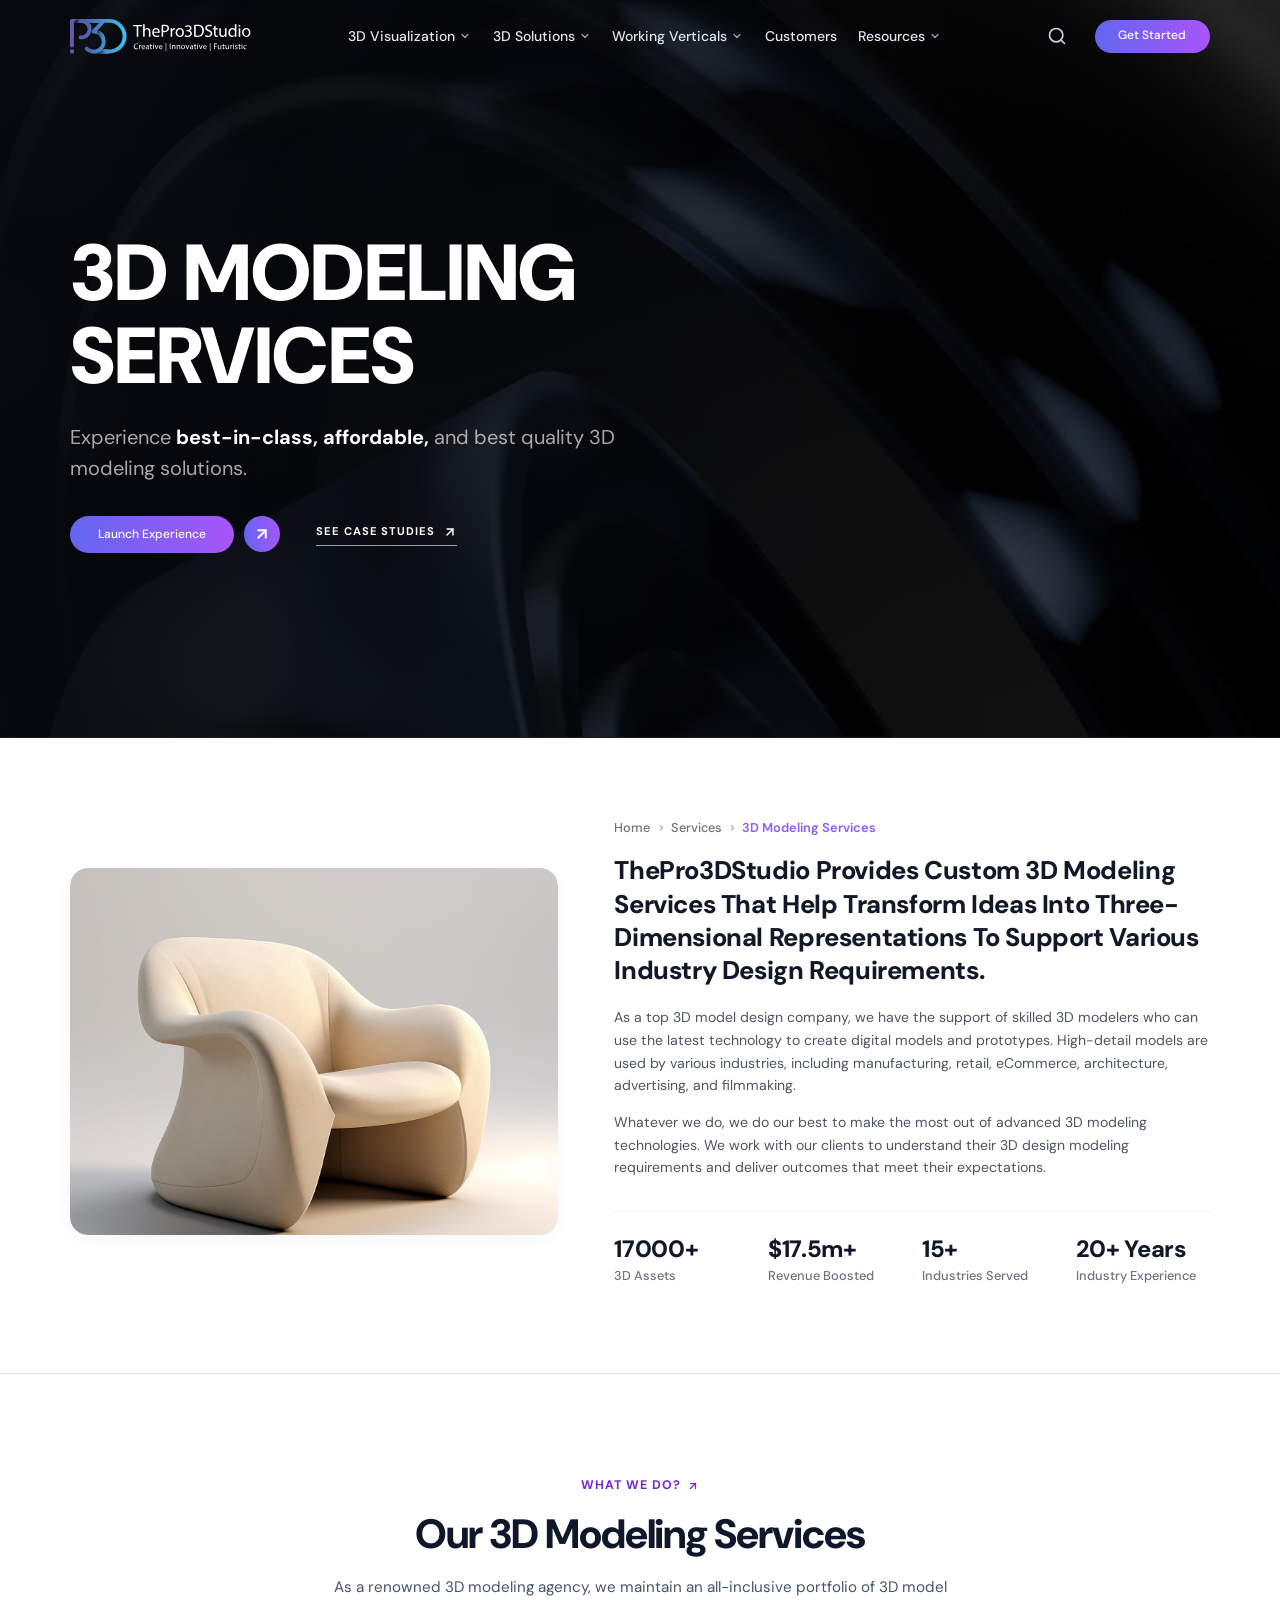
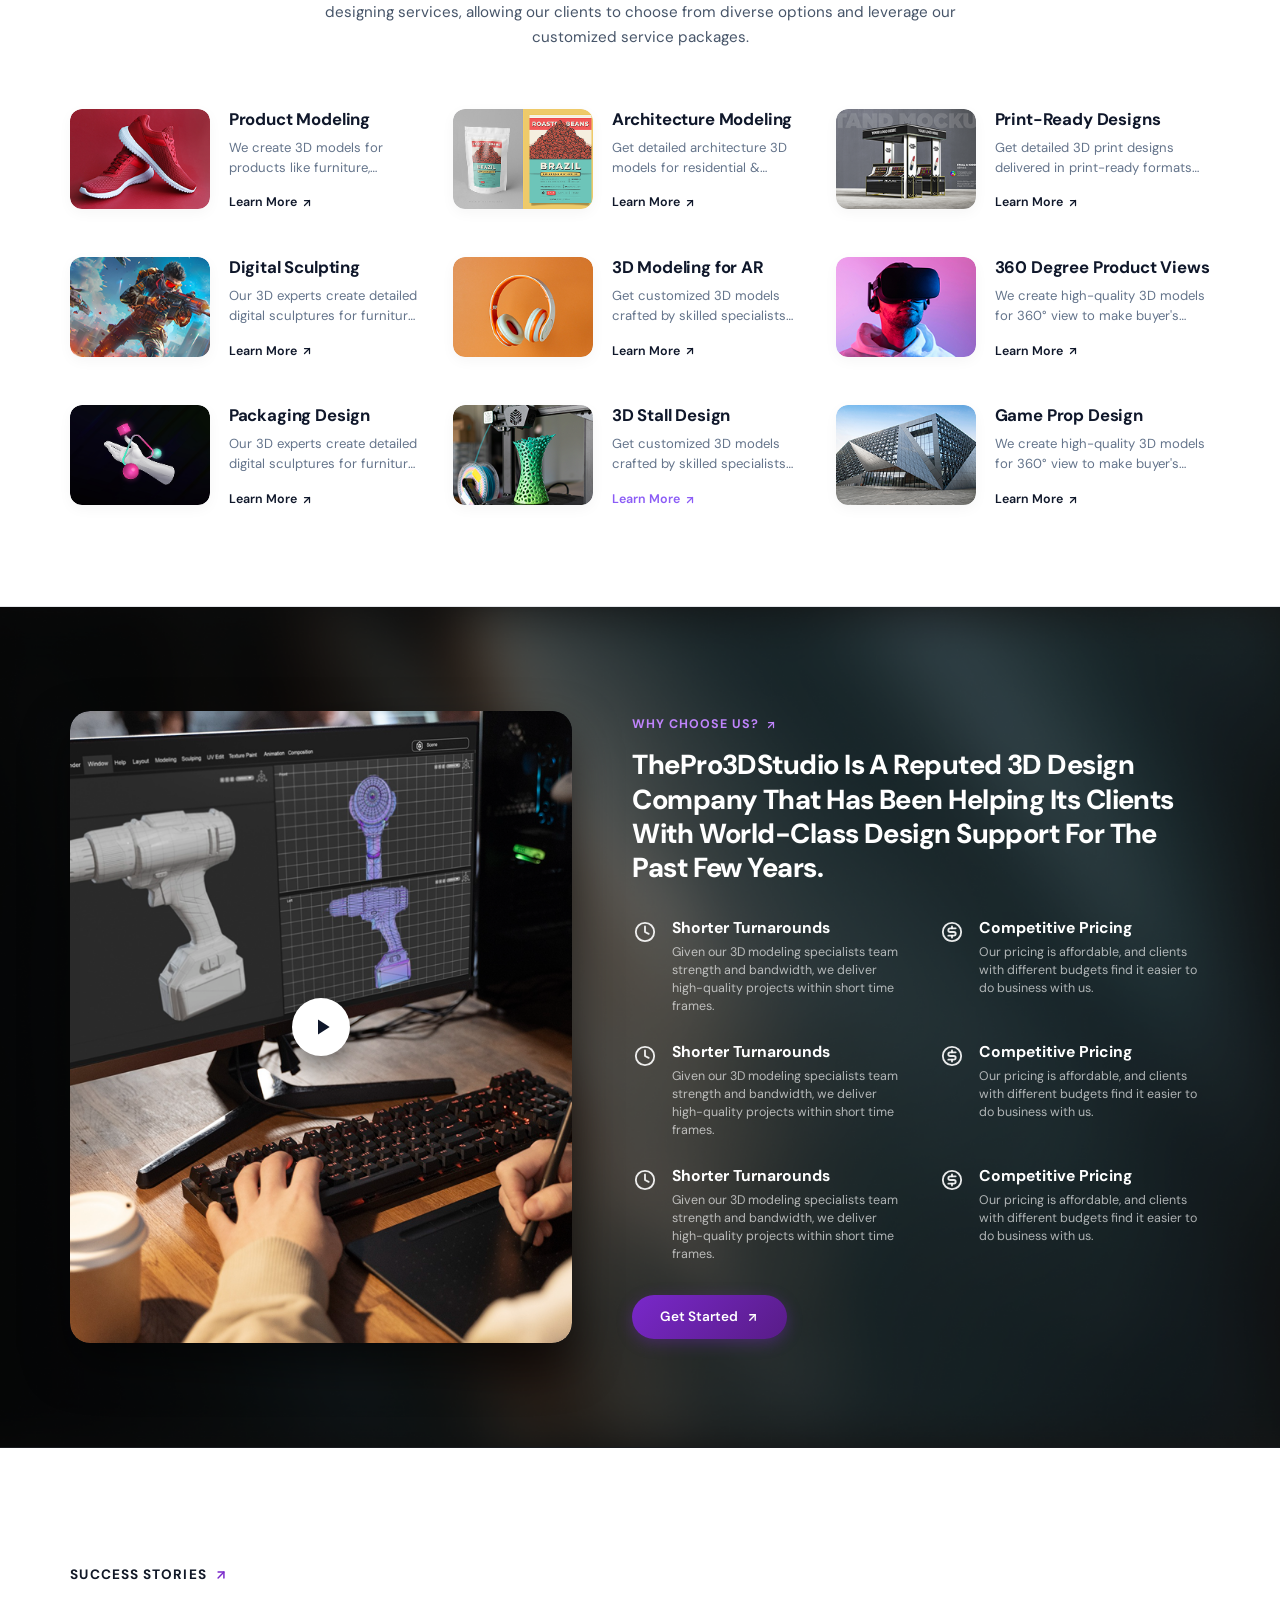
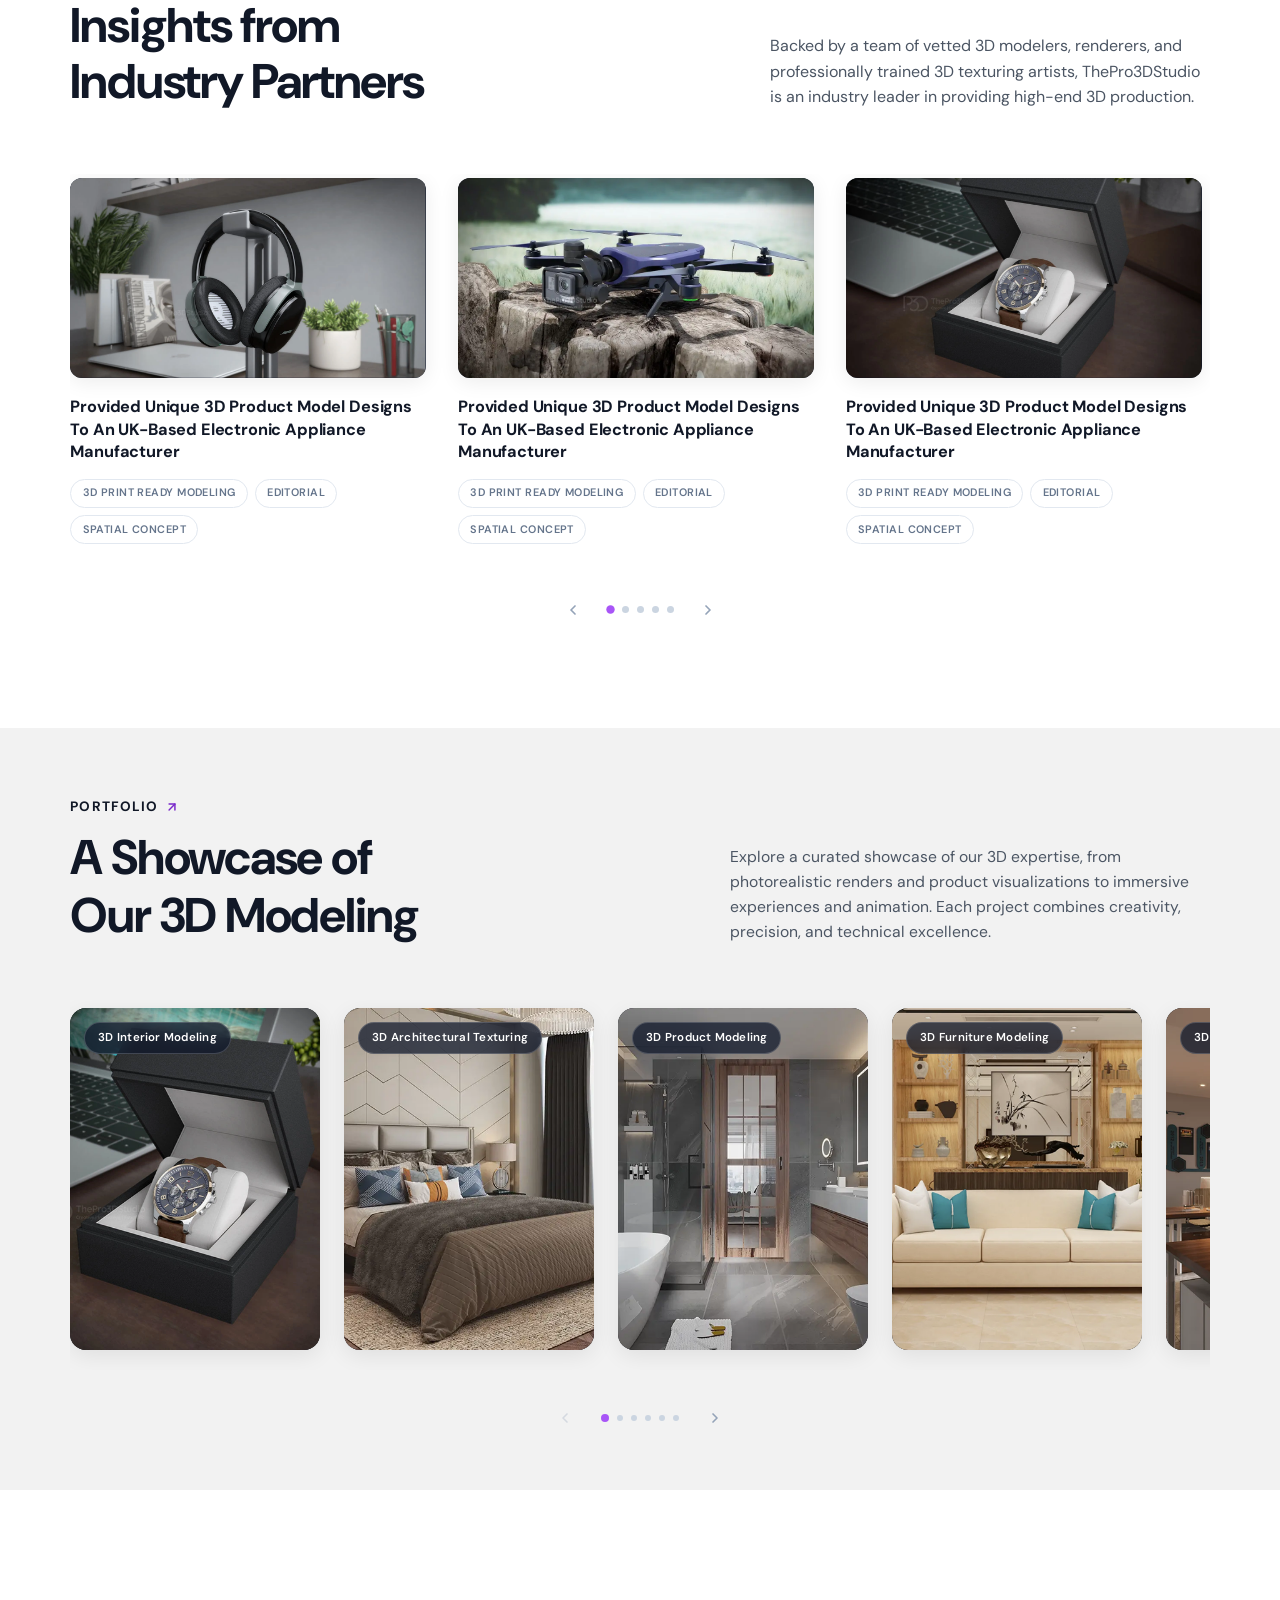
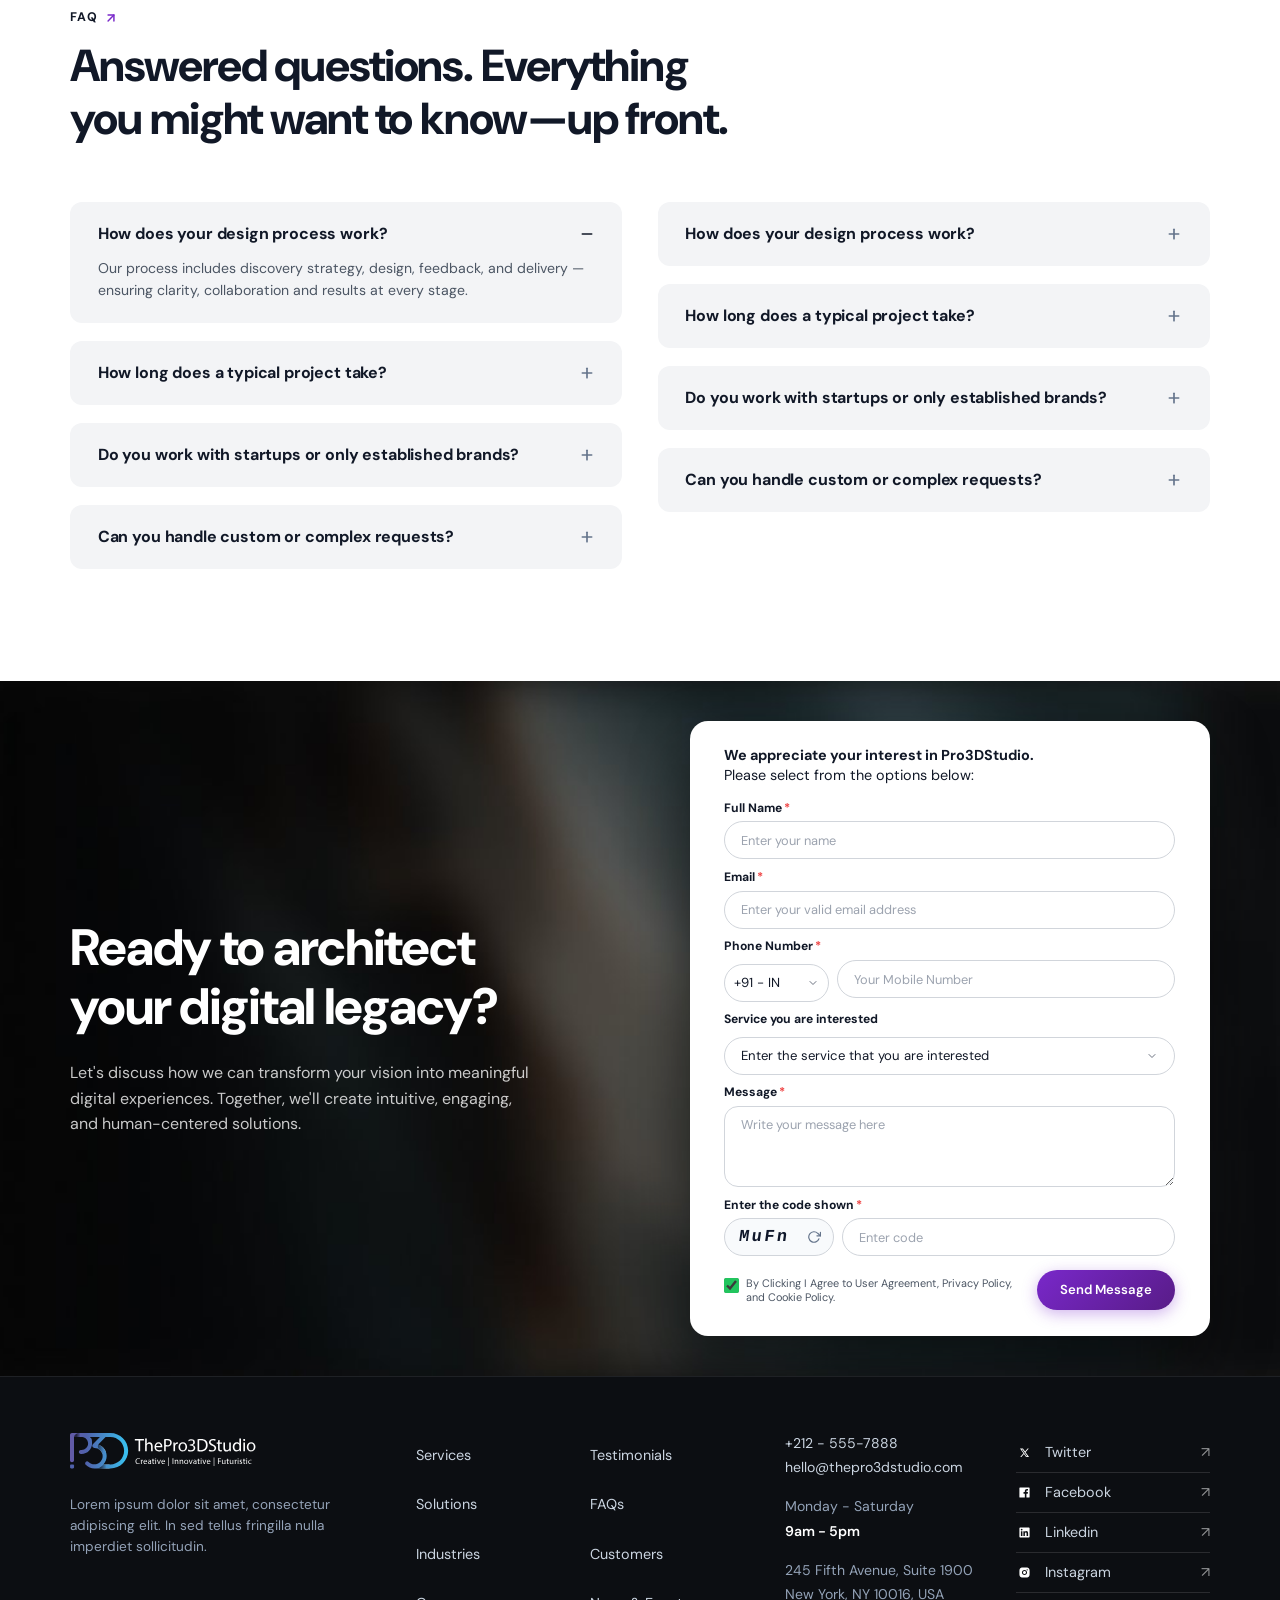
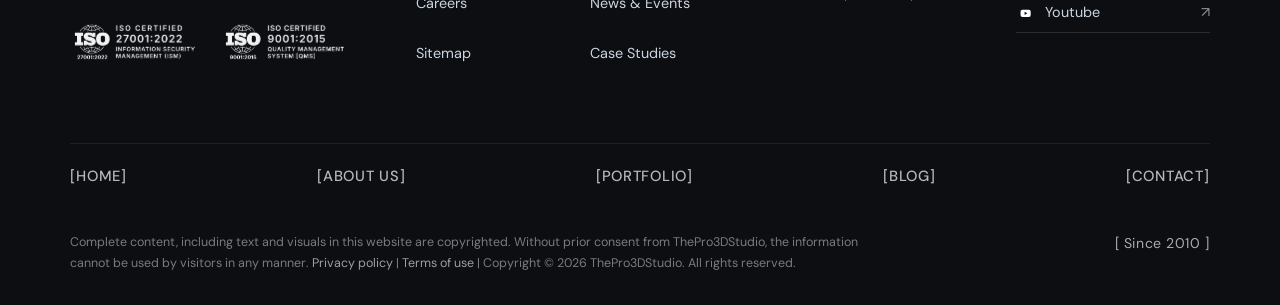
==== 360-degree-viewer.html @ 9d11b6bd "feat: In the all these page side modify the resp and also UI side optimization" ====
<!DOCTYPE html>
<html lang="en">
<head>
  <meta charset="UTF-8">
  <meta name="viewport" content="width=device-width, initial-scale=1.0">
  <title>360-Degree 3D Product Viewer Services | Interactive WebGL & AR | ThePro3DStudio</title>
  <meta name="description" content="Engage shoppers with photorealistic, ultra-fast 360-degree 3D product viewer solutions. Zero app install, WebGL/WebGPU powered, instant AR quick-look, and seamless eCommerce integration.">
  <meta name="keywords" content="360 product viewer, 3D product viewer, interactive 360 spin, WebGL 3D viewer, eCommerce 3D viewer, augmented reality viewer, Shopify 3D">
  <link rel="canonical" href="https://professional3dservices.com/3d-solutions/360-degree-viewer.html">

  <!-- Open Graph -->
  <meta property="og:type" content="website">
  <meta property="og:title" content="360-Degree 3D Product Viewer Services | ThePro3DStudio">
  <meta property="og:description" content="Turn casual online visitors into confident buyers with interactive 360-degree product spins, deep zoom, and native AR.">
  <meta property="og:image" content="assets/images/services/Service Land.png">
  <meta property="og:url" content="https://professional3dservices.com/3d-solutions/360-degree-viewer.html">

  <!-- Twitter Card -->
  <meta name="twitter:card" content="summary_large_image">
  <meta name="twitter:title" content="Interactive 360-Degree 3D Product Viewer Services | ThePro3DStudio">
  <meta name="twitter:description" content="Boost conversions up to 40% and cut return rates with photorealistic 360° product spins.">
  <meta name="twitter:image" content="assets/images/services/Service Land.png">

  <!-- Favicon -->
  <link rel="icon" type="image/svg+xml" href="assets/images/hero/logo.svg">

  <!-- Preconnect to Google Fonts -->
  <link rel="preconnect" href="https://fonts.googleapis.com">
  <link rel="preconnect" href="https://fonts.gstatic.com" crossorigin>

  <!-- Stylesheets -->
  <link rel="stylesheet" href="assets/css/reset.css">
  <link rel="stylesheet" href="assets/css/variables.css">
  <link rel="stylesheet" href="assets/css/components.css">
  <link rel="stylesheet" href="assets/css/layout.css">
  <link rel="stylesheet" href="assets/css/sections.css">
  <link rel="stylesheet" href="assets/css/responsive.css">

  <!-- JSON-LD Structured Data: Service & Breadcrumbs -->
  <script type="application/ld+json">
  {
    "@context": "https://schema.org",
    "@type": "Service",
    "name": "Interactive 360-Degree 3D Product Viewer Services",
    "serviceType": "3D Interactive eCommerce Solutions",
    "provider": {
      "@type": "Organization",
      "name": "ThePro3DStudio",
      "url": "https://professional3dservices.com",
      "logo": "https://professional3dservices.com/assets/images/hero/logo.svg"
    },
    "description": "High-performance browser-based 360-degree 3D product viewers with interactive zoom, multi-axis rotation, material customization, and AR support.",
    "areaServed": "Global"
  }
  </script>
  <script type="application/ld+json">
  {
    "@context": "https://schema.org",
    "@type": "BreadcrumbList",
    "itemListElement": [
      {
        "@type": "ListItem",
        "position": 1,
        "name": "Home",
        "item": "https://professional3dservices.com/product-services.html"
      },
      {
        "@type": "ListItem",
        "position": 2,
        "name": "3D Solutions",
        "item": "https://professional3dservices.com/product-services.html#services"
      },
      {
        "@type": "ListItem",
        "position": 3,
        "name": "360-Degree Viewer",
        "item": "https://professional3dservices.com/360-degree-viewer.html"
      }
    ]
  }
  </script>
</head>
<body>

  <!-- ==========================================================================
       Site Header & Responsive Navigation
       ========================================================================== -->
  <header class="site-header" id="siteHeader">
    <div class="container header-inner">
      <!-- Brand Logo -->
      <a href="product-services.html" class="brand-logo" aria-label="ThePro3DStudio Home">
        <img src="assets/images/hero/logo.svg" alt="ThePro3DStudio - Creative | Innovative | Futuristic" class="brand-logo-img logo-light" width="220" height="42">
        <img src="assets/images/hero/logo-dark.svg" alt="ThePro3DStudio - Creative | Innovative | Futuristic" class="brand-logo-img logo-dark" width="220" height="42">
      </a>

      <!-- Desktop Navigation Menu -->
      <nav class="nav-menu" aria-label="Main Navigation">
        <div class="nav-item has-dropdown" data-dropdown="vis">
          <a href="product-services.html#services" class="nav-link" aria-expanded="false" aria-haspopup="true">
            <span>3D Visualization</span>
            <svg class="chevron" viewBox="0 0 24 24" fill="none" stroke-width="2.5" stroke-linecap="round"><polyline points="6 9 12 15 18 9"></polyline></svg>
          </a>
        </div>
        <div class="nav-item has-dropdown" data-dropdown="sol">
          <a href="product-services.html#services" class="nav-link" aria-expanded="false" aria-haspopup="true">
            <span>3D Solutions</span>
            <svg class="chevron" viewBox="0 0 24 24" fill="none" stroke-width="2.5" stroke-linecap="round"><polyline points="6 9 12 15 18 9"></polyline></svg>
          </a>
        </div>
        <div class="nav-item has-dropdown" data-dropdown="vert">
          <a href="product-services.html#industries" class="nav-link" aria-expanded="false" aria-haspopup="true">
            <span>Working Verticals</span>
            <svg class="chevron" viewBox="0 0 24 24" fill="none" stroke-width="2.5" stroke-linecap="round"><polyline points="6 9 12 15 18 9"></polyline></svg>
          </a>
        </div>
        <div class="nav-item">
          <a href="product-services.html#why-us" class="nav-link">
            <span>Customers</span>
          </a>
        </div>
        <div class="nav-item has-dropdown" data-dropdown="res">
          <a href="product-services.html#blog" class="nav-link" aria-expanded="false" aria-haspopup="true">
            <span>Resources</span>
            <svg class="chevron" viewBox="0 0 24 24" fill="none" stroke-width="2.5" stroke-linecap="round"><polyline points="6 9 12 15 18 9"></polyline></svg>
          </a>
        </div>
      </nav>

      <!-- Header Actions -->
      <div class="header-actions">
        <!-- Search Button -->
        <button class="btn-search" aria-label="Search site">
          <svg width="20" height="20" viewBox="0 0 24 24" fill="none" stroke="currentColor" stroke-width="2" stroke-linecap="round" stroke-linejoin="round">
            <circle cx="11" cy="11" r="8"></circle>
            <line x1="21" y1="21" x2="16.65" y2="16.65"></line>
          </svg>
        </button>

        <!-- Get Started Button -->
        <a href="#contact" class="btn-get-started">Get Started</a>

        <!-- Mobile Hamburger Button -->
        <button class="hamburger" id="hamburgerBtn" aria-label="Toggle navigation menu" aria-expanded="false" aria-controls="mobileNav">
          <svg class="hamburger-icon open-icon" width="28" height="28" viewBox="0 0 24 24" fill="none" stroke="currentColor" stroke-width="2.5" stroke-linecap="round">
            <line x1="3" y1="6" x2="21" y2="6"></line>
            <line x1="3" y1="12" x2="21" y2="12"></line>
            <line x1="3" y1="18" x2="21" y2="18"></line>
          </svg>
          <svg class="hamburger-icon close-icon" width="28" height="28" viewBox="0 0 24 24" fill="none" stroke="currentColor" stroke-width="2.5" stroke-linecap="round" style="display:none;">
            <line x1="18" y1="6" x2="6" y2="18"></line>
            <line x1="6" y1="6" x2="18" y2="18"></line>
          </svg>
        </button>
      </div>
    </div>

    <!-- Mega Menu Dropdown Container -->
    <div class="mega-dropdown-wrapper" id="megaDropdownWrapper">
      <!-- Panel 1: 3D Visualization -->
      <div class="mega-panel" id="panel-vis" role="region" aria-label="3D Visualization Menu">
        <div class="container mega-panel-inner">
          <div class="mega-vis-grid">
            <!-- Col 1: 3D Modeling -->
            <div class="mega-menu-col">
              <h4 class="mega-col-heading">3D MODELING</h4>
              <p class="mega-col-desc">Custom 3D modeling services that help transform ideas into three-dimensional representations.</p>
              <ul class="mega-link-list">
                <li><a href="product-services.html#services" class="mega-link-item"><svg class="mega-icon" viewBox="0 0 24 24" fill="none" stroke="currentColor" stroke-width="2"><path d="M21 16V8a2 2 0 0 0-1-1.73l-7-4a2 2 0 0 0-2 0l-7 4A2 2 0 0 0 3 8v8a2 2 0 0 0 1 1.73l7 4a2 2 0 0 0 2 0l7-4A2 2 0 0 0 21 16z"></path><polyline points="3.27 6.96 12 12.01 20.73 6.96"></polyline><line x1="12" y1="22.08" x2="12" y2="12"></line></svg><span>Product Modeling</span></a></li>
                <li><a href="product-services.html#services" class="mega-link-item"><svg class="mega-icon" viewBox="0 0 24 24" fill="none" stroke="currentColor" stroke-width="2"><rect x="4" y="2" width="16" height="20" rx="2" ry="2"></rect><line x1="9" y1="22" x2="9" y2="2"></line><line x1="8" y1="6" x2="10" y2="6"></line><line x1="14" y1="6" x2="16" y2="6"></line><line x1="8" y1="10" x2="10" y2="10"></line><line x1="14" y1="10" x2="16" y2="10"></line><line x1="8" y1="14" x2="10" y2="14"></line><line x1="14" y1="14" x2="16" y2="14"></line></svg><span>Architectural Modeling</span></a></li>
                <li><a href="product-services.html#services" class="mega-link-item"><svg class="mega-icon" viewBox="0 0 24 24" fill="none" stroke="currentColor" stroke-width="2"><path d="M19 9V6a2 2 0 0 0-2-2H7a2 2 0 0 0-2 2v3"></path><path d="M3 11v5a2 2 0 0 0 2 2h14a2 2 0 0 0 2-2v-5a2 2 0 0 0-2-2H5a2 2 0 0 0-2 2z"></path><line x1="6" y1="18" x2="6" y2="21"></line><line x1="18" y1="18" x2="18" y2="21"></line></svg><span>Furniture Modeling</span></a></li>
                <li><a href="product-services.html#services" class="mega-link-item"><svg class="mega-icon" viewBox="0 0 24 24" fill="none" stroke="currentColor" stroke-width="2"><circle cx="12" cy="12" r="3"></circle><path d="M19.4 15a1.65 1.65 0 0 0 .33 1.82l.06.06a2 2 0 0 1 0 2.83 2 2 0 0 1-2.83 0l-.06-.06a1.65 1.65 0 0 0-1.82-.33 1.65 1.65 0 0 0-1 1.51V21a2 2 0 0 1-2 2 2 2 0 0 1-2-2v-.09A1.65 1.65 0 0 0 9 19.4a1.65 1.65 0 0 0-1.82.33l-.06.06a2 2 0 0 1-2.83 0 2 2 0 0 1 0-2.83l.06-.06a1.65 1.65 0 0 0 .33-1.82 1.65 1.65 0 0 0-1.51-1H3a2 2 0 0 1-2-2 2 2 0 0 1 2-2h.09A1.65 1.65 0 0 0 4.6 9a1.65 1.65 0 0 0-.33-1.82l-.06-.06a2 2 0 0 1 0-2.83 2 2 0 0 1 2.83 0l.06.06a1.65 1.65 0 0 0 1.82.33H9a1.65 1.65 0 0 0 1-1.51V3a2 2 0 0 1 2-2 2 2 0 0 1 2 2v.09a1.65 1.65 0 0 0 1 1.51 1.65 1.65 0 0 0 1.82-.33l.06-.06a2 2 0 0 1 2.83 0 2 2 0 0 1 0 2.83l-.06.06a1.65 1.65 0 0 0 1.82.33H9a1.65 1.65 0 0 0 1-1.51V3a2 2 0 0 1 2-2 2 2 0 0 1 2 2v.09a1.65 1.65 0 0 0 1 1.51 1.65 1.65 0 0 0 1.82-.33l.06-.06a2 2 0 0 1 2.83 0 2 2 0 0 1 0 2.83l-.06.06a1.65 1.65 0 0 0-.33 1.82V9a1.65 1.65 0 0 0 1.51 1H21a2 2 0 0 1 2 2 2 2 0 0 1-2 2h-.09a1.65 1.65 0 0 0-1.51 1z"></path></svg><span>Industrial &amp; Engineering Modeling</span></a></li>
                <li><a href="product-services.html#services" class="mega-link-item"><svg class="mega-icon" viewBox="0 0 24 24" fill="none" stroke="currentColor" stroke-width="2"><rect x="3" y="11" width="18" height="6" rx="2"></rect><path d="M5 11l2-5h10l2 5"></path><circle cx="7.5" cy="17.5" r="2.5"></circle><circle cx="16.5" cy="17.5" r="2.5"></circle></svg><span>Automotive 3D Modeling</span></a></li>
                <li><a href="product-services.html#services" class="mega-link-item"><svg class="mega-icon" viewBox="0 0 24 24" fill="none" stroke="currentColor" stroke-width="2"><path d="M12 2a3 3 0 0 0-3 3c0 1.3.8 2.4 2 2.8V9L3.5 15.5A2 2 0 0 0 5 19h14a2 2 0 0 0 1.5-3.5L13 9V7.8c1.2-.4 2-1.5 2-2.8a3 3 0 0 0-3-3z"></path></svg><span>Fashion 3D Modeling</span></a></li>
                <li><a href="product-services.html#services" class="mega-link-item"><svg class="mega-icon" viewBox="0 0 24 24" fill="none" stroke="currentColor" stroke-width="2"><polygon points="12 2 4 11 9 11 5 18 19 18 15 11 20 11 12 2"></polygon><line x1="12" y1="18" x2="12" y2="22"></line></svg><span>Environment &amp; Asset Modeling</span></a></li>
                <li><a href="product-services.html#services" class="mega-link-item"><svg class="mega-icon" viewBox="0 0 24 24" fill="none" stroke="currentColor" stroke-width="2"><rect x="2" y="7" width="20" height="11" rx="3"></rect><circle cx="8" cy="12.5" r="2"></circle><circle cx="16" cy="12.5" r="2"></circle><path d="M10.5 14a2 2 0 0 0 3 0"></path></svg><span>AR/VR &amp; Real-Time 3D Modeling</span></a></li>
                <li><a href="product-services.html#services" class="mega-link-item"><svg class="mega-icon" viewBox="0 0 24 24" fill="none" stroke="currentColor" stroke-width="2"><polyline points="6 9 6 2 18 2 18 9"></polyline><path d="M6 18H4a2 2 0 0 1-2-2v-5a2 2 0 0 1 2-2h16a2 2 0 0 1 2 2v5a2 2 0 0 1-2 2h-2"></path><rect x="6" y="14" width="12" height="8"></rect></svg><span>3D Sculpting &amp; Print-Ready Modeling</span></a></li>
                <li><a href="product-services.html#services" class="mega-link-item"><svg class="mega-icon" viewBox="0 0 24 24" fill="none" stroke="currentColor" stroke-width="2"><line x1="6" y1="12" x2="10" y2="12"></line><line x1="8" y1="10" x2="8" y2="14"></line><line x1="15" y1="13" x2="15.01" y2="13"></line><line x1="18" y1="11" x2="18.01" y2="11"></line><rect x="2" y="6" width="20" height="12" rx="6"></rect></svg><span>3D Game Assets Modeling</span></a></li>
              </ul>
            </div>

            <!-- Col 2: 3D Rendering & Texturing -->
            <div class="mega-menu-col">
              <h4 class="mega-col-heading">3D RENDERING &amp; TEXTURING</h4>
              <p class="mega-col-desc">Creating photorealistic 3D visuals and immersive renders that bring concepts and products to life.</p>
              <ul class="mega-link-list">
                <li><a href="product-services.html#services" class="mega-link-item"><svg class="mega-icon" viewBox="0 0 24 24" fill="none" stroke="currentColor" stroke-width="2"><path d="M21 16V8a2 2 0 0 0-1-1.73l-7-4a2 2 0 0 0-2 0l-7 4A2 2 0 0 0 3 8v8a2 2 0 0 0 1 1.73l7 4a2 2 0 0 0 2 0l7-4A2 2 0 0 0 21 16z"></path><polyline points="3.27 6.96 12 12.01 20.73 6.96"></polyline><line x1="12" y1="22.08" x2="12" y2="12"></line></svg><span>Product Rendering</span></a></li>
                <li><a href="product-services.html#services" class="mega-link-item"><svg class="mega-icon" viewBox="0 0 24 24" fill="none" stroke="currentColor" stroke-width="2"><rect x="4" y="2" width="16" height="20" rx="2" ry="2"></rect><line x1="9" y1="22" x2="9" y2="2"></line><line x1="8" y1="6" x2="10" y2="6"></line><line x1="14" y1="6" x2="16" y2="6"></line><line x1="8" y1="10" x2="10" y2="10"></line><line x1="14" y1="10" x2="16" y2="10"></line><line x1="8" y1="14" x2="10" y2="14"></line><line x1="14" y1="14" x2="16" y2="14"></line></svg><span>Architectural Rendering</span></a></li>
                <li><a href="product-services.html#services" class="mega-link-item"><svg class="mega-icon" viewBox="0 0 24 24" fill="none" stroke="currentColor" stroke-width="2"><path d="M19 9V6a2 2 0 0 0-2-2H7a2 2 0 0 0-2 2v3"></path><path d="M3 11v5a2 2 0 0 0 2 2h14a2 2 0 0 0 2-2v-5a2 2 0 0 0-2-2H5a2 2 0 0 0-2 2z"></path><line x1="6" y1="18" x2="6" y2="21"></line><line x1="18" y1="18" x2="18" y2="21"></line></svg><span>Furniture Rendering</span></a></li>
                <li><a href="product-services.html#services" class="mega-link-item"><svg class="mega-icon" viewBox="0 0 24 24" fill="none" stroke="currentColor" stroke-width="2"><rect x="3" y="3" width="18" height="18" rx="2" ry="2"></rect><line x1="3" y1="9" x2="21" y2="9"></line><line x1="9" y1="21" x2="9" y2="9"></line></svg><span>Interior Rendering</span></a></li>
                <li><a href="product-services.html#services" class="mega-link-item"><svg class="mega-icon" viewBox="0 0 24 24" fill="none" stroke="currentColor" stroke-width="2"><rect x="4" y="2" width="16" height="20" rx="2" ry="2"></rect><line x1="9" y1="22" x2="9" y2="2"></line><line x1="8" y1="6" x2="10" y2="6"></line><line x1="14" y1="6" x2="16" y2="6"></line><line x1="8" y1="10" x2="10" y2="10"></line><line x1="14" y1="10" x2="16" y2="10"></line><line x1="8" y1="14" x2="10" y2="14"></line><line x1="14" y1="14" x2="16" y2="14"></line></svg><span>Exterior Rendering</span></a></li>
                <li><a href="product-services.html#services" class="mega-link-item"><svg class="mega-icon" viewBox="0 0 24 24" fill="none" stroke="currentColor" stroke-width="2"><rect x="3" y="11" width="18" height="6" rx="2"></rect><path d="M5 11l2-5h10l2 5"></path><circle cx="7.5" cy="17.5" r="2.5"></circle><circle cx="16.5" cy="17.5" r="2.5"></circle></svg><span>Automotive Rendering</span></a></li>
                <li><a href="product-services.html#services" class="mega-link-item"><svg class="mega-icon" viewBox="0 0 24 24" fill="none" stroke="currentColor" stroke-width="2"><path d="M1 12s4-8 11-8 11 8 11 8-4 8-11 8-11-8-11-8z"></path><circle cx="12" cy="12" r="3"></circle></svg><span>Lifestyle Rendering</span></a></li>
                <li><a href="product-services.html#services" class="mega-link-item"><svg class="mega-icon" viewBox="0 0 24 24" fill="none" stroke="currentColor" stroke-width="2"><path d="M12 2a3 3 0 0 0-3 3c0 1.3.8 2.4 2 2.8V9L3.5 15.5A2 2 0 0 0 5 19h14a2 2 0 0 0 1.5-3.5L13 9V7.8c1.2-.4 2-1.5 2-2.8a3 3 0 0 0-3-3z"></path></svg><span>Fashion Rendering</span></a></li>
                <li><a href="product-services.html#services" class="mega-link-item"><svg class="mega-icon" viewBox="0 0 24 24" fill="none" stroke="currentColor" stroke-width="2"><path d="M21.5 2v6h-6M21.34 15.57a10 10 0 1 1-.57-8.38l5.67-5.67"/></svg><span>360° Floorplan Rendering</span></a></li>
                <li><a href="product-services.html#services" class="mega-link-item"><svg class="mega-icon" viewBox="0 0 24 24" fill="none" stroke="currentColor" stroke-width="2"><rect x="2" y="7" width="20" height="11" rx="3"></rect><circle cx="8" cy="12.5" r="2"></circle><circle cx="16" cy="12.5" r="2"></circle><path d="M10.5 14a2 2 0 0 0 3 0"></path></svg><span>3D Walkthrough Rendering</span></a></li>
              </ul>
            </div>

            <!-- Col 3: 3D Animation & CGI -->
            <div class="mega-menu-col">
              <h4 class="mega-col-heading">3D ANIMATION &amp; CGI</h4>
              <p class="mega-col-desc">Bringing ideas to life through 3D animations that engage, explain, and captivate audiences.</p>
              <ul class="mega-link-list">
                <li><a href="product-services.html#services" class="mega-link-item"><svg class="mega-icon" viewBox="0 0 24 24" fill="none" stroke="currentColor" stroke-width="2"><polygon points="12 2 15.09 8.26 22 9.27 17 14.14 18.18 21.02 12 17.77 5.82 21.02 7 14.14 2 9.27 8.91 8.26 12 2"></polygon></svg><span>Logo &amp; Brand Animation</span></a></li>
                <li><a href="product-services.html#services" class="mega-link-item"><svg class="mega-icon" viewBox="0 0 24 24" fill="none" stroke="currentColor" stroke-width="2"><circle cx="12" cy="12" r="3"></circle><ellipse cx="12" cy="12" rx="10" ry="4" transform="rotate(30 12 12)"></ellipse></svg><span>3D Simulation Animation</span></a></li>
                <li><a href="product-services.html#services" class="mega-link-item"><svg class="mega-icon" viewBox="0 0 24 24" fill="none" stroke="currentColor" stroke-width="2"><polygon points="23 7 16 12 23 17 23 7"></polygon><rect x="1" y="5" width="15" height="14" rx="2" ry="2"></rect></svg><span>Product Animation</span></a></li>
                <li><a href="product-services.html#services" class="mega-link-item"><svg class="mega-icon" viewBox="0 0 24 24" fill="none" stroke="currentColor" stroke-width="2"><path d="M20 21v-2a4 4 0 0 0-4-4H8a4 4 0 0 0-4 4v2"></path><circle cx="12" cy="7" r="4"></circle></svg><span>Character Animation</span></a></li>
                <li><a href="product-services.html#services" class="mega-link-item"><svg class="mega-icon" viewBox="0 0 24 24" fill="none" stroke="currentColor" stroke-width="2"><polygon points="12 2 2 7 12 12 22 7 12 2"></polygon><polyline points="2 17 12 22 22 17"></polyline><polyline points="2 12 12 17 22 12"></polyline></svg><span>Motion Graphics</span></a></li>
                <li><a href="product-services.html#services" class="mega-link-item"><svg class="mega-icon" viewBox="0 0 24 24" fill="none" stroke="currentColor" stroke-width="2"><circle cx="12" cy="12" r="3"></circle><path d="M19.4 15a1.65 1.65 0 0 0 .33 1.82l.06.06a2 2 0 0 1 0 2.83 2 2 0 0 1-2.83 0l-.06-.06a1.65 1.65 0 0 0-1.82-.33 1.65 1.65 0 0 0-1 1.51V21a2 2 0 0 1-2 2 2 2 0 0 1-2-2v-.09A1.65 1.65 0 0 0 9 19.4a1.65 1.65 0 0 0-1.82.33l-.06.06a2 2 0 0 1-2.83 0 2 2 0 0 1 0-2.83l.06-.06a1.65 1.65 0 0 0 .33-1.82 1.65 1.65 0 0 0-1.51-1H3a2 2 0 0 1-2-2 2 2 0 0 1 2-2h.09A1.65 1.65 0 0 0 4.6 9a1.65 1.65 0 0 0-.33-1.82l-.06-.06a2 2 0 0 1 0-2.83 2 2 0 0 1 2.83 0l.06.06a1.65 1.65 0 0 0 1.82.33H9a1.65 1.65 0 0 0 1-1.51V3a2 2 0 0 1 2-2 2 2 0 0 1 2 2v.09a1.65 1.65 0 0 0 1 1.51 1.65 1.65 0 0 0 1.82-.33l.06-.06a2 2 0 0 1 2.83 0 2 2 0 0 1 0 2.83l-.06.06a1.65 1.65 0 0 0-.33 1.82V9a1.65 1.65 0 0 0 1.51 1H21a2 2 0 0 1 2 2 2 2 0 0 1-2 2h-.09a1.65 1.65 0 0 0-1.51 1z"></path></svg><span>Industrial Animation</span></a></li>
                <li><a href="product-services.html#services" class="mega-link-item"><svg class="mega-icon" viewBox="0 0 24 24" fill="none" stroke="currentColor" stroke-width="2"><polyline points="22 12 18 12 15 21 9 3 6 12 2 12"></polyline></svg><span>Medical &amp; Scientific Animation</span></a></li>
                <li><a href="product-services.html#services" class="mega-link-item"><svg class="mega-icon" viewBox="0 0 24 24" fill="none" stroke="currentColor" stroke-width="2"><rect x="2" y="2" width="20" height="20" rx="2.18" ry="2.18"></rect><line x1="7" y1="2" x2="7" y2="22"></line><line x1="17" y1="2" x2="17" y2="22"></line><line x1="2" y1="12" x2="22" y2="12"></line><line x1="2" y1="7" x2="7" y2="7"></line><line x1="2" y1="17" x2="7" y2="17"></line><line x1="17" y1="17" x2="22" y2="17"></line><line x1="17" y1="7" x2="22" y2="7"></line></svg><span>VFX &amp; Cinematic Animation</span></a></li>
                <li><a href="product-services.html#services" class="mega-link-item"><svg class="mega-icon" viewBox="0 0 24 24" fill="none" stroke="currentColor" stroke-width="2"><line x1="6" y1="12" x2="10" y2="12"></line><line x1="8" y1="10" x2="8" y2="14"></line><line x1="15" y1="13" x2="15.01" y2="13"></line><line x1="18" y1="11" x2="18.01" y2="11"></line><rect x="2" y="6" width="20" height="12" rx="6"></rect></svg><span>Game &amp; Interactive Animation</span></a></li>
                <li><a href="product-services.html#services" class="mega-link-item"><svg class="mega-icon" viewBox="0 0 24 24" fill="none" stroke="currentColor" stroke-width="2"><rect x="4" y="2" width="16" height="20" rx="2" ry="2"></rect><line x1="9" y1="22" x2="9" y2="2"></line><line x1="8" y1="6" x2="10" y2="6"></line><line x1="14" y1="6" x2="16" y2="6"></line><line x1="8" y1="10" x2="10" y2="10"></line><line x1="14" y1="10" x2="16" y2="10"></line><line x1="8" y1="14" x2="10" y2="14"></line><line x1="14" y1="14" x2="16" y2="14"></line></svg><span>Architectural Animation</span></a></li>
              </ul>
            </div>

            <!-- Col 4: Right Promo Card -->
            <div class="mega-promo-col">
              <div class="mega-card-lavender">
                <div class="mega-card-media">
                  <img src="assets/images/hero/Navbar/Sec1.png" alt="Ready to level-up your 3D Visual Experience?" class="mega-card-img" width="363" height="271" loading="lazy">
                </div>
                <h3 class="mega-card-title">Ready to level-up your<br><span class="text-accent-purple">3D Visual Experience?</span></h3>
                <p class="mega-card-desc">Create sophisticated visuals that make your ideas impossible to overlook, while elevating your brand, engaging audiences, and leaving a lasting impression.</p>
                <a href="#contact" class="btn-mega-pill btn-mega-pill-black">
                  <span>Get a free quote</span>
                  <svg width="13" height="13" viewBox="0 0 24 24" fill="none" stroke="currentColor" stroke-width="2.5" stroke-linecap="round" stroke-linejoin="round"><line x1="7" y1="17" x2="17" y2="7"></line><polyline points="7 7 17 7 17 17"></polyline></svg>
                </a>
              </div>
            </div>
          </div>
        </div>
      </div>

      <!-- Panel 2: 3D Solutions -->
      <div class="mega-panel" id="panel-sol" role="region" aria-label="3D Solutions Menu">
        <div class="container mega-panel-inner">
          <div class="mega-sol-grid">
            <!-- Left Side: Solution Items Grid -->
            <div class="mega-sol-items-grid">
              <a href="360-degree-viewer.html" class="mega-card-item is-featured-purple">
                <div class="mega-card-item-header">
                  <svg class="mega-icon" viewBox="0 0 24 24" fill="none" stroke="currentColor" stroke-width="2"><path d="M21.5 2v6h-6M21.34 15.57a10 10 0 1 1-.57-8.38l5.67-5.67"/></svg>
                  <span class="mega-card-item-title">360-Degree Viewer</span>
                </div>
                <p class="mega-card-item-desc">Interactive 360° experiences that let customers explore products from every angle with ease.</p>
              </a>

              <a href="product-services.html#services" class="mega-card-item">
                <div class="mega-card-item-header">
                  <svg class="mega-icon" viewBox="0 0 24 24" fill="none" stroke="currentColor" stroke-width="2"><line x1="4" y1="21" x2="4" y2="14"></line><line x1="4" y1="10" x2="4" y2="3"></line><line x1="12" y1="21" x2="12" y2="12"></line><line x1="12" y1="8" x2="12" y2="3"></line><line x1="20" y1="21" x2="20" y2="16"></line><line x1="20" y1="12" x2="20" y2="3"></line><line x1="1" y1="14" x2="7" y2="14"></line><line x1="9" y1="8" x2="15" y2="8"></line><line x1="17" y1="16" x2="23" y2="16"></line></svg>
                  <span class="mega-card-item-title">3D Product Configurator</span>
                </div>
                <p class="mega-card-item-desc">Flexible 3D configurators that let customers customize products and visualize options in real time.</p>
              </a>

              <a href="product-services.html#services" class="mega-card-item">
                <div class="mega-card-item-header">
                  <svg class="mega-icon" viewBox="0 0 24 24" fill="none" stroke="currentColor" stroke-width="2"><ellipse cx="12" cy="5" rx="9" ry="3"></ellipse><path d="M21 12c0 1.66-4 3-9 3s-9-1.34-9-3"></path><path d="M3 5v14c0 1.66 4 3 9 3s9-1.34 9-3V5"></path></svg>
                  <span class="mega-card-item-title">CMS</span>
                </div>
                <p class="mega-card-item-desc">Flexible content management solutions that simplify publishing, organizing, and updating digital experiences.</p>
              </a>

              <a href="product-services.html#services" class="mega-card-item">
                <div class="mega-card-item-header">
                  <svg class="mega-icon" viewBox="0 0 24 24" fill="none" stroke="currentColor" stroke-width="2"><path d="M21.21 15.89A10 10 0 1 1 8 2.83"></path><path d="M22 12A10 10 0 0 0 12 2v10z"></path></svg>
                  <span class="mega-card-item-title">Product Analytics</span>
                </div>
                <p class="mega-card-item-desc">Actionable product insights that help businesses understand customer behavior and improve experiences.</p>
              </a>

              <a href="product-services.html#services" class="mega-card-item">
                <div class="mega-card-item-header">
                  <svg class="mega-icon" viewBox="0 0 24 24" fill="none" stroke="currentColor" stroke-width="2"><circle cx="12" cy="12" r="10"></circle><line x1="2" y1="12" x2="22" y2="12"></line><path d="M12 2a15.3 15.3 0 0 1 4 10 15.3 15.3 0 0 1-4 10 15.3 15.3 0 0 1-4-10 15.3 15.3 0 0 1 4-10z"></path></svg>
                  <span class="mega-card-item-title">Web-Enabled AR</span>
                </div>
                <p class="mega-card-item-desc">Browser-based augmented reality experiences that bring products to life without requiring an app.</p>
              </a>
            </div>

            <!-- Right Side: Split Banner -->
            <div class="mega-sol-banner-wrap">
              <div class="mega-banner-split mega-banner-mint">
                <div class="mega-banner-img-wrap">
                  <img src="assets/images/hero/Navbar/Sec2.png" alt="Select, Configure, and Deploy 3D models" class="mega-banner-img" width="363" height="330" loading="lazy">
                </div>
                <div class="mega-banner-body">
                  <h3 class="mega-banner-title">Select, <span class="text-accent-purple">Configure, and Deploy</span> a versatile library of high-quality 3D models</h3>
                  <p class="mega-banner-desc">Select the right 3D models, customize them to your specific requirements, and deploy them seamlessly across platforms and applications. Streamline your 3D workflow with flexible, ready-to-use solutions that improve efficiency, consistency, and creative possibilities.</p>
                  <a href="#contact" class="btn-mega-pill btn-mega-pill-black">
                    <span>Get a free quote</span>
                    <svg width="13" height="13" viewBox="0 0 24 24" fill="none" stroke="currentColor" stroke-width="2.5" stroke-linecap="round" stroke-linejoin="round"><line x1="7" y1="17" x2="17" y2="7"></line><polyline points="7 7 17 7 17 17"></polyline></svg>
                  </a>
                </div>
              </div>
            </div>
          </div>
        </div>
      </div>

      <!-- Panel 3: Working Verticals -->
      <div class="mega-panel" id="panel-vert" role="region" aria-label="Working Verticals Menu">
        <div class="container mega-panel-inner">
          <div class="mega-vert-grid">
            <!-- Left Side: 3x3 Industries Grid -->
            <div class="mega-vert-items-grid">
              <a href="product-services.html#industries" class="mega-card-item">
                <div class="mega-card-item-header">
                  <svg class="mega-icon" viewBox="0 0 24 24" fill="none" stroke="currentColor" stroke-width="2"><rect x="4" y="2" width="16" height="20" rx="2" ry="2"></rect><line x1="9" y1="22" x2="9" y2="2"></line><line x1="8" y1="6" x2="10" y2="6"></line><line x1="14" y1="6" x2="16" y2="6"></line><line x1="8" y1="10" x2="10" y2="10"></line><line x1="14" y1="10" x2="16" y2="10"></line><line x1="8" y1="14" x2="10" y2="14"></line><line x1="14" y1="14" x2="16" y2="14"></line></svg>
                  <span class="mega-card-item-title">Architecture &amp; Real Estate</span>
                </div>
                <p class="mega-card-item-desc">Visualize buildings, properties, and spaces realistically.</p>
              </a>

              <a href="product-services.html#industries" class="mega-card-item">
                <div class="mega-card-item-header">
                  <svg class="mega-icon" viewBox="0 0 24 24" fill="none" stroke="currentColor" stroke-width="2"><circle cx="12" cy="12" r="3"></circle><path d="M19.4 15a1.65 1.65 0 0 0 .33 1.82l.06.06a2 2 0 0 1 0 2.83 2 2 0 0 1-2.83 0l-.06-.06a1.65 1.65 0 0 0-1.82-.33 1.65 1.65 0 0 0-1 1.51V21a2 2 0 0 1-2 2 2 2 0 0 1-2-2v-.09A1.65 1.65 0 0 0 9 19.4a1.65 1.65 0 0 0-1.82.33l-.06.06a2 2 0 0 1-2.83 0 2 2 0 0 1 0-2.83l.06-.06a1.65 1.65 0 0 0 .33-1.82 1.65 1.65 0 0 0-1.51-1H3a2 2 0 0 1-2-2 2 2 0 0 1 2-2h.09A1.65 1.65 0 0 0 4.6 9a1.65 1.65 0 0 0-.33-1.82l-.06-.06a2 2 0 0 1 0-2.83 2 2 0 0 1 2.83 0l.06.06a1.65 1.65 0 0 0 1.82.33H9a1.65 1.65 0 0 0 1-1.51V3a2 2 0 0 1 2-2 2 2 0 0 1 2 2v.09a1.65 1.65 0 0 0 1 1.51 1.65 1.65 0 0 0 1.82-.33l.06-.06a2 2 0 0 1 2.83 0 2 2 0 0 1 0 2.83l-.06.06a1.65 1.65 0 0 0-.33 1.82V9a1.65 1.65 0 0 0 1.51 1H21a2 2 0 0 1 2 2 2 2 0 0 1-2 2h-.09a1.65 1.65 0 0 0-1.51 1z"></path></svg>
                  <span class="mega-card-item-title">Construction &amp; Infrastructure</span>
                </div>
                <p class="mega-card-item-desc">Present complex structures, projects, and engineering concepts.</p>
              </a>

              <a href="product-services.html#industries" class="mega-card-item">
                <div class="mega-card-item-header">
                  <svg class="mega-icon" viewBox="0 0 24 24" fill="none" stroke="currentColor" stroke-width="2"><circle cx="9" cy="21" r="1"></circle><circle cx="20" cy="21" r="1"></circle><path d="M1 1h4l2.68 13.39a2 2 0 0 0 2 1.61h9.72a2 2 0 0 0 2-1.61L23 6H6"></path></svg>
                  <span class="mega-card-item-title">Retail &amp; E-commerce</span>
                </div>
                <p class="mega-card-item-desc">Enhance product presentation with interactive, realistic 3D experiences.</p>
              </a>

              <a href="product-services.html#industries" class="mega-card-item">
                <div class="mega-card-item-header">
                  <svg class="mega-icon" viewBox="0 0 24 24" fill="none" stroke="currentColor" stroke-width="2"><line x1="16.5" y1="9.4" x2="7.5" y2="4.21"></line><path d="M21 16V8a2 2 0 0 0-1-1.73l-7-4a2 2 0 0 0-2 0l-7 4A2 2 0 0 0 3 8v8a2 2 0 0 0 1 1.73l7 4a2 2 0 0 0 2 0l7-4A2 2 0 0 0 21 16z"></path><polyline points="3.27 6.96 12 12.01 20.73 6.96"></polyline><line x1="12" y1="22.08" x2="12" y2="12"></line></svg>
                  <span class="mega-card-item-title">Product &amp; Consumer Goods</span>
                </div>
                <p class="mega-card-item-desc">Showcase products through detailed, photorealistic 3D visuals.</p>
              </a>

              <a href="product-services.html#industries" class="mega-card-item">
                <div class="mega-card-item-header">
                  <svg class="mega-icon" viewBox="0 0 24 24" fill="none" stroke="currentColor" stroke-width="2"><line x1="6" y1="12" x2="10" y2="12"></line><line x1="8" y1="10" x2="8" y2="14"></line><line x1="15" y1="13" x2="15.01" y2="13"></line><line x1="18" y1="11" x2="18.01" y2="11"></line><rect x="2" y="6" width="20" height="12" rx="6"></rect></svg>
                  <span class="mega-card-item-title">Gaming &amp; Entertainment</span>
                </div>
                <p class="mega-card-item-desc">Create immersive characters, environments, assets, and experiences.</p>
              </a>

              <a href="product-services.html#industries" class="mega-card-item">
                <div class="mega-card-item-header">
                  <svg class="mega-icon" viewBox="0 0 24 24" fill="none" stroke="currentColor" stroke-width="2"><path d="M3 11l18-5v12L3 13v-2z"></path><path d="M11.6 16.8a3 3 0 1 1-5.8-1.6"></path></svg>
                  <span class="mega-card-item-title">Advertising &amp; Marketing</span>
                </div>
                <p class="mega-card-item-desc">Create compelling 3D visuals that strengthen brand communication.</p>
              </a>

              <a href="product-services.html#industries" class="mega-card-item">
                <div class="mega-card-item-header">
                  <svg class="mega-icon" viewBox="0 0 24 24" fill="none" stroke="currentColor" stroke-width="2"><rect x="3" y="11" width="18" height="6" rx="2"></rect><path d="M5 11l2-5h10l2 5"></path><circle cx="7.5" cy="17.5" r="2.5"></circle><circle cx="16.5" cy="17.5" r="2.5"></circle></svg>
                  <span class="mega-card-item-title">Automotive &amp; Transportation</span>
                </div>
                <p class="mega-card-item-desc">Visualize vehicles, components, and transportation concepts effectively.</p>
              </a>

              <a href="product-services.html#industries" class="mega-card-item">
                <div class="mega-card-item-header">
                  <svg class="mega-icon" viewBox="0 0 24 24" fill="none" stroke="currentColor" stroke-width="2"><path d="M19 9V6a2 2 0 0 0-2-2H7a2 2 0 0 0-2 2v3"></path><path d="M3 11v5a2 2 0 0 0 2 2h14a2 2 0 0 0 2-2v-5a2 2 0 0 0-2-2H5a2 2 0 0 0-2 2z"></path><line x1="6" y1="18" x2="6" y2="21"></line><line x1="18" y1="18" x2="18" y2="21"></line></svg>
                  <span class="mega-card-item-title">Furniture &amp; Interior Design</span>
                </div>
                <p class="mega-card-item-desc">Showcase furniture and interiors through stunning 3D visuals.</p>
              </a>

              <a href="product-services.html#industries" class="mega-card-item">
                <div class="mega-card-item-header">
                  <svg class="mega-icon" viewBox="0 0 24 24" fill="none" stroke="currentColor" stroke-width="2"><path d="M12 2a3 3 0 0 0-3 3c0 1.3.8 2.4 2 2.8V9L3.5 15.5A2 2 0 0 0 5 19h14a2 2 0 0 0 1.5-3.5L13 9V7.8c1.2-.4 2-1.5 2-2.8a3 3 0 0 0-3-3z"></path></svg>
                  <span class="mega-card-item-title">Fashion &amp; Apparel</span>
                </div>
                <p class="mega-card-item-desc">Develop realistic 3D garments, products, and fashion experiences.</p>
              </a>
            </div>

            <!-- Right Side: Dark Hero Promo Card -->
            <div class="mega-vert-promo-wrap">
              <div class="mega-card-hero">
                <img src="assets/images/hero/Navbar/Sec3.png" alt="Solutions that Scalable Across Industries" class="mega-hero-bg-img" width="455" height="380" loading="lazy">
                <div class="mega-hero-overlay">
                  <h3 class="mega-hero-title">Solutions that Scalable Across Industries</h3>
                  <a href="#contact" class="btn-mega-pill btn-mega-pill-purple">
                    <span>Get a free quote</span>
                    <svg width="13" height="13" viewBox="0 0 24 24" fill="none" stroke="currentColor" stroke-width="2.5" stroke-linecap="round" stroke-linejoin="round"><line x1="7" y1="17" x2="17" y2="7"></line><polyline points="7 7 17 7 17 17"></polyline></svg>
                  </a>
                </div>
              </div>
            </div>
          </div>
        </div>
      </div>

      <!-- Panel 4: Resources -->
      <div class="mega-panel" id="panel-res" role="region" aria-label="Resources Menu">
        <div class="container mega-panel-inner">
          <div class="mega-res-grid">
            <!-- Left Side: Resource Items -->
            <div class="mega-res-items-grid">
              <a href="product-services.html#testimonials" class="mega-card-item">
                <div class="mega-card-item-header">
                  <svg class="mega-icon" viewBox="0 0 24 24" fill="none" stroke="currentColor" stroke-width="2"><path d="M21 15a2 2 0 0 1-2 2H7l-4 4V5a2 2 0 0 1 2-2h14a2 2 0 0 1 2 2z"></path></svg>
                  <span class="mega-card-item-title">Testimonials</span>
                </div>
                <p class="mega-card-item-desc">Discover how we help global brands succeed through 3D innovations.</p>
              </a>

              <a href="product-services.html#faq" class="mega-card-item">
                <div class="mega-card-item-header">
                  <svg class="mega-icon" viewBox="0 0 24 24" fill="none" stroke="currentColor" stroke-width="2"><circle cx="12" cy="12" r="10"></circle><path d="M9.09 9a3 3 0 0 1 5.83 1c0 2-3 3-3 3"></path><line x1="12" y1="17" x2="12.01" y2="17"></line></svg>
                  <span class="mega-card-item-title">FAQs</span>
                </div>
                <p class="mega-card-item-desc">Answers to common questions about our 3D services, workflows, and pricing.</p>
              </a>

              <a href="product-services.html#blog" class="mega-card-item">
                <div class="mega-card-item-header">
                  <svg class="mega-icon" viewBox="0 0 24 24" fill="none" stroke="currentColor" stroke-width="2"><path d="M4 19.5A2.5 2.5 0 0 1 6.5 17H20"></path><path d="M6.5 2H20v20H6.5A2.5 2.5 0 0 1 4 19.5v-15A2.5 2.5 0 0 1 6.5 2z"></path></svg>
                  <span class="mega-card-item-title">News &amp; Events</span>
                </div>
                <p class="mega-card-item-desc">Stay updated with our latest industry news, announcements, and events.</p>
              </a>

              <a href="product-services.html#about" class="mega-card-item">
                <div class="mega-card-item-header">
                  <svg class="mega-icon" viewBox="0 0 24 24" fill="none" stroke="currentColor" stroke-width="2"><circle cx="12" cy="12" r="10"></circle><line x1="12" y1="16" x2="12" y2="12"></line><line x1="12" y1="8" x2="12.01" y2="8"></line></svg>
                  <span class="mega-card-item-title">About Us &amp; Company Culture</span>
                </div>
                <p class="mega-card-item-desc">Learn about our journey, expertise, values, and creative culture.</p>
              </a>
            </div>

            <!-- Right Side: Split Banner -->
            <div class="mega-res-banner-wrap">
              <div class="mega-banner-split mega-banner-lavender-cyan">
                <div class="mega-banner-img-wrap">
                  <img src="assets/images/hero/Navbar/Sec4.png" alt="Explore insights, guides, and resources" class="mega-banner-img" width="363" height="330" loading="lazy">
                </div>
                <div class="mega-banner-body">
                  <h3 class="mega-banner-title">Explore <span class="text-accent-purple">insights, guides, and resources</span> to stay ahead in the world of 3D.</h3>
                  <p class="mega-banner-desc">Explore expert insights, industry trends, and the latest in 3D technology through practical guides, tips, and valuable knowledge. Discover resources covering visualization, animation, and immersive experiences to stay informed, get inspired, and bring your next 3D vision to life.</p>
                  <a href="product-services.html#blog" class="btn-mega-pill btn-mega-pill-black">
                    <span>Explore Insights</span>
                    <svg width="13" height="13" viewBox="0 0 24 24" fill="none" stroke="currentColor" stroke-width="2.5" stroke-linecap="round" stroke-linejoin="round"><line x1="7" y1="17" x2="17" y2="7"></line><polyline points="7 7 17 7 17 17"></polyline></svg>
                  </a>
                </div>
              </div>
            </div>
          </div>
        </div>
      </div>
    </div>
  </header>

  <!-- Mobile Drawer Navigation -->
  <div class="mobile-backdrop" id="mobileBackdrop"></div>
  <aside class="mobile-nav" id="mobileNav" aria-label="Mobile Navigation">
    <!-- Drawer Header: Brand Logo & Close Button -->
    <div class="mobile-nav-header">
      <a href="product-services.html" class="mobile-brand-logo" aria-label="ThePro3DStudio Home">
        <img src="assets/images/hero/logo-dark.svg" alt="ThePro3DStudio" width="160" height="32" class="mobile-logo-img">
      </a>
      <button class="mobile-close-btn" id="mobileCloseBtn" aria-label="Close navigation menu">
        <svg width="22" height="22" viewBox="0 0 24 24" fill="none" stroke="currentColor" stroke-width="2.2" stroke-linecap="round" stroke-linejoin="round">
          <line x1="18" y1="6" x2="6" y2="18"></line>
          <line x1="6" y1="6" x2="18" y2="18"></line>
        </svg>
      </button>
    </div>

    <!-- Drawer Body: Hierarchical Accordion Menus -->
    <div class="mobile-nav-body">
      <!-- 1. 3D Visualization (With 3 Sub-Dropdowns: 3D Modeling, 3D Rendering & Texturing, 3D Animation & CGI) -->
      <div class="mobile-accordion-item">
        <button class="mobile-accordion-toggle" aria-expanded="false">
          <span>3D Visualization</span>
          <svg class="mobile-chevron" viewBox="0 0 24 24" fill="none" stroke="currentColor" stroke-width="2.5" stroke-linecap="round" stroke-linejoin="round"><polyline points="6 9 12 15 18 9"></polyline></svg>
        </button>
        <div class="mobile-accordion-panel">
          <!-- Sub-Dropdown 1: 3D Modeling -->
          <div class="mobile-sub-item">
            <button class="mobile-sub-toggle" aria-expanded="false">
              <span>3D Modeling</span>
              <svg class="mobile-sub-chevron" viewBox="0 0 24 24" fill="none" stroke="currentColor" stroke-width="2" stroke-linecap="round" stroke-linejoin="round"><polyline points="6 9 12 15 18 9"></polyline></svg>
            </button>
            <div class="mobile-sub-panel">
              <a href="product-services.html#services" class="mobile-sub-link">Product Modeling</a>
              <a href="product-services.html#services" class="mobile-sub-link">Architectural Modeling</a>
              <a href="product-services.html#services" class="mobile-sub-link">Furniture Modeling</a>
              <a href="product-services.html#services" class="mobile-sub-link">Industrial &amp; Engineering Modeling</a>
              <a href="product-services.html#services" class="mobile-sub-link">Automotive 3D Modeling</a>
              <a href="product-services.html#services" class="mobile-sub-link">Fashion 3D Modeling</a>
              <a href="product-services.html#services" class="mobile-sub-link">Environment &amp; Asset Modeling</a>
              <a href="product-services.html#services" class="mobile-sub-link">AR/VR &amp; Real-Time 3D Modeling</a>
              <a href="product-services.html#services" class="mobile-sub-link">3D Sculpting &amp; Print-Ready Modeling</a>
              <a href="product-services.html#services" class="mobile-sub-link">3D Game Assets Modeling</a>
            </div>
          </div>

          <!-- Sub-Dropdown 2: 3D Rendering & Texturing -->
          <div class="mobile-sub-item">
            <button class="mobile-sub-toggle" aria-expanded="false">
              <span>3D Rendering &amp; Texturing</span>
              <svg class="mobile-sub-chevron" viewBox="0 0 24 24" fill="none" stroke="currentColor" stroke-width="2" stroke-linecap="round" stroke-linejoin="round"><polyline points="6 9 12 15 18 9"></polyline></svg>
            </button>
            <div class="mobile-sub-panel">
              <a href="product-services.html#services" class="mobile-sub-link">Product Rendering</a>
              <a href="product-services.html#services" class="mobile-sub-link">Architectural Rendering</a>
              <a href="product-services.html#services" class="mobile-sub-link">Furniture Rendering</a>
              <a href="product-services.html#services" class="mobile-sub-link">Interior Rendering</a>
              <a href="product-services.html#services" class="mobile-sub-link">Exterior Rendering</a>
              <a href="product-services.html#services" class="mobile-sub-link">Automotive Rendering</a>
              <a href="product-services.html#services" class="mobile-sub-link">Lifestyle Rendering</a>
              <a href="product-services.html#services" class="mobile-sub-link">Fashion Rendering</a>
              <a href="product-services.html#services" class="mobile-sub-link">360° Floorplan Rendering</a>
              <a href="product-services.html#services" class="mobile-sub-link">3D Walkthrough Rendering</a>
            </div>
          </div>

          <!-- Sub-Dropdown 3: 3D Animation & CGI -->
          <div class="mobile-sub-item">
            <button class="mobile-sub-toggle" aria-expanded="false">
              <span>3D Animation &amp; CGI</span>
              <svg class="mobile-sub-chevron" viewBox="0 0 24 24" fill="none" stroke="currentColor" stroke-width="2" stroke-linecap="round" stroke-linejoin="round"><polyline points="6 9 12 15 18 9"></polyline></svg>
            </button>
            <div class="mobile-sub-panel">
              <a href="product-services.html#services" class="mobile-sub-link">Logo &amp; Brand Animation</a>
              <a href="product-services.html#services" class="mobile-sub-link">3D Simulation Animation</a>
              <a href="product-services.html#services" class="mobile-sub-link">Product Animation</a>
              <a href="product-services.html#services" class="mobile-sub-link">Character Animation</a>
              <a href="product-services.html#services" class="mobile-sub-link">Motion Graphics</a>
              <a href="product-services.html#services" class="mobile-sub-link">Industrial Animation</a>
              <a href="product-services.html#services" class="mobile-sub-link">Medical &amp; Scientific Animation</a>
              <a href="product-services.html#services" class="mobile-sub-link">VFX &amp; Cinematic Animation</a>
              <a href="product-services.html#services" class="mobile-sub-link">Game &amp; Interactive Animation</a>
              <a href="product-services.html#services" class="mobile-sub-link">Architectural Animation</a>
            </div>
          </div>
        </div>
      </div>

      <!-- 2. 3D Solutions -->
      <div class="mobile-accordion-item">
        <button class="mobile-accordion-toggle" aria-expanded="false">
          <span>3D Solutions</span>
          <svg class="mobile-chevron" viewBox="0 0 24 24" fill="none" stroke="currentColor" stroke-width="2.5" stroke-linecap="round" stroke-linejoin="round"><polyline points="6 9 12 15 18 9"></polyline></svg>
        </button>
        <div class="mobile-accordion-panel">
          <a href="360-degree-viewer.html" class="mobile-sub-link is-featured-link">360-Degree Viewer</a>
          <a href="product-services.html#services" class="mobile-sub-link">3D Product Configurator</a>
          <a href="product-services.html#services" class="mobile-sub-link">CMS</a>
          <a href="product-services.html#services" class="mobile-sub-link">Product Analytics</a>
          <a href="product-services.html#services" class="mobile-sub-link">Web-Enabled AR</a>
        </div>
      </div>

      <!-- 3. Working Verticals -->
      <div class="mobile-accordion-item">
        <button class="mobile-accordion-toggle" aria-expanded="false">
          <span>Working Verticals</span>
          <svg class="mobile-chevron" viewBox="0 0 24 24" fill="none" stroke="currentColor" stroke-width="2.5" stroke-linecap="round" stroke-linejoin="round"><polyline points="6 9 12 15 18 9"></polyline></svg>
        </button>
        <div class="mobile-accordion-panel">
          <a href="product-services.html#industries" class="mobile-sub-link">Architecture &amp; Real Estate</a>
          <a href="product-services.html#industries" class="mobile-sub-link">Construction &amp; Infrastructure</a>
          <a href="product-services.html#industries" class="mobile-sub-link">Retail &amp; E-commerce</a>
          <a href="product-services.html#industries" class="mobile-sub-link">Product &amp; Consumer Goods</a>
          <a href="product-services.html#industries" class="mobile-sub-link">Gaming &amp; Entertainment</a>
          <a href="product-services.html#industries" class="mobile-sub-link">Advertising &amp; Marketing</a>
          <a href="product-services.html#industries" class="mobile-sub-link">Automotive &amp; Transportation</a>
          <a href="product-services.html#industries" class="mobile-sub-link">Furniture &amp; Interior Design</a>
          <a href="product-services.html#industries" class="mobile-sub-link">Fashion &amp; Apparel</a>
        </div>
      </div>

      <!-- 4. Customers -->
      <a href="product-services.html#why-us" class="mobile-direct-link">Customers</a>

      <!-- 5. Resources -->
      <div class="mobile-accordion-item">
        <button class="mobile-accordion-toggle" aria-expanded="false">
          <span>Resources</span>
          <svg class="mobile-chevron" viewBox="0 0 24 24" fill="none" stroke="currentColor" stroke-width="2.5" stroke-linecap="round" stroke-linejoin="round"><polyline points="6 9 12 15 18 9"></polyline></svg>
        </button>
        <div class="mobile-accordion-panel">
          <a href="product-services.html#testimonials" class="mobile-sub-link">Testimonials</a>
          <a href="product-services.html#blog" class="mobile-sub-link">Blogs &amp; Articles</a>
          <a href="product-services.html#showcase" class="mobile-sub-link">3D Assets Gallery &amp; Portfolio</a>
          <a href="product-services.html#why-us" class="mobile-sub-link">Case Studies</a>
          <a href="product-services.html#hero" class="mobile-sub-link">About Us &amp; Company Culture</a>
        </div>
      </div>
    </div>

    <!-- Drawer Footer: Get Started Button -->
    <div class="mobile-nav-footer">
      <a href="#contact" class="btn-get-started btn-block">Get Started</a>
    </div>
  </aside>

  <main>
    <!-- ==========================================================================
         Hero Section (Exact Figma Reference: 3D MODELING SERVICES)
         ========================================================================== -->
    <section class="modeling-hero-section" id="hero">
      <div class="modeling-hero-container">
        <div class="modeling-hero-content">
          <!-- Main Hero Heading -->
          <h1 class="modeling-hero-title">
            <span class="modeling-title-line">
              <span class="modeling-text">3D MODELING</span>
            </span>
            <span class="modeling-title-line">
              <span class="modeling-text">SERVICES</span>
            </span>
          </h1>

          <!-- Hero Subtitle -->
          <p class="modeling-hero-subtitle">
            Experience <strong>best-in-class, affordable,</strong> and best quality 3D modeling solutions.
          </p>

          <!-- Dual Hero CTA Buttons -->
          <div class="modeling-hero-cta">
            <a href="#contact" class="btn-launch-exp">
              <span class="btn-launch-text">Launch Experience</span>
              <span class="arrow-circle" aria-hidden="true">
                <svg width="18" height="18" viewBox="0 0 24 24" fill="none" stroke="currentColor" stroke-width="2.5" stroke-linecap="round" stroke-linejoin="round">
                  <line x1="7" y1="17" x2="17" y2="7"></line>
                  <polyline points="7 7 17 7 17 17"></polyline>
                </svg>
              </span>
            </a>

            <a href="#overview" class="btn-case-studies">
              <span>SEE CASE STUDIES</span>
              <svg viewBox="0 0 24 24" fill="none" stroke="currentColor" stroke-width="2.5" stroke-linecap="round" stroke-linejoin="round" aria-hidden="true">
                <line x1="7" y1="17" x2="17" y2="7"></line>
                <polyline points="7 7 17 7 17 17"></polyline>
              </svg>
            </a>
          </div>
        </div>
      </div>
    </section>

    <!-- ==========================================================================
         3D Modeling Services Showcase & Overview (Exact Figma Reference)
         ========================================================================== -->
    <section class="modeling-overview-section" id="overview">
      <div class="container">
        <div class="modeling-overview-grid">
          <!-- Left Column: Featured 3D Model Render -->
          <div class="modeling-overview-media">
            <div class="modeling-overview-img-wrap">
              <img src="assets/images/services/3d-modeling-chair.png" 
                   alt="Custom 3D Modeling Services - ThePro3DStudio" 
                   class="modeling-overview-img" 
                   width="678" 
                   height="510" 
                   loading="lazy">
            </div>
          </div>

          <!-- Right Column: Content & Statistics -->
          <div class="modeling-overview-content">
            <!-- Breadcrumbs -->
            <nav class="modeling-breadcrumbs" aria-label="Breadcrumb">
              <a href="product-services.html" class="breadcrumb-link">Home</a>
              <span class="breadcrumb-sep">&gt;</span>
              <a href="product-services.html#services" class="breadcrumb-link">Services</a>
              <span class="breadcrumb-sep">&gt;</span>
              <span class="breadcrumb-current">3D Modeling Services</span>
            </nav>

            <!-- Main Heading -->
            <h2 class="modeling-overview-title">
              ThePro3DStudio Provides Custom 3D Modeling Services That Help Transform Ideas Into Three-Dimensional Representations To Support Various Industry Design Requirements.
            </h2>

            <!-- Paragraph Descriptions -->
            <p class="modeling-overview-desc">
              As a top 3D model design company, we have the support of skilled 3D modelers who can use the latest technology to create digital models and prototypes. High-detail models are used by various industries, including manufacturing, retail, eCommerce, architecture, advertising, and filmmaking.
            </p>
            <p class="modeling-overview-desc">
              Whatever we do, we do our best to make the most out of advanced 3D modeling technologies. We work with our clients to understand their 3D design modeling requirements and deliver outcomes that meet their expectations.
            </p>

            <!-- 4-Column Statistics Strip -->
            <div class="modeling-overview-stats">
              <div class="modeling-stat-col">
                <span class="modeling-stat-number">17000+</span>
                <span class="modeling-stat-label">3D Assets</span>
              </div>
              <div class="modeling-stat-col">
                <span class="modeling-stat-number">$17.5m+</span>
                <span class="modeling-stat-label">Revenue Boosted</span>
              </div>
              <div class="modeling-stat-col">
                <span class="modeling-stat-number">15+</span>
                <span class="modeling-stat-label">Industries Served</span>
              </div>
              <div class="modeling-stat-col">
                <span class="modeling-stat-number">20+ Years</span>
                <span class="modeling-stat-label">Industry Experience</span>
              </div>
            </div>
          </div>
        </div>
      </div>
    </section>

    <!-- ==========================================================================
         Our 3D Modeling Services (What We Do - Exact Figma Reference)
         ========================================================================== -->
    <section class="services-grid-section" id="capabilities">
      <div class="container">
        <!-- Section Header -->
        <div class="services-grid-header">
          <a href="#capabilities" class="services-grid-eyebrow">
            <span>WHAT WE DO?</span>
            <svg class="eyebrow-arrow" width="12" height="12" viewBox="0 0 24 24" fill="none" stroke="currentColor" stroke-width="2.5" stroke-linecap="round" stroke-linejoin="round">
              <line x1="7" y1="17" x2="17" y2="7"></line>
              <polyline points="7 7 17 7 17 17"></polyline>
            </svg>
          </a>
          <h2 class="services-grid-title">Our 3D Modeling Services</h2>
          <p class="services-grid-subtitle">
            As a renowned 3D modeling agency, we maintain an all-inclusive portfolio of 3D model designing services, allowing our clients to choose from diverse options and leverage our customized service packages.
          </p>
        </div>

        <!-- 3x3 Grid of 9 Services -->
        <div class="services-cards-grid">
          <!-- Card 1: Product Modeling -->
          <div class="service-media-card">
            <div class="service-card-thumb">
              <img src="assets/images/services/What We Do/Sec1.png" alt="Product Modeling" width="190" height="135" loading="lazy">
            </div>
            <div class="service-card-info">
              <h3 class="service-card-title">Product Modeling</h3>
              <p class="service-card-text">We create 3D models for products like furniture, gadgets, apparel, cosmetics, and more.</p>
              <a href="product-services.html#services" class="service-card-link">
                <span>Learn More</span>
                <svg width="12" height="12" viewBox="0 0 24 24" fill="none" stroke="currentColor" stroke-width="2.5" stroke-linecap="round" stroke-linejoin="round"><line x1="7" y1="17" x2="17" y2="7"></line><polyline points="7 7 17 7 17 17"></polyline></svg>
              </a>
            </div>
          </div>

          <!-- Card 2: Architecture Modeling -->
          <div class="service-media-card">
            <div class="service-card-thumb">
              <img src="assets/images/services/What We Do/Sec2.png" alt="Architecture Modeling" width="190" height="135" loading="lazy">
            </div>
            <div class="service-card-info">
              <h3 class="service-card-title">Architecture Modeling</h3>
              <p class="service-card-text">Get detailed architecture 3D models for residential &amp; commercial buildings.</p>
              <a href="product-services.html#services" class="service-card-link">
                <span>Learn More</span>
                <svg width="12" height="12" viewBox="0 0 24 24" fill="none" stroke="currentColor" stroke-width="2.5" stroke-linecap="round" stroke-linejoin="round"><line x1="7" y1="17" x2="17" y2="7"></line><polyline points="7 7 17 7 17 17"></polyline></svg>
              </a>
            </div>
          </div>

          <!-- Card 3: Print-Ready Designs -->
          <div class="service-media-card">
            <div class="service-card-thumb">
              <img src="assets/images/services/What We Do/Sec3.png" alt="Print-Ready Designs" width="190" height="135" loading="lazy">
            </div>
            <div class="service-card-info">
              <h3 class="service-card-title">Print-Ready Designs</h3>
              <p class="service-card-text">Get detailed 3D print designs delivered in print-ready formats for rapid prototyping.</p>
              <a href="product-services.html#services" class="service-card-link">
                <span>Learn More</span>
                <svg width="12" height="12" viewBox="0 0 24 24" fill="none" stroke="currentColor" stroke-width="2.5" stroke-linecap="round" stroke-linejoin="round"><line x1="7" y1="17" x2="17" y2="7"></line><polyline points="7 7 17 7 17 17"></polyline></svg>
              </a>
            </div>
          </div>

          <!-- Card 4: Digital Sculpting -->
          <div class="service-media-card">
            <div class="service-card-thumb">
              <img src="assets/images/services/What We Do/Sec4.png" alt="Digital Sculpting" width="190" height="135" loading="lazy">
            </div>
            <div class="service-card-info">
              <h3 class="service-card-title">Digital Sculpting</h3>
              <p class="service-card-text">Our 3D experts create detailed digital sculptures for furniture, industrial designs, real estate, etc.</p>
              <a href="product-services.html#services" class="service-card-link">
                <span>Learn More</span>
                <svg width="12" height="12" viewBox="0 0 24 24" fill="none" stroke="currentColor" stroke-width="2.5" stroke-linecap="round" stroke-linejoin="round"><line x1="7" y1="17" x2="17" y2="7"></line><polyline points="7 7 17 7 17 17"></polyline></svg>
              </a>
            </div>
          </div>

          <!-- Card 5: 3D Modeling for AR -->
          <div class="service-media-card">
            <div class="service-card-thumb">
              <img src="assets/images/services/What We Do/Sec5.png" alt="3D Modeling for AR" width="190" height="135" loading="lazy">
            </div>
            <div class="service-card-info">
              <h3 class="service-card-title">3D Modeling for AR</h3>
              <p class="service-card-text">Get customized 3D models crafted by skilled specialists for seamless AR viewing.</p>
              <a href="product-services.html#services" class="service-card-link">
                <span>Learn More</span>
                <svg width="12" height="12" viewBox="0 0 24 24" fill="none" stroke="currentColor" stroke-width="2.5" stroke-linecap="round" stroke-linejoin="round"><line x1="7" y1="17" x2="17" y2="7"></line><polyline points="7 7 17 7 17 17"></polyline></svg>
              </a>
            </div>
          </div>

          <!-- Card 6: 360 Degree Product Views -->
          <div class="service-media-card">
            <div class="service-card-thumb">
              <img src="assets/images/services/What We Do/Sec6.png" alt="360 Degree Product Views" width="190" height="135" loading="lazy">
            </div>
            <div class="service-card-info">
              <h3 class="service-card-title">360 Degree Product Views</h3>
              <p class="service-card-text">We create high-quality 3D models for 360° view to make buyer's decisions more informed.</p>
              <a href="product-services.html#services" class="service-card-link">
                <span>Learn More</span>
                <svg width="12" height="12" viewBox="0 0 24 24" fill="none" stroke="currentColor" stroke-width="2.5" stroke-linecap="round" stroke-linejoin="round"><line x1="7" y1="17" x2="17" y2="7"></line><polyline points="7 7 17 7 17 17"></polyline></svg>
              </a>
            </div>
          </div>

          <!-- Card 7: Packaging Design -->
          <div class="service-media-card">
            <div class="service-card-thumb">
              <img src="assets/images/services/What We Do/Sec7.png" alt="Packaging Design" width="190" height="135" loading="lazy">
            </div>
            <div class="service-card-info">
              <h3 class="service-card-title">Packaging Design</h3>
              <p class="service-card-text">Our 3D experts create detailed digital sculptures for furniture, industrial designs, real estate, etc.</p>
              <a href="product-services.html#services" class="service-card-link">
                <span>Learn More</span>
                <svg width="12" height="12" viewBox="0 0 24 24" fill="none" stroke="currentColor" stroke-width="2.5" stroke-linecap="round" stroke-linejoin="round"><line x1="7" y1="17" x2="17" y2="7"></line><polyline points="7 7 17 7 17 17"></polyline></svg>
              </a>
            </div>
          </div>

          <!-- Card 8: 3D Stall Design -->
          <div class="service-media-card">
            <div class="service-card-thumb">
              <img src="assets/images/services/What We Do/Sec8.png" alt="3D Stall Design" width="190" height="135" loading="lazy">
            </div>
            <div class="service-card-info">
              <h3 class="service-card-title">3D Stall Design</h3>
              <p class="service-card-text">Get customized 3D models crafted by skilled specialists for seamless AR viewing.</p>
              <a href="product-services.html#services" class="service-card-link is-active-link">
                <span>Learn More</span>
                <svg width="12" height="12" viewBox="0 0 24 24" fill="none" stroke="currentColor" stroke-width="2.5" stroke-linecap="round" stroke-linejoin="round"><line x1="7" y1="17" x2="17" y2="7"></line><polyline points="7 7 17 7 17 17"></polyline></svg>
              </a>
            </div>
          </div>

          <!-- Card 9: Game Prop Design -->
          <div class="service-media-card">
            <div class="service-card-thumb">
              <img src="assets/images/services/What We Do/Sec9.png" alt="Game Prop Design" width="190" height="135" loading="lazy">
            </div>
            <div class="service-card-info">
              <h3 class="service-card-title">Game Prop Design</h3>
              <p class="service-card-text">We create high-quality 3D models for 360° view to make buyer's decisions more informed.</p>
              <a href="product-services.html#services" class="service-card-link">
                <span>Learn More</span>
                <svg width="12" height="12" viewBox="0 0 24 24" fill="none" stroke="currentColor" stroke-width="2.5" stroke-linecap="round" stroke-linejoin="round"><line x1="7" y1="17" x2="17" y2="7"></line><polyline points="7 7 17 7 17 17"></polyline></svg>
              </a>
            </div>
          </div>
        </div>
      </div>
    </section>

    <!-- ==========================================================================
         Why Choose Us Section (Exact Figma Reference)
         ========================================================================== -->
    <section class="why-choose-section" id="why-choose">
      <div class="container">
        <div class="why-choose-grid">
          <!-- Left Column: CAD Workstation Media with Play Button -->
          <div class="why-choose-media-wrap">
            <div class="why-choose-media">
              <img src="assets/images/services/Why Choose/Sec1.png" 
                   alt="ThePro3DStudio 3D Design &amp; CAD Workstation" 
                   class="why-choose-img" 
                   width="775" 
                   height="814" 
                   loading="lazy">
              <!-- Play Button Overlay -->
              <button class="why-choose-play-btn" aria-label="Play Studio Reel Video">
                <svg width="20" height="20" viewBox="0 0 24 24" fill="currentColor">
                  <polygon points="6 3 20 12 6 21 6 3"></polygon>
                </svg>
              </button>
            </div>
          </div>

          <!-- Right Column: Content, 2-Column Benefits Grid & CTA -->
          <div class="why-choose-content">
            <div class="why-choose-header">
              <!-- Eyebrow -->
              <div class="why-choose-eyebrow">
                <span>WHY CHOOSE US?</span>
                <svg width="12" height="12" viewBox="0 0 24 24" fill="none" stroke="currentColor" stroke-width="2.5" stroke-linecap="round" stroke-linejoin="round">
                  <line x1="7" y1="17" x2="17" y2="7"></line>
                  <polyline points="7 7 17 7 17 17"></polyline>
                </svg>
              </div>

              <!-- Main Heading -->
              <h2 class="why-choose-title">
                ThePro3DStudio Is A Reputed 3D Design Company That Has Been Helping Its Clients With World-Class Design Support For The Past Few Years.
              </h2>
            </div>

            <!-- 2-Column Benefits Grid (3 Rows x 2 Cols) -->
            <div class="why-choose-features-grid">
              <!-- Row 1, Col 1 -->
              <div class="why-choose-feature-item">
                <div class="why-choose-feature-icon">
                  <svg width="22" height="22" viewBox="0 0 24 24" fill="none" stroke="currentColor" stroke-width="2" stroke-linecap="round" stroke-linejoin="round">
                    <circle cx="12" cy="12" r="10"></circle>
                    <polyline points="12 6 12 12 16 14"></polyline>
                  </svg>
                </div>
                <div class="why-choose-feature-text">
                  <h3 class="why-choose-feature-title">Shorter Turnarounds</h3>
                  <p class="why-choose-feature-desc">Given our 3D modeling specialists team strength and bandwidth, we deliver high-quality projects within short time frames.</p>
                </div>
              </div>

              <!-- Row 1, Col 2 -->
              <div class="why-choose-feature-item">
                <div class="why-choose-feature-icon">
                  <svg width="22" height="22" viewBox="0 0 24 24" fill="none" stroke="currentColor" stroke-width="2" stroke-linecap="round" stroke-linejoin="round">
                    <circle cx="12" cy="12" r="10"></circle>
                    <path d="M16 8h-6a2 2 0 1 0 0 4h4a2 2 0 1 1 0 4H8"></path>
                    <path d="M12 6v2m0 8v2"></path>
                  </svg>
                </div>
                <div class="why-choose-feature-text">
                  <h3 class="why-choose-feature-title">Competitive Pricing</h3>
                  <p class="why-choose-feature-desc">Our pricing is affordable, and clients with different budgets find it easier to do business with us.</p>
                </div>
              </div>

              <!-- Row 2, Col 1 -->
              <div class="why-choose-feature-item">
                <div class="why-choose-feature-icon">
                  <svg width="22" height="22" viewBox="0 0 24 24" fill="none" stroke="currentColor" stroke-width="2" stroke-linecap="round" stroke-linejoin="round">
                    <circle cx="12" cy="12" r="10"></circle>
                    <polyline points="12 6 12 12 16 14"></polyline>
                  </svg>
                </div>
                <div class="why-choose-feature-text">
                  <h3 class="why-choose-feature-title">Shorter Turnarounds</h3>
                  <p class="why-choose-feature-desc">Given our 3D modeling specialists team strength and bandwidth, we deliver high-quality projects within short time frames.</p>
                </div>
              </div>

              <!-- Row 2, Col 2 -->
              <div class="why-choose-feature-item">
                <div class="why-choose-feature-icon">
                  <svg width="22" height="22" viewBox="0 0 24 24" fill="none" stroke="currentColor" stroke-width="2" stroke-linecap="round" stroke-linejoin="round">
                    <circle cx="12" cy="12" r="10"></circle>
                    <path d="M16 8h-6a2 2 0 1 0 0 4h4a2 2 0 1 1 0 4H8"></path>
                    <path d="M12 6v2m0 8v2"></path>
                  </svg>
                </div>
                <div class="why-choose-feature-text">
                  <h3 class="why-choose-feature-title">Competitive Pricing</h3>
                  <p class="why-choose-feature-desc">Our pricing is affordable, and clients with different budgets find it easier to do business with us.</p>
                </div>
              </div>

              <!-- Row 3, Col 1 -->
              <div class="why-choose-feature-item">
                <div class="why-choose-feature-icon">
                  <svg width="22" height="22" viewBox="0 0 24 24" fill="none" stroke="currentColor" stroke-width="2" stroke-linecap="round" stroke-linejoin="round">
                    <circle cx="12" cy="12" r="10"></circle>
                    <polyline points="12 6 12 12 16 14"></polyline>
                  </svg>
                </div>
                <div class="why-choose-feature-text">
                  <h3 class="why-choose-feature-title">Shorter Turnarounds</h3>
                  <p class="why-choose-feature-desc">Given our 3D modeling specialists team strength and bandwidth, we deliver high-quality projects within short time frames.</p>
                </div>
              </div>

              <!-- Row 3, Col 2 -->
              <div class="why-choose-feature-item">
                <div class="why-choose-feature-icon">
                  <svg width="22" height="22" viewBox="0 0 24 24" fill="none" stroke="currentColor" stroke-width="2" stroke-linecap="round" stroke-linejoin="round">
                    <circle cx="12" cy="12" r="10"></circle>
                    <path d="M16 8h-6a2 2 0 1 0 0 4h4a2 2 0 1 1 0 4H8"></path>
                    <path d="M12 6v2m0 8v2"></path>
                  </svg>
                </div>
                <div class="why-choose-feature-text">
                  <h3 class="why-choose-feature-title">Competitive Pricing</h3>
                  <p class="why-choose-feature-desc">Our pricing is affordable, and clients with different budgets find it easier to do business with us.</p>
                </div>
              </div>
            </div>

            <!-- CTA Button -->
            <div class="why-choose-cta-wrap">
              <a href="#contact" class="btn-why-choose-cta">
                <span>Get Started</span>
                <svg width="13" height="13" viewBox="0 0 24 24" fill="none" stroke="currentColor" stroke-width="2.5" stroke-linecap="round" stroke-linejoin="round">
                  <line x1="7" y1="17" x2="17" y2="7"></line>
                  <polyline points="7 7 17 7 17 17"></polyline>
                </svg>
              </a>
            </div>
          </div>
        </div>
      </div>
    </section>

    <!-- ==========================================================================
         Insights & Success Stories Section ("Insights from Industry Partners")
         (Exact Figma Reference)
         ========================================================================== -->
    <section class="insights-section" id="insights">
      <div class="container">
        <!-- Header: Eyebrow + Title on Left, Description on Right -->
        <div class="insights-header">
          <div class="insights-header-left">
            <div class="insights-eyebrow">
              <span>SUCCESS STORIES</span>
              <svg class="eyebrow-arrow" width="14" height="14" viewBox="0 0 24 24" fill="none" stroke="currentColor" stroke-width="2.5" stroke-linecap="round" stroke-linejoin="round">
                <line x1="7" y1="17" x2="17" y2="7"></line>
                <polyline points="7 7 17 7 17 17"></polyline>
              </svg>
            </div>
            <h2 class="insights-title">Insights from<br>Industry Partners</h2>
          </div>
          <div class="insights-header-right">
            <p class="insights-header-desc">
              Backed by a team of vetted 3D modelers, renderers, and professionally trained 3D texturing artists, ThePro3DStudio is an industry leader in providing high-end 3D production.
            </p>
          </div>
        </div>

        <!-- Carousel Track with 3-Card View -->
        <div class="insights-carousel-wrapper">
          <div class="insights-carousel-track" id="insightsTrack">
            <!-- Card 1: Headphones -->
            <article class="insights-card">
              <div class="insights-card-media">
                <img src="assets/images/hero/Insights/Sec1.png" 
                     alt="Provided Unique 3D Product Model Designs To An UK-Based Electronic Appliance Manufacturer" 
                     width="626" 
                     height="352" 
                     loading="lazy">
              </div>
              <div class="insights-card-body">
                <h3 class="insights-card-title">Provided Unique 3D Product Model Designs To An UK-Based Electronic Appliance Manufacturer</h3>
                <div class="insights-card-tags">
                  <span class="insight-tag">3D PRINT READY MODELING</span>
                  <span class="insight-tag">EDITORIAL</span>
                  <span class="insight-tag">SPATIAL CONCEPT</span>
                </div>
              </div>
            </article>

            <!-- Card 2: Drone -->
            <article class="insights-card">
              <div class="insights-card-media">
                <img src="assets/images/hero/Insights/Sec2.png" 
                     alt="Provided Unique 3D Product Model Designs To An UK-Based Electronic Appliance Manufacturer" 
                     width="626" 
                     height="352" 
                     loading="lazy">
              </div>
              <div class="insights-card-body">
                <h3 class="insights-card-title">Provided Unique 3D Product Model Designs To An UK-Based Electronic Appliance Manufacturer</h3>
                <div class="insights-card-tags">
                  <span class="insight-tag">3D PRINT READY MODELING</span>
                  <span class="insight-tag">EDITORIAL</span>
                  <span class="insight-tag">SPATIAL CONCEPT</span>
                </div>
              </div>
            </article>

            <!-- Card 3: Luxury Watch in Box -->
            <article class="insights-card">
              <div class="insights-card-media">
                <img src="assets/images/hero/Insights/Sec2-watch.png" 
                     alt="Provided Unique 3D Product Model Designs To An UK-Based Electronic Appliance Manufacturer" 
                     width="626" 
                     height="352" 
                     loading="lazy">
              </div>
              <div class="insights-card-body">
                <h3 class="insights-card-title">Provided Unique 3D Product Model Designs To An UK-Based Electronic Appliance Manufacturer</h3>
                <div class="insights-card-tags">
                  <span class="insight-tag">3D PRINT READY MODELING</span>
                  <span class="insight-tag">EDITORIAL</span>
                  <span class="insight-tag">SPATIAL CONCEPT</span>
                </div>
              </div>
            </article>

            <!-- Card 4: Architecture Interior -->
            <article class="insights-card">
              <div class="insights-card-media">
                <img src="assets/images/hero/Insights/Sec3.png" 
                     alt="Case Study On Architectural 3D Modeling For UK Based Real Estate Client" 
                     width="626" 
                     height="352" 
                     loading="lazy">
              </div>
              <div class="insights-card-body">
                <h3 class="insights-card-title">Case Study On Architectural 3D Modeling For UK Based Real Estate Client</h3>
                <div class="insights-card-tags">
                  <span class="insight-tag">3D PRINT READY MODELING</span>
                  <span class="insight-tag">EDITORIAL</span>
                  <span class="insight-tag">SPATIAL CONCEPT</span>
                </div>
              </div>
            </article>

            <!-- Card 5: Furniture Design -->
            <article class="insights-card">
              <div class="insights-card-media">
                <img src="assets/images/hero/Insights/Sec4.png" 
                     alt="Case Study On 3D Furniture Design For A Leading UK Company" 
                     width="626" 
                     height="352" 
                     loading="lazy">
              </div>
              <div class="insights-card-body">
                <h3 class="insights-card-title">Case Study On 3D Furniture Design For A Leading UK Company</h3>
                <div class="insights-card-tags">
                  <span class="insight-tag">3D PRINT READY MODELING</span>
                  <span class="insight-tag">EDITORIAL</span>
                  <span class="insight-tag">SPATIAL CONCEPT</span>
                </div>
              </div>
            </article>
          </div>
        </div>

        <!-- Carousel Pagination Controls -->
        <div class="insights-carousel-controls" aria-label="Success Stories carousel controls">
          <button class="insights-nav-btn insights-prev-btn" id="insightsPrevBtn" aria-label="Previous story">
            <svg width="16" height="16" viewBox="0 0 24 24" fill="none" stroke="currentColor" stroke-width="2.5" stroke-linecap="round" stroke-linejoin="round">
              <polyline points="15 18 9 12 15 6"></polyline>
            </svg>
          </button>
          <div class="insights-dots-group" id="insightsDots">
            <button class="insights-dot" data-index="0" aria-label="Story 1"></button>
            <button class="insights-dot is-active" data-index="1" aria-label="Story 2"></button>
            <button class="insights-dot" data-index="2" aria-label="Story 3"></button>
            <button class="insights-dot" data-index="3" aria-label="Story 4"></button>
            <button class="insights-dot" data-index="4" aria-label="Story 5"></button>
          </div>
          <button class="insights-nav-btn insights-next-btn" id="insightsNextBtn" aria-label="Next story">
            <svg width="16" height="16" viewBox="0 0 24 24" fill="none" stroke="currentColor" stroke-width="2.5" stroke-linecap="round" stroke-linejoin="round">
              <polyline points="9 18 15 12 9 6"></polyline>
            </svg>
          </button>
        </div>
      </div>
    </section>

    <!-- ==========================================================================
         Showcase / Portfolio Section ("A Showcase of Our 3D Modeling")
         (Exact Figma Reference)
         ========================================================================== -->
    <section class="showcase-section showcase-light" id="showcase">
      <div class="container">
        <!-- Header: Eyebrow + Title on Left, Description on Right -->
        <div class="showcase-header">
          <div class="showcase-header-left">
            <div class="showcase-eyebrow">
              <span>PORTFOLIO</span>
              <svg class="eyebrow-arrow" width="14" height="14" viewBox="0 0 24 24" fill="none" stroke="currentColor" stroke-width="2.5" stroke-linecap="round" stroke-linejoin="round">
                <line x1="7" y1="17" x2="17" y2="7"></line>
                <polyline points="7 7 17 7 17 17"></polyline>
              </svg>
            </div>
            <h2 class="showcase-title">A Showcase of<br>Our 3D Modeling</h2>
          </div>
          <div class="showcase-header-right">
            <p class="showcase-header-desc">
              Explore a curated showcase of our 3D expertise, from photorealistic renders and product visualizations to immersive experiences and animation. Each project combines creativity, precision, and technical excellence.
            </p>
          </div>
        </div>

        <!-- Slider Wrapper with Track & Cards -->
        <div class="showcase-slider-wrapper">
          <div class="showcase-slider-track" id="showcaseTrack">
            <!-- Card 1: Bedroom -->
            <article class="showcase-card">
              <div class="showcase-card-media">
                <span class="showcase-card-badge">3D Interior Modeling</span>
                <img src="assets/images/hero/Showcase/Sec1.png" 
                     alt="3D Interior Bedroom Modeling" 
                     width="400" 
                     height="550" 
                     loading="lazy">
              </div>
            </article>

            <!-- Card 2: Bathroom -->
            <article class="showcase-card">
              <div class="showcase-card-media">
                <span class="showcase-card-badge">3D Architectural Texturing</span>
                <img src="assets/images/hero/Showcase/Sec2.png" 
                     alt="3D Architectural Bathroom Texturing" 
                     width="400" 
                     height="550" 
                     loading="lazy">
              </div>
            </article>

            <!-- Card 3: Watch -->
            <article class="showcase-card">
              <div class="showcase-card-media">
                <span class="showcase-card-badge">3D Product Modeling</span>
                <img src="assets/images/hero/Showcase/Sec3.png" 
                     alt="3D Product Luxury Watch Modeling" 
                     width="400" 
                     height="550" 
                     loading="lazy">
              </div>
            </article>

            <!-- Card 4: Living Room -->
            <article class="showcase-card">
              <div class="showcase-card-media">
                <span class="showcase-card-badge">3D Furniture Modeling</span>
                <img src="assets/images/hero/Showcase/Sec4.png" 
                     alt="3D Furniture Living Room Modeling" 
                     width="400" 
                     height="550" 
                     loading="lazy">
              </div>
            </article>

            <!-- Card 5: Office Setup -->
            <article class="showcase-card">
              <div class="showcase-card-media">
                <span class="showcase-card-badge">3D Interior Rendering</span>
                <img src="assets/images/hero/Showcase/Sec5.png" 
                     alt="3D Interior Office Rendering" 
                     width="400" 
                     height="550" 
                     loading="lazy">
              </div>
            </article>

            <!-- Card 6: Villa Exterior -->
            <article class="showcase-card">
              <div class="showcase-card-media">
                <span class="showcase-card-badge">3D Architectural Modeling</span>
                <img src="assets/images/hero/Showcase/Sec6.png" 
                     alt="3D Architectural House Exterior Modeling" 
                     width="400" 
                     height="550" 
                     loading="lazy">
              </div>
            </article>
          </div>
        </div>

        <!-- Bottom Controls with Pagination Dots and Arrow Buttons -->
        <div class="showcase-controls">
          <button type="button" class="showcase-arrow showcase-arrow-prev" id="showcasePrevBtn" aria-label="Previous showcase project">
            <svg width="16" height="16" viewBox="0 0 24 24" fill="none" stroke="currentColor" stroke-width="2.5" stroke-linecap="round" stroke-linejoin="round">
              <polyline points="15 18 9 12 15 6"></polyline>
            </svg>
          </button>
          <div class="showcase-dots">
            <button type="button" class="showcase-dot" data-index="0" aria-label="Showcase project 1"></button>
            <button type="button" class="showcase-dot active" data-index="1" aria-label="Showcase project 2"></button>
            <button type="button" class="showcase-dot" data-index="2" aria-label="Showcase project 3"></button>
            <button type="button" class="showcase-dot" data-index="3" aria-label="Showcase project 4"></button>
            <button type="button" class="showcase-dot" data-index="4" aria-label="Showcase project 5"></button>
            <button type="button" class="showcase-dot" data-index="5" aria-label="Showcase project 6"></button>
          </div>
          <button type="button" class="showcase-arrow showcase-arrow-next" id="showcaseNextBtn" aria-label="Next showcase project">
            <svg width="16" height="16" viewBox="0 0 24 24" fill="none" stroke="currentColor" stroke-width="2.5" stroke-linecap="round" stroke-linejoin="round">
              <polyline points="9 18 15 12 9 6"></polyline>
            </svg>
          </button>
        </div>
      </div>
    </section>

    

    <!-- ==========================================================================
         FAQ Accordion Section ("Answered questions. Everything you might want to know—up front.")
         (Exact Figma Reference)
         ========================================================================== -->
    <section class="faq-section" id="faq">
      <div class="container">
        <!-- Header: Eyebrow + Title -->
        <div class="faq-header">
          <div class="faq-eyebrow">
            <span>FAQ</span>
            <svg class="eyebrow-arrow" width="14" height="14" viewBox="0 0 24 24" fill="none" stroke="currentColor" stroke-width="2.5" stroke-linecap="round" stroke-linejoin="round">
              <line x1="7" y1="17" x2="17" y2="7"></line>
              <polyline points="7 7 17 7 17 17"></polyline>
            </svg>
          </div>
          <h2 class="faq-title">
            Answered questions. Everything<br>
            you might want to know—up front.
          </h2>
        </div>

        <!-- 2-Column FAQ Grid -->
        <div class="faq-grid">
          <!-- Left Column (Items 1-4) -->
          <div class="faq-column">
            <!-- Item 1 (Expanded / Active by default) -->
            <div class="faq-accordion-card accordion-item active">
              <button type="button" class="faq-accordion-header accordion-header" aria-expanded="true">
                <span class="faq-question">How does your design process work?</span>
                <span class="faq-toggle-icon">
                  <svg class="icon-plus" width="16" height="16" viewBox="0 0 24 24" fill="none" stroke="currentColor" stroke-width="2.5" stroke-linecap="round" stroke-linejoin="round">
                    <line x1="12" y1="5" x2="12" y2="19" class="icon-v-line"></line>
                    <line x1="5" y1="12" x2="19" y2="12"></line>
                  </svg>
                </span>
              </button>
              <div class="faq-accordion-content accordion-content">
                <p class="faq-answer">
                  Our process includes discovery strategy, design, feedback, and delivery — ensuring clarity, collaboration and results at every stage.
                </p>
              </div>
            </div>

            <!-- Item 2 -->
            <div class="faq-accordion-card accordion-item">
              <button type="button" class="faq-accordion-header accordion-header" aria-expanded="false">
                <span class="faq-question">How long does a typical project take?</span>
                <span class="faq-toggle-icon">
                  <svg class="icon-plus" width="16" height="16" viewBox="0 0 24 24" fill="none" stroke="currentColor" stroke-width="2.5" stroke-linecap="round" stroke-linejoin="round">
                    <line x1="12" y1="5" x2="12" y2="19" class="icon-v-line"></line>
                    <line x1="5" y1="12" x2="19" y2="12"></line>
                  </svg>
                </span>
              </button>
              <div class="faq-accordion-content accordion-content">
                <p class="faq-answer">
                  Standard 3D modeling and rendering projects typically take 2 to 5 business days, depending on geometric complexity, texturing detail, and scope of revisions.
                </p>
              </div>
            </div>

            <!-- Item 3 -->
            <div class="faq-accordion-card accordion-item">
              <button type="button" class="faq-accordion-header accordion-header" aria-expanded="false">
                <span class="faq-question">Do you work with startups or only established brands?</span>
                <span class="faq-toggle-icon">
                  <svg class="icon-plus" width="16" height="16" viewBox="0 0 24 24" fill="none" stroke="currentColor" stroke-width="2.5" stroke-linecap="round" stroke-linejoin="round">
                    <line x1="12" y1="5" x2="12" y2="19" class="icon-v-line"></line>
                    <line x1="5" y1="12" x2="19" y2="12"></line>
                  </svg>
                </span>
              </button>
              <div class="faq-accordion-content accordion-content">
                <p class="faq-answer">
                  We work with businesses of all sizes, from innovative hardware startups and independent creators to Fortune 500 enterprises and global eCommerce brands.
                </p>
              </div>
            </div>

            <!-- Item 4 -->
            <div class="faq-accordion-card accordion-item">
              <button type="button" class="faq-accordion-header accordion-header" aria-expanded="false">
                <span class="faq-question">Can you handle custom or complex requests?</span>
                <span class="faq-toggle-icon">
                  <svg class="icon-plus" width="16" height="16" viewBox="0 0 24 24" fill="none" stroke="currentColor" stroke-width="2.5" stroke-linecap="round" stroke-linejoin="round">
                    <line x1="12" y1="5" x2="12" y2="19" class="icon-v-line"></line>
                    <line x1="5" y1="12" x2="19" y2="12"></line>
                  </svg>
                </span>
              </button>
              <div class="faq-accordion-content accordion-content">
                <p class="faq-answer">
                  Yes, our dedicated 3D specialists handle bespoke CAD design, organic sculpting, complex mechanical rigging, photorealistic texturing, and custom animation.
                </p>
              </div>
            </div>
          </div>

          <!-- Right Column (Items 5-8) -->
          <div class="faq-column">
            <!-- Item 5 -->
            <div class="faq-accordion-card accordion-item">
              <button type="button" class="faq-accordion-header accordion-header" aria-expanded="false">
                <span class="faq-question">How does your design process work?</span>
                <span class="faq-toggle-icon">
                  <svg class="icon-plus" width="16" height="16" viewBox="0 0 24 24" fill="none" stroke="currentColor" stroke-width="2.5" stroke-linecap="round" stroke-linejoin="round">
                    <line x1="12" y1="5" x2="12" y2="19" class="icon-v-line"></line>
                    <line x1="5" y1="12" x2="19" y2="12"></line>
                  </svg>
                </span>
              </button>
              <div class="faq-accordion-content accordion-content">
                <p class="faq-answer">
                  We follow an agile, collaborative workflow with clear milestones: initial briefing, low-poly clay approval, material texturing, and final render delivery.
                </p>
              </div>
            </div>

            <!-- Item 6 -->
            <div class="faq-accordion-card accordion-item">
              <button type="button" class="faq-accordion-header accordion-header" aria-expanded="false">
                <span class="faq-question">How long does a typical project take?</span>
                <span class="faq-toggle-icon">
                  <svg class="icon-plus" width="16" height="16" viewBox="0 0 24 24" fill="none" stroke="currentColor" stroke-width="2.5" stroke-linecap="round" stroke-linejoin="round">
                    <line x1="12" y1="5" x2="12" y2="19" class="icon-v-line"></line>
                    <line x1="5" y1="12" x2="19" y2="12"></line>
                  </svg>
                </span>
              </button>
              <div class="faq-accordion-content accordion-content">
                <p class="faq-answer">
                  Turnaround depends on project scope. Quick single-product models take 48-72 hours, while comprehensive multi-variant product catalogs are scheduled with milestone delivery.
                </p>
              </div>
            </div>

            <!-- Item 7 -->
            <div class="faq-accordion-card accordion-item">
              <button type="button" class="faq-accordion-header accordion-header" aria-expanded="false">
                <span class="faq-question">Do you work with startups or only established brands?</span>
                <span class="faq-toggle-icon">
                  <svg class="icon-plus" width="16" height="16" viewBox="0 0 24 24" fill="none" stroke="currentColor" stroke-width="2.5" stroke-linecap="round" stroke-linejoin="round">
                    <line x1="12" y1="5" x2="12" y2="19" class="icon-v-line"></line>
                    <line x1="5" y1="12" x2="19" y2="12"></line>
                  </svg>
                </span>
              </button>
              <div class="faq-accordion-content accordion-content">
                <p class="faq-answer">
                  We provide flexible, tiered pricing packages and dedicated project managers to cater equally to growing startups and enterprise design teams.
                </p>
              </div>
            </div>

            <!-- Item 8 -->
            <div class="faq-accordion-card accordion-item">
              <button type="button" class="faq-accordion-header accordion-header" aria-expanded="false">
                <span class="faq-question">Can you handle custom or complex requests?</span>
                <span class="faq-toggle-icon">
                  <svg class="icon-plus" width="16" height="16" viewBox="0 0 24 24" fill="none" stroke="currentColor" stroke-width="2.5" stroke-linecap="round" stroke-linejoin="round">
                    <line x1="12" y1="5" x2="12" y2="19" class="icon-v-line"></line>
                    <line x1="5" y1="12" x2="19" y2="12"></line>
                  </svg>
                </span>
              </button>
              <div class="faq-accordion-content accordion-content">
                <p class="faq-answer">
                  From specialized industrial machinery to futuristic architectural concepts, our team has the technical horsepower to execute any custom 3D requirement.
                </p>
              </div>
            </div>
          </div>
        </div>
      </div>
    </section>


    <!-- ==========================================================================
         Ready to Architect Your Digital Legacy (Contact Form & Consultation)
         (Exact Figma Reference)
         ========================================================================== -->
    <section class="legacy-contact-section" id="contact">
      <div class="container">
        <div class="legacy-contact-grid">
          <!-- Left Column: Heading & Description -->
          <div class="legacy-contact-left">
            <h2 class="legacy-contact-title">
              Ready to architect<br>
              your digital legacy?
            </h2>
            <p class="legacy-contact-desc">
              Let's discuss how we can transform your vision into meaningful digital experiences. Together, we'll create intuitive, engaging, and human-centered solutions.
            </p>
          </div>

          <!-- Right Column: White Contact Form Card -->
          <div class="legacy-contact-right">
            <div class="legacy-form-card">
              <div class="legacy-form-header">
                <p class="legacy-form-prompt">
                  <strong>We appreciate your interest in Pro3DStudio.</strong><br>
                  Please select from the options below:
                </p>
              </div>

              <!-- Form Error & Success Notifications -->
              <div id="formSuccessAlert" class="form-alert form-alert-success" style="display: none;">
                <span id="formSuccessMessage">Thank you! Your request has been sent successfully.</span>
              </div>
              <div id="formErrorAlert" class="form-alert form-alert-error" style="display: none;">
                <span id="formErrorMessage">Please check your inputs and try again.</span>
              </div>

              <form id="contactForm" action="process-contact.php" method="POST" novalidate class="legacy-form">
                <!-- Hidden Anti-Spam Tokens -->
                <input type="text" name="website_hp" id="website_hp" class="hp-field" style="display:none;" tabindex="-1" autocomplete="off">
                <input type="hidden" name="formToken" id="formToken" value="">

                <!-- Full Name -->
                <div class="legacy-form-group">
                  <label for="fullName" class="legacy-form-label">Full Name <span class="required-star">*</span></label>
                  <input type="text" id="fullName" name="fullName" class="legacy-form-input form-control" placeholder="Enter your name" required>
                  <span class="legacy-field-error" id="fullNameError">Please enter your full name (at least 2 letters).</span>
                </div>

                <!-- Email -->
                <div class="legacy-form-group">
                  <label for="email" class="legacy-form-label">Email <span class="required-star">*</span></label>
                  <input type="email" id="email" name="email" class="legacy-form-input form-control" placeholder="Enter your valid email address" required>
                  <span class="legacy-field-error" id="emailError">Please enter a valid email address.</span>
                </div>

                <!-- Phone Number with Country Code Dropdown -->
                <div class="legacy-form-group">
                  <label for="phone" class="legacy-form-label">Phone Number <span class="required-star">*</span></label>
                  <div class="legacy-phone-row">
                    <div class="phone-prefix-wrap">
                      <select class="legacy-form-select phone-code-select" aria-label="Country Code">
                        <option value="+1">+1 - US</option>
                        <option value="+44">+44 - UK</option>
                        <option value="+91" selected>+91 - IN</option>
                        <option value="+61">+61 - AU</option>
                        <option value="+49">+49 - DE</option>
                        <option value="+971">+971 - UAE</option>
                      </select>
                    </div>
                    <input type="tel" id="phone" name="phone" class="legacy-form-input form-control phone-number-input" placeholder="Your Mobile Number" required>
                  </div>
                  <span class="legacy-field-error" id="phoneError">Please enter a valid phone number (7 to 15 digits).</span>
                </div>

                <!-- Service you are interested -->
                <div class="legacy-form-group">
                  <label for="serviceType" class="legacy-form-label">Service you are interested</label>
                  <div class="legacy-select-wrap">
                    <select id="serviceType" name="serviceType" class="legacy-form-select form-control" required>
                      <option value="" disabled selected>Enter the service that you are interested</option>
                      <option value="3D Modeling">3D Modeling</option>
                      <option value="Product Visualization">Product Visualization</option>
                      <option value="360 Product Views">360 Product Views</option>
                      <option value="AR/VR Interactive Models">AR/VR Interactive Models</option>
                      <option value="Architectural Modeling">Architectural Modeling</option>
                      <option value="Other">Other Custom Solutions</option>
                    </select>
                  </div>
                  <span class="legacy-field-error" id="serviceTypeError">Please select a service.</span>
                </div>

                <!-- Message -->
                <div class="legacy-form-group">
                  <label for="message" class="legacy-form-label">Message <span class="required-star">*</span></label>
                  <textarea id="message" name="message" rows="3" class="legacy-form-textarea form-control" placeholder="Write your message here" required></textarea>
                  <span class="legacy-field-error" id="messageError">Please enter a message (at least 10 characters).</span>
                </div>

                <!-- Enter code shown (Captcha) -->
                <div class="legacy-form-group">
                  <label for="captchaInput" class="legacy-form-label">Enter the code shown <span class="required-star">*</span></label>
                  <div class="legacy-captcha-row">
                    <div class="captcha-badge-display">
                      <span class="captcha-text" id="captchaDisplay">7K5j</span>
                      <button type="button" class="btn-refresh-captcha" id="refreshCaptchaBtn" aria-label="Refresh code">
                        <svg width="14" height="14" viewBox="0 0 24 24" fill="none" stroke="currentColor" stroke-width="2" stroke-linecap="round" stroke-linejoin="round">
                          <polyline points="23 4 23 10 17 10"></polyline>
                          <path d="M20.49 15a9 9 0 1 1-2.12-9.36L23 10"></path>
                        </svg>
                      </button>
                    </div>
                    <input type="text" id="captchaInput" class="legacy-form-input form-control captcha-input" placeholder="Enter code" required>
                  </div>
                  <span class="legacy-field-error" id="captchaError">Please enter the correct verification code.</span>
                </div>

                <!-- Agreement & Submit Row -->
                <div class="legacy-submit-row">
                  <label class="legacy-agreement-label">
                    <input type="checkbox" id="termsCheck" class="legacy-checkbox" checked required>
                    <span class="legacy-agreement-text">
                      By Clicking I Agree to User Agreement, Privacy Policy, and Cookie Policy.
                    </span>
                  </label>
                  <button type="submit" id="submitBtn" class="btn-legacy-submit">
                    <span id="submitBtnText">Send Message</span>
                    <span id="submitSpinner" class="spinner" style="display:none;"></span>
                  </button>
                </div>
              </form>
            </div>
          </div>
        </div>
      </div>
    </section>

  </main>

  <!-- ==========================================================================
       Site Footer
       ========================================================================== -->
  <footer class="site-footer">
    <div class="container">
      <!-- Top Grid: 5 Columns -->
      <div class="footer-main-grid">
        <!-- Col 1: Brand Logo, Description, ISO Badges -->
        <div class="footer-col-brand">
          <a href="product-services.html" class="footer-logo-link" aria-label="ThePro3DStudio Home">
            <img src="assets/images/hero/Footer/logo.svg" alt="ThePro3DStudio - Creative | Innovative | Futuristic"
              class="footer-logo-img" width="220" height="42">
          </a>
          <p class="footer-brand-desc">
            Lorem ipsum dolor sit amet, consectetur adipiscing elit. In sed tellus fringilla nulla imperdiet sollicitudin.
          </p>
          <div class="footer-iso-group">
            <img src="assets/images/hero/Footer/ISO1.svg" 
                 alt="ISO 27001:2022 Certified Information Security Management System" 
                 class="footer-iso-badge" 
                 width="146" 
                 height="43" 
                 loading="lazy">
            <img src="assets/images/hero/Footer/ISO2.svg" 
                 alt="ISO 9001:2015 Certified Quality Management System" 
                 class="footer-iso-badge" 
                 width="148" 
                 height="44" 
                 loading="lazy">
          </div>
        </div>
  
        <!-- Col 2: Services / Solutions / Industries / Careers / Sitemap -->
        <div class="footer-col-nav">
          <ul class="footer-nav-menu">
            <li><a href="#services" class="footer-nav-link">Services</a></li>
            <li><a href="#services" class="footer-nav-link">Solutions</a></li>
            <li><a href="#industries" class="footer-nav-link">Industries</a></li>
            <li><a href="#about" class="footer-nav-link">Careers</a></li>
            <li><a href="#sitemap" class="footer-nav-link">Sitemap</a></li>
          </ul>
        </div>
  
        <!-- Col 3: Testimonials / FAQs / Customers / News & Events / Case Studies -->
        <div class="footer-col-nav">
          <ul class="footer-nav-menu">
            <li><a href="#testimonials" class="footer-nav-link">Testimonials</a></li>
            <li><a href="#faq" class="footer-nav-link">FAQs</a></li>
            <li><a href="#why-us" class="footer-nav-link">Customers</a></li>
            <li><a href="#blog" class="footer-nav-link">News & Events</a></li>
            <li><a href="#showcase" class="footer-nav-link">Case Studies</a></li>
          </ul>
        </div>
  
        <!-- Col 4: Contact Information -->
        <div class="footer-col-contact">
          <div class="footer-contact-info">
            <div class="footer-contact-line"><a href="tel:+2125557888">+212 - 555-7888</a></div>
            <div class="footer-contact-line"><a href="mailto:hello@thepro3dstudio.com">hello@thepro3dstudio.com</a></div>
            <div class="footer-contact-gap"></div>
            <div class="footer-contact-line footer-schedule-days">Monday - Saturday</div>
            <div class="footer-contact-line footer-schedule-hours">9am - 5pm</div>
            <div class="footer-contact-gap"></div>
            <div class="footer-contact-line">245 Fifth Avenue, Suite 1900</div>
            <div class="footer-contact-line">New York, NY 10016, USA</div>
          </div>
        </div>
  
        <!-- Col 5: Social Media List with Arrows -->
        <div class="footer-col-social">
          <div class="footer-social-list">
            <a href="https://twitter.com" target="_blank" rel="noopener noreferrer" class="footer-social-item">
              <span class="footer-social-label">
                <img src="assets/images/hero/Footer/footer-8-x.svg.svg" alt="Twitter" width="18" height="18"
                  class="footer-social-icon">
                <span>Twitter</span>
              </span>
              <span class="footer-social-arrow">↗</span>
            </a>
            <a href="https://facebook.com" target="_blank" rel="noopener noreferrer" class="footer-social-item">
              <span class="footer-social-label">
                <img src="assets/images/hero/Footer/orisa.svg" alt="Facebook" width="18" height="18"
                  class="footer-social-icon">
                <span>Facebook</span>
              </span>
              <span class="footer-social-arrow">↗</span>
            </a>
            <a href="https://linkedin.com" target="_blank" rel="noopener noreferrer" class="footer-social-item">
              <span class="footer-social-label">
                <img src="assets/images/hero/Footer/orisa (1).svg" alt="LinkedIn" width="18" height="18"
                  class="footer-social-icon">
                <span>Linkedin</span>
              </span>
              <span class="footer-social-arrow">↗</span>
            </a>
            <a href="https://instagram.com" target="_blank" rel="noopener noreferrer" class="footer-social-item">
              <span class="footer-social-label">
                <img src="assets/images/hero/Footer/footer-8-ig.svg.svg" alt="Instagram" width="18" height="18"
                  class="footer-social-icon">
                <span>Instagram</span>
              </span>
              <span class="footer-social-arrow">↗</span>
            </a>
            <a href="https://youtube.com" target="_blank" rel="noopener noreferrer" class="footer-social-item">
              <span class="footer-social-label">
                <img src="assets/images/hero/Footer/footer-8-yt.svg.svg" alt="Youtube" width="18" height="18"
                  class="footer-social-icon">
                <span>Youtube</span>
              </span>
              <span class="footer-social-arrow">↗</span>
            </a>
          </div>
        </div>
      </div>
  
      <!-- Middle Bracket Navigation Row -->
      <nav class="footer-bracket-nav" aria-label="Footer Quick Navigation">
        <a href="#hero" class="footer-bracket-item">[HOME]</a>
        <a href="#about" class="footer-bracket-item">[ABOUT US]</a>
        <a href="#showcase" class="footer-bracket-item">[PORTFOLIO]</a>
        <a href="#blog" class="footer-bracket-item">[BLOG]</a>
        <a href="#contact" class="footer-bracket-item">[CONTACT]</a>
      </nav>
  
      <!-- Bottom Bar: Copyright, Terms & Since 2010 -->
      <div class="footer-bottom-row">
        <p class="footer-legal-copy">
          Complete content, including text and visuals in this website are copyrighted. Without prior consent from
          ThePro3DStudio, the information cannot be used by visitors in any manner. <a href="#">Privacy policy</a> | <a
            href="#">Terms of use</a> | Copyright &copy; 2026 ThePro3DStudio. All rights reserved.
        </p>
        <div class="footer-since-tag">
          [ Since 2010 ]
        </div>
      </div>
    </div>
  </footer>


  <!-- Scripts -->
  <script src="assets/js/navigation.js" defer></script>
  <script src="assets/js/accordion.js" defer></script>
  <script src="assets/js/form-validation.js" defer></script>
  <script src="assets/js/main.js" defer></script>
</body>
</html>
---- assets/css/variables.css ----
/* ==========================================================================
   Design Tokens & CSS Variables
   Typography: DM Sans 18pt globally
   ========================================================================== */

@import url('https://fonts.googleapis.com/css2?family=DM+Sans:ital,opsz,wght@0,9..40,400;0,9..40,500;0,9..40,600;0,9..40,700;0,9..40,800;0,9..40,900;1,9..40,400;1,9..40,600&display=swap');

:root {
  /* Typography */
  --font-family-base: 'DM Sans', -apple-system, BlinkMacSystemFont, 'Segoe UI', Roboto, sans-serif;
  --font-size-base: 18pt;
  --line-height-base: 1.6;
  --font-weight-regular: 400;
  --font-weight-medium: 500;
  --font-weight-semibold: 600;
  --font-weight-bold: 700;
  --font-weight-extrabold: 800;
  --font-weight-black: 900;

  /* Type Scale */
  --font-size-hero: clamp(3.2rem, 7vw, 6.5rem); /* Giant "WE FRAME THE FUTURE" */
  --font-size-h1: 2.75rem;
  --font-size-h2: 2.25rem;
  --font-size-h3: 1.65rem;
  --font-size-h4: 1.35rem;
  --font-size-body: 18pt;       /* Requested global 18pt */
  --font-size-body-sm: 1rem;    /* ~16px for secondary meta */
  --font-size-xs: 0.85rem;

  /* Colors: Primary & Accent */
  --color-primary: #1e3a8a;
  --color-primary-dark: #07090e;     /* Deep Midnight Black */
  --color-purple-primary: #7928ca;   /* Vibrant Figma Purple */
  --color-purple-light: #9333ea;
  --color-purple-gradient: linear-gradient(135deg, #6366f1 0%, #8b5cf6 50%, #d946ef 100%);
  --color-purple-btn: linear-gradient(90deg, #6366f1, #a855f7);
  --color-accent: #0284c7;
  --color-accent-hover: #0369a1;

  /* Colors: Neutrals & Backgrounds */
  --color-bg-page: #0b0f17;          /* Sleek Dark Mode */
  --color-bg-surface: #121824;       /* Dark card surface */
  --color-bg-subtle: #0f141f;
  --color-bg-dark: #07090e;
  
  /* Colors: Text */
  --color-text-main: #f8fafc;        /* High-contrast white/slate */
  --color-text-muted: #94a3b8;       /* Slate 400 */
  --color-text-light: #64748b;       /* Slate 500 */
  --color-text-inverse: #ffffff;

  /* Colors: Status */
  --color-success: #10b981;
  --color-success-bg: rgba(16, 185, 129, 0.1);
  --color-success-border: #059669;
  --color-error: #ef4444;
  --color-error-bg: rgba(239, 68, 68, 0.1);
  --color-error-border: #dc2626;

  /* Borders & Radii */
  --border-color: #1e293b;
  --border-color-light: #334155;
  --border-radius-sm: 6px;
  --border-radius-md: 12px;
  --border-radius-lg: 20px;
  --border-radius-full: 9999px;

  /* Shadows */
  --shadow-sm: 0 1px 2px rgba(0, 0, 0, 0.4);
  --shadow-md: 0 4px 12px rgba(0, 0, 0, 0.5);
  --shadow-lg: 0 10px 25px rgba(0, 0, 0, 0.6);
  --shadow-purple: 0 8px 24px rgba(121, 40, 202, 0.35);

  /* Spacing Scale */
  --space-xs: 0.5rem;
  --space-sm: 0.75rem;
  --space-md: 1rem;
  --space-lg: 1.5rem;
  --space-xl: 2rem;
  --space-2xl: 3rem;
  --space-3xl: 4.5rem;
  --space-4xl: 6rem;

  /* Layout */
  --container-max-width: 1440px;
  --container-padding: clamp(2rem, 5.5vw, 5.5rem);
  --header-height: 90px;

  /* Transitions */
  --transition-fast: 150ms ease;
  --transition-normal: 250ms ease;
}

body {
  font-family: var(--font-family-base);
  font-size: var(--font-size-body);
  color: var(--color-text-main);
  background-color: var(--color-bg-page);
}
---- assets/css/components.css ----
/* ==========================================================================
   Reusable UI Components
   Dark Luxury Theme
   ========================================================================== */

/* --------------------------------------------------------------------------
   Buttons
   -------------------------------------------------------------------------- */
.btn {
  display: inline-flex;
  align-items: center;
  justify-content: center;
  gap: var(--space-xs);
  padding: 0.85rem 1.75rem;
  font-family: var(--font-family-base);
  font-size: 1.05rem;
  font-weight: var(--font-weight-semibold);
  line-height: 1.2;
  border-radius: var(--border-radius-full);
  text-decoration: none;
  cursor: pointer;
  transition: all var(--transition-normal);
  border: 2px solid transparent;
  white-space: nowrap;
}

.btn-primary {
  background: var(--color-purple-btn);
  color: #ffffff;
  box-shadow: 0 4px 14px rgba(168, 85, 247, 0.4);
}

.btn-primary:hover {
  background: linear-gradient(90deg, #4f46e5, #9333ea);
  transform: translateY(-2px);
  box-shadow: 0 6px 22px rgba(168, 85, 247, 0.6);
}

.btn-primary:active {
  transform: translateY(0);
}

.btn-secondary {
  background-color: #1e293b;
  color: #ffffff;
  border: 1px solid #334155;
}

.btn-secondary:hover {
  background-color: #334155;
  transform: translateY(-2px);
  box-shadow: var(--shadow-md);
}

.btn-outline {
  background-color: transparent;
  color: #e2e8f0;
  border-color: rgba(255, 255, 255, 0.3);
}

.btn-outline:hover {
  background-color: rgba(255, 255, 255, 0.1);
  color: #ffffff;
  border-color: #ffffff;
  transform: translateY(-2px);
}

.btn-outline-white {
  background-color: transparent;
  color: #ffffff;
  border-color: rgba(255, 255, 255, 0.6);
}

.btn-outline-white:hover {
  background-color: #ffffff;
  color: #07090e;
  border-color: #ffffff;
}

.btn-block {
  display: flex;
  width: 100%;
}

.btn:disabled {
  opacity: 0.6;
  cursor: not-allowed;
  transform: none !important;
}

/* --------------------------------------------------------------------------
   Badges & Eyebrows
   -------------------------------------------------------------------------- */
.badge {
  display: inline-flex;
  align-items: center;
  gap: 0.4rem;
  padding: 0.35rem 0.9rem;
  font-size: var(--font-size-body-sm);
  font-weight: var(--font-weight-semibold);
  border-radius: var(--border-radius-full);
  letter-spacing: 0.05em;
  text-transform: uppercase;
}

.badge-primary {
  background-color: rgba(168, 85, 247, 0.15);
  color: #c084fc;
  border: 1px solid rgba(168, 85, 247, 0.3);
}

.badge-dark {
  background-color: rgba(255, 255, 255, 0.08);
  color: #ffffff;
  border: 1px solid rgba(255, 255, 255, 0.15);
}

/* --------------------------------------------------------------------------
   Section Headers
   -------------------------------------------------------------------------- */
.section-header {
  text-align: center;
  max-width: 820px;
  margin: 0 auto var(--space-3xl);
}

.section-header .badge {
  margin-bottom: var(--space-md);
}

.section-title {
  font-size: var(--font-size-h2);
  font-weight: 700;
  color: #ffffff;
  line-height: 1.25;
  margin-bottom: var(--space-md);
}

.section-subtitle {
  font-size: var(--font-size-body);
  color: #94a3b8;
  line-height: 1.6;
}

/* --------------------------------------------------------------------------
   Cards
   -------------------------------------------------------------------------- */
.card {
  background-color: #121824;
  border: 1px solid #1e293b;
  border-radius: var(--border-radius-lg);
  padding: var(--space-xl);
  transition: transform var(--transition-normal), box-shadow var(--transition-normal), border-color var(--transition-normal);
}

.card:hover {
  transform: translateY(-4px);
  box-shadow: 0 16px 32px rgba(0, 0, 0, 0.4), 0 0 20px rgba(168, 85, 247, 0.15);
  border-color: rgba(168, 85, 247, 0.4);
}

/* Service Card Specific */
.service-card {
  display: flex;
  flex-direction: column;
  height: 100%;
  overflow: hidden;
  padding: 0;
}

.service-card-media {
  position: relative;
  width: 100%;
  height: 240px;
  background-color: #07090e;
  overflow: hidden;
}

.service-card-media img {
  width: 100%;
  height: 100%;
  object-fit: cover;
  transition: transform var(--transition-normal);
}

.service-card:hover .service-card-media img {
  transform: scale(1.05);
}

.service-card-body {
  padding: var(--space-xl);
  display: flex;
  flex-direction: column;
  flex-grow: 1;
}

.service-card-title {
  font-size: var(--font-size-h4);
  font-weight: 700;
  color: #ffffff;
  margin-bottom: var(--space-sm);
}

.service-card-desc {
  font-size: 1rem;
  color: #94a3b8;
  line-height: 1.6;
  margin-bottom: var(--space-lg);
  flex-grow: 1;
}

.service-card-features {
  margin-bottom: var(--space-lg);
}

.service-card-features li {
  font-size: 0.95rem;
  color: #cbd5e1;
  display: flex;
  align-items: center;
  gap: var(--space-xs);
  margin-bottom: 0.4rem;
}

.service-card-features svg {
  color: var(--color-success);
  flex-shrink: 0;
}

/* --------------------------------------------------------------------------
   FAQ Accordion
   -------------------------------------------------------------------------- */
.accordion {
  display: flex;
  flex-direction: column;
  gap: var(--space-md);
  max-width: var(--container-narrow);
  margin: 0 auto;
}

.accordion-item {
  background-color: #121824;
  border: 1px solid #1e293b;
  border-radius: var(--border-radius-md);
  overflow: hidden;
  transition: border-color var(--transition-fast), box-shadow var(--transition-fast);
}

.accordion-item.active {
  border-color: #a855f7;
  box-shadow: 0 4px 20px rgba(168, 85, 247, 0.15);
}

.accordion-header {
  width: 100%;
  display: flex;
  align-items: center;
  justify-content: space-between;
  gap: var(--space-md);
  padding: 1.25rem 1.5rem;
  font-family: var(--font-family-base);
  font-size: 1.15rem;
  font-weight: 600;
  color: #ffffff;
  text-align: left;
  background: none;
  cursor: pointer;
  transition: color var(--transition-fast), background-color var(--transition-fast);
}

.accordion-header:hover {
  color: #c084fc;
  background-color: rgba(255, 255, 255, 0.02);
}

.accordion-icon {
  width: 28px;
  height: 28px;
  border-radius: var(--border-radius-full);
  background-color: #1e293b;
  display: flex;
  align-items: center;
  justify-content: center;
  flex-shrink: 0;
  color: #cbd5e1;
  transition: transform var(--transition-normal), background-color var(--transition-normal);
}

.accordion-item.active .accordion-icon {
  transform: rotate(180deg);
  background: var(--color-purple-btn);
  color: #ffffff;
}

.accordion-content {
  max-height: 0;
  overflow: hidden;
  transition: max-height var(--transition-normal) ease, padding var(--transition-normal) ease;
}

.accordion-body {
  padding: 0 1.5rem 1.5rem;
  font-size: var(--font-size-body);
  color: #94a3b8;
  line-height: 1.6;
  border-top: 1px solid transparent;
}

.accordion-item.active .accordion-body {
  border-top-color: #1e293b;
}

/* --------------------------------------------------------------------------
   Form Elements
   -------------------------------------------------------------------------- */
.form-group {
  margin-bottom: var(--space-lg);
  display: flex;
  flex-direction: column;
}

.form-label {
  font-size: 1rem;
  font-weight: 600;
  color: #ffffff;
  margin-bottom: 0.4rem;
  display: flex;
  justify-content: space-between;
  align-items: center;
}

.form-label .required-star {
  color: var(--color-error);
  margin-left: 0.25rem;
}

.form-control {
  width: 100%;
  padding: 0.85rem 1.15rem;
  font-family: var(--font-family-base);
  font-size: 1.05rem;
  color: #ffffff;
  background-color: #0b0f17;
  border: 1.5px solid #1e293b;
  border-radius: var(--border-radius-md);
  transition: border-color var(--transition-fast), box-shadow var(--transition-fast);
}

.form-control:focus {
  outline: none;
  border-color: #a855f7;
  box-shadow: 0 0 0 4px rgba(168, 85, 247, 0.2);
}

.form-control.error {
  border-color: var(--color-error);
  background-color: rgba(239, 68, 68, 0.05);
}

.form-control.success {
  border-color: var(--color-success);
}

.field-error {
  font-size: var(--font-size-xs);
  color: var(--color-error);
  margin-top: 0.35rem;
  display: none;
  font-weight: 500;
}

.field-error.visible {
  display: block;
}

/* Honeypot field (hidden from real users) */
.hp-field {
  display: none !important;
  visibility: hidden !important;
  opacity: 0 !important;
  position: absolute !important;
  left: -9999px !important;
}

/* Form alert status boxes */
.form-alert {
  padding: 1rem 1.25rem;
  border-radius: var(--border-radius-md);
  font-size: 1rem;
  margin-bottom: var(--space-lg);
  display: none;
  align-items: center;
  gap: var(--space-sm);
}

.form-alert.success {
  background-color: var(--color-success-bg);
  border: 1px solid var(--color-success-border);
  color: #34d399;
}

.form-alert.error {
  background-color: var(--color-error-bg);
  border: 1px solid var(--color-error-border);
  color: #f87171;
}
---- assets/css/layout.css ----
/* ==========================================================================
   Layout Styles (Header, Nav, Containers, Grid & Footer)
   Dark Luxury Theme as per Figma Design
   ========================================================================== */

/* --------------------------------------------------------------------------
   Containers & Grid
   -------------------------------------------------------------------------- */
.container {
  width: 100%;
  max-width: var(--container-max-width);
  margin-left: auto;
  margin-right: auto;
  padding-left: var(--container-padding);
  padding-right: var(--container-padding);
}

.container-narrow {
  max-width: 900px;
}

.grid {
  display: grid;
  gap: var(--space-xl);
}

.grid-2 {
  grid-template-columns: repeat(2, 1fr);
}

.grid-3 {
  grid-template-columns: repeat(3, 1fr);
}

.grid-4 {
  grid-template-columns: repeat(4, 1fr);
}

/* --------------------------------------------------------------------------
   Header & Navigation (Transparent over Hero as per Figma)
   -------------------------------------------------------------------------- */
.site-header {
  position: absolute;
  top: 0;
  left: 0;
  width: 100%;
  height: 72px;
  background: transparent;
  z-index: 1000;
  display: flex;
  align-items: center;
  transition: background-color var(--transition-normal), backdrop-filter var(--transition-normal), box-shadow var(--transition-normal);
}

.site-header.scrolled {
  position: fixed;
  background-color: rgba(7, 9, 14, 0.92);
  backdrop-filter: blur(16px);
  -webkit-backdrop-filter: blur(16px);
  border-bottom: 1px solid rgba(255, 255, 255, 0.08);
  box-shadow: 0 4px 20px rgba(0, 0, 0, 0.5);
  height: 72px;
}

.header-inner {
  display: flex;
  align-items: center;
  justify-content: space-between;
  width: 100%;
}

/* Brand Logo */
.brand-logo {
  display: inline-flex;
  align-items: center;
  text-decoration: none;
  flex-shrink: 0;
}

.brand-logo-img {
  height: 35px;
  width: auto;
  display: block;
}

.brand-logo-img.logo-dark {
  display: none;
}

/* Desktop Navigation Menu (Figma Menu Items) */
.nav-menu {
  display: flex;
  align-items: center;
  gap: 1.35rem;
}

.nav-item {
  position: relative;
  display: flex;
  align-items: center;
  height: 72px;
}

.nav-item.has-dropdown {
  cursor: pointer;
}

.nav-item::after {
  content: '';
  position: absolute;
  bottom: 0;
  left: 0;
  width: 100%;
  height: 2.5px;
  background-color: #7928ca;
  opacity: 0;
  transform: scaleX(0);
  transform-origin: center;
  transition: transform 0.22s ease, opacity 0.22s ease;
}

.nav-item.is-active::after,
.site-header.dropdown-open .nav-item.is-active::after {
  opacity: 1;
  transform: scaleX(1);
}

.nav-link {
  font-family: var(--font-family-base);
  font-size: 14px;
  font-weight: 500;
  color: #e2e8f0;
  display: inline-flex;
  align-items: center;
  gap: 0.25rem;
  padding: 0.5rem 0;
  white-space: nowrap;
  transition: color var(--transition-fast);
}

.nav-link:hover,
.nav-link.active,
.nav-item.is-active .nav-link {
  color: #ffffff;
}

.nav-item.is-active .nav-link {
  color: #7928ca;
}

.nav-link svg.chevron {
  width: 12px;
  height: 12px;
  stroke: #94a3b8;
  transition: transform var(--transition-fast), stroke var(--transition-fast);
}

.nav-link:hover svg.chevron,
.nav-item.is-active .nav-link svg.chevron {
  stroke: #ffffff;
}

.nav-item.is-active .chevron {
  transform: rotate(180deg) !important;
  stroke: #7928ca !important;
}

/* Header Dropdown Active State */
.site-header.dropdown-open {
  background-color: #ffffff !important;
  border-bottom: 1px solid #e2e8f0 !important;
  box-shadow: 0 4px 20px rgba(0, 0, 0, 0.06) !important;
}

.site-header.dropdown-open .brand-logo-img.logo-light {
  display: none !important;
}

.site-header.dropdown-open .brand-logo-img.logo-dark {
  display: block !important;
}

.site-header.dropdown-open .nav-link {
  color: #1e293b;
}

.site-header.dropdown-open .nav-link:hover,
.site-header.dropdown-open .nav-item.is-active .nav-link {
  color: #7928ca;
}

.site-header.dropdown-open .nav-link svg.chevron {
  stroke: #64748b;
}

.site-header.dropdown-open .btn-search {
  color: #1e293b;
}

.site-header.dropdown-open .btn-get-started {
  background: #111827 !important;
  color: #ffffff !important;
  box-shadow: none !important;
}

.site-header.dropdown-open .btn-get-started:hover {
  background: #000000 !important;
}

/* Header Right Actions: Search Icon + Get Started Button */
.header-actions {
  display: flex;
  align-items: center;
  gap: 1.25rem;
  flex-shrink: 0;
}

.btn-search {
  background: none;
  border: none;
  color: #cbd5e1;
  display: flex;
  align-items: center;
  justify-content: center;
  padding: 8px;
  border-radius: var(--border-radius-full);
  cursor: pointer;
  transition: color var(--transition-fast), transform var(--transition-fast);
}

.btn-search:hover {
  color: #ffffff;
  transform: scale(1.1);
}

/* Get Started Gradient Pill Button (Figma: 153px x 43px, No Glow) */
.btn-get-started {
  background: var(--color-purple-btn);
  color: #ffffff;
  font-family: var(--font-family-base);
  font-size: 12px;
  font-weight: 500;
  width: 115px;
  height: 33px;
  padding: 9px 28px;
  border-radius: var(--border-radius-full);
  text-decoration: none;
  display: inline-flex;
  align-items: center;
  justify-content: center;
  box-shadow: none;
  transition: all var(--transition-normal);
  border: none;
  white-space: nowrap;
}

.btn-get-started:hover {
  transform: translateY(-2px);
  box-shadow: none;
  background: linear-gradient(90deg, #4f46e5, #9333ea);
}

/* ==========================================================================
   Mega Dropdown Menus (Figma Exact Implementation - Compact & Sleek)
   ========================================================================== */
.mega-dropdown-wrapper {
  position: absolute;
  top: 100%;
  left: 0;
  width: 100%;
  background-color: #ffffff;
  border-bottom: 1px solid #e2e8f0;
  box-shadow: 0 20px 45px -10px rgba(0, 0, 0, 0.12), 0 0 0 1px rgba(0, 0, 0, 0.02);
  opacity: 0;
  visibility: hidden;
  transform: translateY(-6px);
  transition: opacity 0.2s cubic-bezier(0.16, 1, 0.3, 1), 
              transform 0.2s cubic-bezier(0.16, 1, 0.3, 1), 
              visibility 0.2s;
  pointer-events: none;
  z-index: 999;
}

.site-header.dropdown-open .mega-dropdown-wrapper {
  opacity: 1;
  visibility: visible;
  transform: translateY(0);
  pointer-events: auto;
}

.mega-panel {
  display: none;
  padding: 1.1rem 0 1.3rem;
  width: 100%;
  animation: megaFadeIn 0.18s ease;
}

.mega-panel.active {
  display: block;
}

@keyframes megaFadeIn {
  from { opacity: 0; transform: translateY(3px); }
  to { opacity: 1; transform: translateY(0); }
}

.mega-panel-inner {
  width: 100%;
}

/* Panel 1: 3D Visualization Grid */
.mega-vis-grid {
  display: grid;
  grid-template-columns: 1fr 1fr 1fr 1.25fr;
  gap: 1.35rem;
  align-items: stretch;
}

.mega-menu-col {
  display: flex;
  flex-direction: column;
}

.mega-promo-col {
  display: flex;
  flex-direction: column;
  height: 100%;
}

.mega-col-heading {
  font-family: var(--font-family-base);
  font-size: 0.7rem;
  font-weight: 800;
  letter-spacing: 0.05em;
  color: #0f172a;
  text-transform: uppercase;
  margin-bottom: 0.15rem;
}

.mega-col-desc {
  font-family: var(--font-family-base);
  font-size: 0.67rem;
  line-height: 1.32;
  color: #64748b;
  margin-bottom: 0.5rem;
}

.mega-link-list {
  list-style: none;
  padding: 0;
  margin: 0;
  display: flex;
  flex-direction: column;
  gap: 0.12rem;
}

.mega-link-item {
  display: inline-flex;
  align-items: center;
  gap: 0.4rem;
  font-family: var(--font-family-base);
  font-size: 0.76rem;
  font-weight: 500;
  color: #1e293b;
  text-decoration: none;
  padding: 0.12rem 0.2rem;
  border-radius: 4px;
  transition: color 0.15s ease, transform 0.15s ease, background-color 0.15s ease;
}

.mega-link-item:hover {
  color: #7928ca;
  transform: translateX(2px);
}

.mega-icon {
  width: 12.5px;
  height: 12.5px;
  stroke: #64748b;
  flex-shrink: 0;
  transition: stroke 0.15s ease;
}

.mega-link-item:hover .mega-icon {
  stroke: #7928ca;
}

/* Promo Card Lavender (Panel 1) */
.mega-card-lavender {
  background: #f5f3ff;
  border-radius: 12px;
  padding: 1.15rem;
  display: flex;
  flex-direction: column;
  height: 100%;
  box-sizing: border-box;
}

.mega-card-media {
  width: 100%;
  flex: 1 1 180px;
  min-height: 175px;
  max-height: 230px;
  border-radius: 9px;
  overflow: hidden;
  margin-bottom: 0.75rem;
}

.mega-card-img {
  width: 100%;
  height: 100%;
  display: block;
  object-fit: cover;
  transition: transform 0.3s ease;
}

.mega-card-lavender:hover .mega-card-img {
  transform: scale(1.02);
}

.mega-card-title {
  font-family: var(--font-family-base);
  font-size: 0.95rem;
  font-weight: 800;
  line-height: 1.22;
  color: #111827;
  letter-spacing: -0.015em;
  margin-bottom: 0.35rem;
}

.mega-card-desc {
  font-family: var(--font-family-base);
  font-size: 0.69rem;
  line-height: 1.35;
  color: #64748b;
  margin-bottom: 0.85rem;
}

.mega-card-lavender .btn-mega-pill {
  margin-top: auto;
}

/* Panel 2 & 4: Split Layout Grid */
.mega-sol-grid,
.mega-res-grid {
  display: grid;
  grid-template-columns: 1.1fr 1.55fr;
  gap: 1.5rem;
  align-items: stretch;
}

.mega-sol-banner-wrap,
.mega-res-banner-wrap {
  display: flex;
  height: 100%;
}

.mega-sol-items-grid,
.mega-res-items-grid {
  display: grid;
  grid-template-columns: 1fr 1fr;
  gap: 0.65rem 0.85rem;
}

/* Card Item (Solutions & Resources) */
.mega-card-item {
  display: flex;
  flex-direction: column;
  padding: 0.5rem 0.65rem;
  border-radius: 8px;
  text-decoration: none;
  transition: all 0.18s ease;
  border: 1px solid transparent;
}

.mega-card-item:hover {
  background-color: #f8fafc;
  transform: translateY(-1px);
}

.mega-card-item.is-featured-purple {
  background-color: #faf5ff;
  border: 1px solid #e9d5ff;
}

.mega-card-item.is-featured-purple:hover {
  background-color: #f3e8ff;
  border-color: #d8b4fe;
}

.mega-card-item-header {
  display: flex;
  align-items: center;
  gap: 0.4rem;
  margin-bottom: 0.2rem;
}

.mega-card-item-title {
  font-family: var(--font-family-base);
  font-size: 0.8rem;
  font-weight: 700;
  color: #111827;
}

.mega-card-item.is-featured-purple .mega-card-item-title,
.mega-card-item.is-featured-purple .mega-icon {
  color: #7928ca;
  stroke: #7928ca;
}

.mega-card-item-desc {
  font-family: var(--font-family-base);
  font-size: 0.68rem;
  line-height: 1.32;
  color: #64748b;
  margin: 0;
}

/* Split Banner (Panel 2 & 4) */
.mega-banner-split {
  display: flex;
  align-items: center;
  gap: 1.15rem;
  padding: 1rem 1.25rem;
  border-radius: 12px;
  width: 100%;
  height: 100%;
  box-sizing: border-box;
}

.mega-banner-mint {
  background: linear-gradient(135deg, #ecfdf5 0%, #f0fdf4 40%, #eff6ff 100%);
}

.mega-banner-lavender-cyan {
  background: linear-gradient(135deg, #fdf4ff 0%, #f3e8ff 45%, #ecfdf5 100%);
}

.mega-banner-img-wrap {
  flex: 0 0 170px;
  height: 100%;
  min-height: 175px;
  border-radius: 9px;
  overflow: hidden;
  box-shadow: 0 6px 18px rgba(0, 0, 0, 0.06);
}

.mega-banner-img {
  width: 100%;
  height: 100%;
  object-fit: cover;
  display: block;
}

.mega-banner-body {
  flex: 1;
  display: flex;
  flex-direction: column;
  justify-content: center;
  height: 100%;
}

.mega-banner-title {
  font-family: var(--font-family-base);
  font-size: 0.96rem;
  font-weight: 800;
  line-height: 1.25;
  color: #111827;
  letter-spacing: -0.015em;
  margin-bottom: 0.3rem;
}

.text-accent-purple {
  color: #7928ca;
}

.mega-banner-desc {
  font-family: var(--font-family-base);
  font-size: 0.68rem;
  line-height: 1.35;
  color: #64748b;
  margin-bottom: 0.75rem;
}

.mega-banner-body .btn-mega-pill {
  margin-top: auto;
}

/* Panel 3: Working Verticals Grid */
.mega-vert-grid {
  display: grid;
  grid-template-columns: 1.85fr 1fr;
  gap: 1.5rem;
  align-items: stretch;
}

.mega-vert-promo-wrap {
  display: flex;
  height: 100%;
}

.mega-vert-items-grid {
  display: grid;
  grid-template-columns: repeat(3, 1fr);
  gap: 0.5rem 0.75rem;
}

.mega-vert-items-grid .mega-card-item {
  padding: 0.4rem 0.5rem;
}

/* Hero Dark Card (Panel 3) */
.mega-card-hero {
  position: relative;
  width: 100%;
  height: 100%;
  min-height: 250px;
  border-radius: 12px;
  overflow: hidden;
  box-shadow: 0 10px 25px rgba(0, 0, 0, 0.16);
  display: flex;
  flex-direction: column;
}

.mega-hero-bg-img {
  width: 100%;
  height: 100%;
  object-fit: cover;
  display: block;
  transition: transform 0.35s ease;
}

.mega-card-hero:hover .mega-hero-bg-img {
  transform: scale(1.03);
}

.mega-hero-overlay {
  position: absolute;
  bottom: 0;
  left: 0;
  width: 100%;
  padding: 1.1rem 1.15rem;
  background: linear-gradient(to top, rgba(0, 0, 0, 0.88) 0%, rgba(0, 0, 0, 0.45) 60%, transparent 100%);
  display: flex;
  flex-direction: column;
  align-items: flex-start;
  gap: 0.65rem;
}

.mega-hero-title {
  font-family: var(--font-family-base);
  font-size: 1.02rem;
  font-weight: 800;
  line-height: 1.25;
  color: #ffffff;
  letter-spacing: -0.015em;
  margin: 0;
}

/* Mega Pill Buttons */
.btn-mega-pill {
  display: inline-flex;
  align-items: center;
  gap: 0.35rem;
  padding: 0.4rem 1.05rem;
  border-radius: 9999px;
  font-family: var(--font-family-base);
  font-size: 0.72rem;
  font-weight: 600;
  text-decoration: none;
  cursor: pointer;
  align-self: flex-start;
  transition: all 0.18s ease;
}

.btn-mega-pill-black {
  background-color: #111827;
  color: #ffffff;
}

.btn-mega-pill-black:hover {
  background-color: #27272a;
  transform: translateY(-1px);
  box-shadow: 0 4px 12px rgba(0, 0, 0, 0.15);
}

.btn-mega-pill-purple {
  background-color: #7928ca;
  color: #ffffff;
}

.btn-mega-pill-purple:hover {
  background-color: #8b5cf6;
  transform: translateY(-1px);
  box-shadow: 0 4px 14px rgba(121, 40, 202, 0.3);
}

.btn-mega-pill svg {
  width: 11px;
  height: 11px;
  transition: transform 0.18s ease;
}

.btn-mega-pill:hover svg {
  transform: translate(2px, -2px);
}

/* Mobile Hamburger */
.hamburger {
  display: none;
  align-items: center;
  justify-content: center;
  width: 40px;
  height: 40px;
  background: transparent;
  border: none;
  cursor: pointer;
  padding: 0;
  z-index: 1200;
  flex-shrink: 0;
  color: #ffffff;
}

/* Body Scroll Lock when Mobile Menu or Modal is Open */
html.menu-open,
body.menu-open {
  overflow: hidden !important;
  height: 100% !important;
  touch-action: none !important;
  -webkit-overflow-scrolling: auto !important;
}

/* Mobile Nav Drawer & Multi-Level Accordions (White Luxury Theme Matching Desktop Mega-Menu) */
.mobile-nav {
  position: fixed;
  top: 0;
  right: -100%;
  width: min(340px, 88vw);
  height: 100vh;
  height: 100dvh;
  background-color: #ffffff;
  border-left: 1px solid #e2e8f0;
  box-shadow: -10px 0 40px rgba(0, 0, 0, 0.22);
  z-index: 1100;
  padding: 0;
  display: flex;
  flex-direction: column;
  justify-content: space-between;
  transition: right var(--transition-normal);
  overflow: hidden;
}

.mobile-nav.is-open {
  right: 0;
}

.mobile-nav-header {
  display: flex;
  align-items: center;
  justify-content: space-between;
  padding: 1.25rem 1.5rem;
  background-color: #ffffff;
  border-bottom: 1px solid #f1f5f9;
  flex-shrink: 0;
}

.mobile-brand-logo {
  display: flex;
  align-items: center;
}

.mobile-logo-img {
  height: 28px;
  width: auto;
}

.mobile-close-btn {
  background: transparent;
  border: none;
  color: #475569;
  padding: 6px;
  border-radius: 8px;
  cursor: pointer;
  display: flex;
  align-items: center;
  justify-content: center;
  transition: color 0.2s ease, background 0.2s ease;
}

.mobile-close-btn:hover {
  color: #0f172a;
  background: #f1f5f9;
}

.mobile-nav-body {
  flex: 1;
  overflow-y: auto;
  padding: 1rem 1.5rem 1.5rem;
  background-color: #ffffff;
  display: flex;
  flex-direction: column;
  gap: 0.35rem;
  scrollbar-width: thin;
  scrollbar-color: rgba(121, 40, 202, 0.25) transparent;
}

.mobile-accordion-item {
  display: flex;
  flex-direction: column;
  border-bottom: 1px solid #f1f5f9;
  padding-bottom: 0.35rem;
}

.mobile-accordion-toggle {
  display: flex;
  align-items: center;
  justify-content: space-between;
  width: 100%;
  padding: 0.75rem 0;
  background: transparent;
  border: none;
  color: #0f172a;
  font-family: var(--font-family-base);
  font-size: 1.05rem;
  font-weight: 700;
  text-align: left;
  cursor: pointer;
  transition: color 0.2s ease;
}

.mobile-accordion-toggle:hover {
  color: #7928ca;
}

.mobile-chevron {
  width: 16px;
  height: 16px;
  color: #64748b;
  transition: transform 0.25s ease, color 0.2s ease;
}

.mobile-accordion-item.is-open > .mobile-accordion-toggle {
  color: #7928ca;
}

.mobile-accordion-item.is-open > .mobile-accordion-toggle .mobile-chevron {
  transform: rotate(180deg);
  color: #7928ca;
}

.mobile-accordion-panel {
  display: none;
  flex-direction: column;
  padding-left: 0.65rem;
  padding-bottom: 0.5rem;
  gap: 0.25rem;
}

.mobile-accordion-item.is-open > .mobile-accordion-panel {
  display: flex;
}

/* Sub-accordion (3D Modeling, 3D Rendering & Texturing, 3D Animation & CGI) */
.mobile-sub-item {
  display: flex;
  flex-direction: column;
}

.mobile-sub-toggle {
  display: flex;
  align-items: center;
  justify-content: space-between;
  width: 100%;
  padding: 0.55rem 0;
  background: transparent;
  border: none;
  color: #334155;
  font-family: var(--font-family-base);
  font-size: 0.92rem;
  font-weight: 600;
  text-align: left;
  cursor: pointer;
  transition: color 0.2s ease;
}

.mobile-sub-toggle:hover {
  color: #7928ca;
}

.mobile-sub-chevron {
  width: 14px;
  height: 14px;
  color: #94a3b8;
  transition: transform 0.25s ease, color 0.2s ease;
}

.mobile-sub-item.is-open > .mobile-sub-toggle {
  color: #7928ca;
}

.mobile-sub-item.is-open > .mobile-sub-toggle .mobile-sub-chevron {
  transform: rotate(180deg);
  color: #7928ca;
}

.mobile-sub-panel {
  display: none;
  flex-direction: column;
  padding-left: 0.85rem;
  padding-top: 0.25rem;
  padding-bottom: 0.5rem;
  border-left: 2px solid #e2e8f0;
  margin-left: 0.25rem;
  gap: 0.15rem;
}

.mobile-sub-item.is-open > .mobile-sub-panel {
  display: flex;
}

.mobile-sub-link {
  display: block;
  padding: 0.45rem 0;
  font-family: var(--font-family-base);
  font-size: 0.88rem;
  font-weight: 500;
  color: #475569;
  text-decoration: none;
  transition: color 0.2s ease, transform 0.2s ease;
}

.mobile-sub-link:hover {
  color: #7928ca;
  transform: translateX(3px);
}

.mobile-sub-link.is-featured-link {
  color: #7928ca;
  font-weight: 600;
}

.mobile-direct-link {
  display: block;
  padding: 0.75rem 0;
  font-family: var(--font-family-base);
  font-size: 1.05rem;
  font-weight: 700;
  color: #0f172a;
  text-decoration: none;
  border-bottom: 1px solid #f1f5f9;
  transition: color 0.2s ease;
}

.mobile-direct-link:hover {
  color: #7928ca;
}

.mobile-nav-footer {
  padding: 1.25rem 1.5rem;
  border-top: 1px solid #f1f5f9;
  flex-shrink: 0;
  background-color: #ffffff;
}

.mobile-nav-footer .btn-get-started {
  display: flex;
  align-items: center;
  justify-content: center;
  width: 100%;
  padding: 11px 20px;
  background: var(--color-purple-btn);
  color: #ffffff;
  border-radius: 9999px;
  font-family: var(--font-family-base);
  font-size: 0.9rem;
  font-weight: 600;
  text-decoration: none;
  box-shadow: 0 4px 15px rgba(121, 40, 202, 0.25);
  transition: background 0.2s ease, transform 0.2s ease;
}

.mobile-nav-footer .btn-get-started:hover {
  background: linear-gradient(90deg, #4f46e5, #9333ea);
  transform: translateY(-1px);
}

.mobile-backdrop {
  position: fixed;
  top: 0;
  left: 0;
  width: 100vw;
  height: 100vh;
  background-color: rgba(0, 0, 0, 0.55);
  backdrop-filter: blur(4px);
  -webkit-backdrop-filter: blur(4px);
  z-index: 1090;
  opacity: 0;
  visibility: hidden;
  transition: opacity 0.3s ease, visibility 0.3s ease;
}

.mobile-backdrop.is-visible {
  opacity: 1;
  visibility: visible;
}

/* --------------------------------------------------------------------------
   Footer Layout
   -------------------------------------------------------------------------- */
/* ==========================================================================
   Site Footer (Figma Brand Vector & Exact Layout)
   ========================================================================== */
.site-footer {
  background-color: #0c0e12;
  color: #94a3b8;
  padding-top: 3.5rem;
  padding-bottom: 2rem;
  border-top: 1px solid rgba(255, 255, 255, 0.08);
  position: relative;
}

.footer-main-grid {
  display: grid;
  grid-template-columns: 2.2fr 1fr 1.15fr 1.4fr 1.35fr;
  gap: 1.85rem;
  align-items: start;
  margin-bottom: 2.25rem;
}

/* Col 1: Brand */
.footer-col-brand {
  max-width: 320px;
}

.footer-logo-link {
  display: inline-block;
  text-decoration: none;
  margin-bottom: 0.85rem;
}

.footer-logo-img {
  display: block;
  height: 36px;
  width: auto;
}

.footer-brand-desc {
  font-family: var(--font-family-base);
  font-size: 0.85rem;
  line-height: 1.55;
  color: #94a3b8;
  margin: 0 0 1.25rem 0;
}

.footer-iso-group {
  display: flex;
  align-items: center;
  gap: 1.25rem;
  margin-top: 0.5rem;
}

.footer-iso-badge {
  height: 130px;
  width: auto;
  object-fit: contain;
  opacity: 0.95;
  transition: opacity 0.2s ease, transform 0.2s ease;
}

.footer-iso-badge:hover {
  opacity: 1;
  transform: translateY(-2px);
}

/* Col 2 & 3: Nav Lists */
.footer-col-nav {
  display: flex;
  flex-direction: column;
}

.footer-nav-menu {
  list-style: none;
  padding: 0;
  margin: 0;
  display: flex;
  flex-direction: column;
  gap: 0.7rem;
}

.footer-nav-link {
  font-family: var(--font-family-base);
  font-size: 0.9rem;
  color: #cbd5e1;
  text-decoration: none;
  display: inline-block;
  transition: color 0.2s ease, transform 0.2s ease;
}

.footer-nav-link:hover {
  color: #ffffff;
  transform: translateX(3px);
}

/* Col 4: Contact */
.footer-col-contact {
  display: flex;
  flex-direction: column;
}

.footer-contact-info {
  display: flex;
  flex-direction: column;
  gap: 0.2rem;
  font-family: var(--font-family-base);
  font-size: 0.88rem;
  color: #94a3b8;
  line-height: 1.5;
}

.footer-contact-line a {
  color: #cbd5e1;
  text-decoration: none;
  transition: color 0.2s ease;
}

.footer-contact-line a:hover {
  color: #ffffff;
}

.footer-contact-gap {
  height: 0.75rem;
}

.footer-schedule-days {
  color: #94a3b8;
}

.footer-schedule-hours {
  color: #ffffff;
  font-weight: 600;
}

/* Col 5: Social Channels */
.footer-col-social {
  display: flex;
  flex-direction: column;
}

.footer-social-list {
  display: flex;
  flex-direction: column;
  width: 100%;
}

.footer-social-item {
  display: flex;
  align-items: center;
  justify-content: space-between;
  padding: 0.5rem 0;
  border-bottom: 1px solid rgba(255, 255, 255, 0.12);
  color: #cbd5e1;
  text-decoration: none;
  font-family: var(--font-family-base);
  font-size: 0.9rem;
  transition: color 0.2s ease, border-color 0.2s ease;
}

.footer-social-item:hover {
  color: #ffffff;
  border-bottom-color: rgba(255, 255, 255, 0.35);
}

.footer-social-label {
  display: flex;
  align-items: center;
  gap: 0.75rem;
}

.footer-social-icon {
  width: 17px;
  height: 17px;
  object-fit: contain;
  display: inline-block;
  vertical-align: middle;
}

.footer-social-arrow {
  font-size: 0.9rem;
  color: rgba(255, 255, 255, 0.55);
  transition: transform 0.2s ease, color 0.2s ease;
}

.footer-social-item:hover .footer-social-arrow {
  transform: translate(2px, -2px);
  color: #ffffff;
}

/* Middle Bracket Navigation Row */
.footer-bracket-nav {
  display: flex;
  align-items: center;
  justify-content: space-between;
  padding: 1.35rem 0;
  border-top: 1px solid rgba(255, 255, 255, 0.08);
  margin-bottom: 1.35rem;
}

.footer-bracket-item {
  font-family: var(--font-family-base);
  font-size: 0.92rem;
  font-weight: 500;
  letter-spacing: 0.05em;
  color: rgba(255, 255, 255, 0.7);
  text-decoration: none;
  transition: color 0.2s ease, opacity 0.2s ease;
}

.footer-bracket-item:hover {
  color: #ffffff;
}

/* Bottom Row */
.footer-bottom-row {
  display: flex;
  align-items: flex-start;
  justify-content: space-between;
  gap: 2rem;
  font-family: var(--font-family-base);
  font-size: 0.78rem;
  color: rgba(255, 255, 255, 0.45);
  line-height: 1.65;
}

.footer-legal-copy {
  max-width: 820px;
  margin: 0;
  color: rgba(255, 255, 255, 0.45);
}

.footer-legal-copy a {
  color: rgba(255, 255, 255, 0.6);
  text-decoration: none;
  transition: color 0.2s ease;
}

.footer-legal-copy a:hover {
  color: #ffffff;
  text-decoration: underline;
}

.footer-since-tag {
  white-space: nowrap;
  font-family: var(--font-family-base);
  font-size: 0.88rem;
  color: rgba(255, 255, 255, 0.65);
  letter-spacing: 0.04em;
}
---- assets/css/sections.css ----
/* ==========================================================================
   Section Specific Styles
   Hero Section exact match to Figma Design reference
   ========================================================================== */

/* --------------------------------------------------------------------------
   Section Spacing & Utility
   -------------------------------------------------------------------------- */
.section {
  padding-top: var(--space-4xl);
  padding-bottom: var(--space-4xl);
  position: relative;
}

.section-bg-subtle {
  background-color: var(--color-bg-subtle);
}

.section-bg-dark {
  background-color: var(--color-bg-dark);
}

/* --------------------------------------------------------------------------
   Hero Section (Exact Figma Implementation)
   -------------------------------------------------------------------------- */
.hero-section {
  position: relative;
  min-height: 100vh;
  display: flex;
  flex-direction: column;
  justify-content: flex-start;
  padding-top: 145px;
  padding-bottom: var(--space-4xl);
  background: 
    linear-gradient(90deg, 
      rgba(7, 9, 14, 0.96) 0%, 
      rgba(7, 9, 14, 0.88) 12%, 
      rgba(7, 9, 14, 0.45) 45%, 
      rgba(7, 9, 14, 0.65) 50%
    ),
    url('../images/hero/hero-bg.png') right center / cover no-repeat;
  overflow: hidden;
}

.hero-container {
  width: 100%;
  max-width: var(--container-max-width);
  margin-left: auto;
  margin-right: auto;
  padding-left: var(--container-padding);
  padding-right: var(--container-padding);
}

.hero-content {
  max-width: 720px;
  display: flex;
  flex-direction: column;
  align-items: flex-start;
  z-index: 2;
}

/* Big Bold Headline "WE FRAME THE FUTURE" */
.hero-title {
  font-family: var(--font-family-base);
  font-size: var(--font-size-hero);
  font-weight: 900;
  line-height: 0.96;
  letter-spacing: 0.05em;
  color: #ffffff;
  text-transform: uppercase;
  margin-bottom: 1.25rem;
  text-shadow: 0 4px 20px rgba(0, 0, 0, 0.5);
}

/* Subtitle (Exact Figma: #ffffff/60 and #ffffff/100, tight gap) */
.hero-subtitle {
  font-family: var(--font-family-base);
  font-size: 1.25rem;
  font-weight: 400;
  color: rgba(255, 255, 255, 0.6);
  line-height: 1.55;
  margin-bottom: 1.35rem;
  max-width: 680px;
}

.hero-subtitle strong {
  font-weight: 700;
  color: #ffffff;
}

/* Hero CTA Button Row (Figma Style) */
.hero-cta-group {
  display: flex;
  align-items: center;
  gap: 2rem;
  flex-wrap: wrap;
}

/* Launch Experience Button with circular arrow (Exact Figma - No Glow) */
.btn-launch-exp {
  display: inline-flex;
  align-items: center;
  gap: 10px;
  text-decoration: none;
  background: transparent;
  border: none;
  box-shadow: none;
}

.btn-launch-text {
  display: inline-flex;
  align-items: center;
  justify-content: center;
  background: var(--color-purple-btn);
  color: #ffffff;
  padding: 9px 28px;
  border-radius: var(--border-radius-full);
  font-family: var(--font-family-base);
  font-size: 12px;
  font-weight: 500;
  box-shadow: none;
  transition: transform var(--transition-fast), background var(--transition-fast);
}

.arrow-circle {
  width: 36px;
  height: 36px;
  border-radius: var(--border-radius-full);
  background: var(--color-purple-btn);
  color: #ffffff; 
  display: inline-flex;
  align-items: center;
  justify-content: center;
  box-shadow: none;
  flex-shrink: 0;
  transition: transform var(--transition-fast), background var(--transition-fast);
}

.btn-launch-exp:hover .btn-launch-text,
.btn-launch-exp:hover .arrow-circle {
  background: linear-gradient(90deg, #4f46e5, #9333ea);
  transform: translateY(-2px);
  box-shadow: none;
}

.btn-launch-exp:hover .arrow-circle svg {
  transform: translate(2px, -2px);
}

/* See Case Studies Link */
.btn-case-studies {
  display: inline-flex;
  align-items: center;
  gap: 0.5rem;
  font-size: 0.7rem;
  font-weight: 700;
  color: #ffffff;
  letter-spacing: 0.08em;
  text-transform: uppercase;
  text-decoration: none;
  padding-bottom: 4px;
  border-bottom: 1.5px solid rgba(255, 255, 255, 0.6);
  transition: all var(--transition-fast);
}

.btn-case-studies svg {
  width: 14px;
  height: 14px;
  transition: transform var(--transition-fast);
}

.btn-case-studies:hover {
  color: #a855f7;
  border-bottom-color: #a855f7;
}

.btn-case-studies:hover svg {
  transform: translate(3px, -3px);
}

/* --------------------------------------------------------------------------
   About Us Section (Exact Figma Reference)
   -------------------------------------------------------------------------- */
.about-section {
  background-color: #ffffff;
  color: #0f172a;
  padding-top: 5.5rem;
  padding-bottom: 5.5rem;
}

/* Header layout */
.about-header {
  display: flex;
  justify-content: space-between;
  align-items: flex-start;
  gap: 3rem;
  margin-bottom: 3.5rem;
}

.about-header-left {
  max-width: 960px;
}

.about-eyebrow {
  display: inline-flex;
  align-items: center;
  gap: 0.35rem;
  font-family: var(--font-family-base);
  font-size: 16px;
  font-weight: 600;
  letter-spacing: 0.08em;
  color: #0f172a;
  text-transform: uppercase;
  margin-bottom: 1.25rem;
}

.about-eyebrow svg {
  color: #7928ca;
}

.about-title {
  font-family: var(--font-family-base);
  font-size: 34px;
  font-weight: 700;
  line-height: 1.3;
  color: #0f172a;
  letter-spacing: -0.010em;
  width: 963px;
}

/* Learn more button */
.btn-learn-more {
  display: inline-flex;
  align-items: center;  
  gap: 0.5rem;
  background: var(--color-purple-btn);
  color: #ffffff;
    padding: 9px 28px;
  border-radius: var(--border-radius-full);
  font-family: var(--font-family-base);
  font-size: 12px;
    font-weight: 500;
  text-decoration: none;
  white-space: nowrap;
  box-shadow: none;
  transition: all var(--transition-fast);
}

.btn-learn-more:hover {
  background: linear-gradient(90deg, #4f46e5, #9333ea);
  transform: translateY(-2px);
  box-shadow: none;
}

/* 3-Column Content Grid */
/* 3-Column Content Grid */
.about-grid {
  display: grid;
  grid-template-columns: 1fr 1fr 1fr;
  gap: 2.5rem;
  align-items: stretch;
}

.about-col {
  display: flex;
  flex-direction: column;
  min-width: 0;
}

/* First Column - Logo and Statistics */
.about-col-intro {
  display: flex;
  flex-direction: column;
  justify-content: space-between;
  align-items: flex-start;
  height: 100%;
}

/* P3D Logo - Top Left Alignment */
.about-p3d-logo {
  display: block;
  width: 41px;
  height: 25px;
  object-fit: contain;
  object-position: left top;
  margin: 0;
  flex-shrink: 0;
}

.about-desc {
  font-family: var(--font-family-base);
  font-size: 0.95rem;
  font-weight: 400;
  line-height: 1.65;
  color: #475569;
  margin: 1.25rem 0 2rem;
}

/* Statistics Matrix - Bottom Alignment */
.about-stats-matrix {
  display: grid;
  grid-template-columns: repeat(2, 1fr);
  width: 100%;
  max-width: 380px;
  border: 1px solid #e2e8f0;
  background-color: #ffffff;
  border-radius: 4px;
  margin-top: auto;
}

.about-stat-cell {
  padding: 1rem 0.85rem;
  text-align: center;
  border-right: 1px solid #e2e8f0;
  border-bottom: 1px solid #e2e8f0;
}

.about-stat-cell:nth-child(2n) {
  border-right: none;
}

.about-stat-cell:nth-last-child(-n+2) {
  border-bottom: none;
}

.about-stat-num {
  font-family: var(--font-family-base);
  font-size: 1.95rem;
  font-weight: 800;
  color: #0f172a;
  line-height: 1.1;
  margin-bottom: 0.35rem;
}

.about-stat-num.stat-purple {
  color: #6366f1;
}

.about-stat-num.stat-vibrant-purple {
  color: #a855f7;
}

.about-stat-label {
  font-family: var(--font-family-base);
  font-size: 0.85rem;
  font-weight: 500;
  color: #64748b;
  line-height: 1.3;
}

/* Column 2 & 3 Photo Cards */
.about-image-wrap {
  width: 100%;
  border-radius: 14px;
  overflow: hidden;
}

.about-photo {
  width: 100%;
  height: auto;
  display: block;
  object-fit: cover;
  border-radius: 14px;
}

.about-card-body {
  padding-top: 1.5rem;
}

.about-card-body-top {
  padding-top: 0;
  padding-bottom: 1.5rem;
}

.about-card-title {
  font-family: var(--font-family-base);
  font-size: 1.2rem;
  font-weight: 700;
  color: #0f172a;
  margin-bottom: 0.75rem;
}

.about-card-text {
  font-family: var(--font-family-base);
  font-size: 0.95rem;
  line-height: 1.65;
  color: #475569;
}

/* Bottom Partner / Brand Logos */
.about-brands {
  display: flex;
  align-items: center;
  justify-content: space-between;
  gap: 2rem;
  flex-wrap: wrap;
  margin-top: 4.5rem;
  padding-top: 2.5rem;
  border-top: 1px solid #f1f5f9;
}

.brand-item {
  display: inline-flex;
  align-items: center;
  gap: 0.5rem;
  font-family: var(--font-family-base);
  font-size: 1.15rem;
  font-weight: 700;
  color: #1e293b;
  letter-spacing: -0.01em;
  opacity: 0.85;
  transition: opacity var(--transition-fast);
}

.brand-item:hover {
  opacity: 1;
}

.brand-snap {
  font-weight: 800;
  font-size: 1.25rem;
}

.brand-wayfair {
  font-weight: 700;
  font-size: 1.2rem;
}

.brand-flipkart {
  font-weight: 700;
  font-size: 1.15rem;
}

.brand-intiaro {
  font-weight: 800;
  letter-spacing: 0.05em;
  font-size: 1.05rem;
}

.brand-midas .midas-circle {
  display: inline-flex;
  align-items: center;
  justify-content: center;
  width: 50px;
  height: 50px;
  background-color: #1e293b;
  color: #ffffff;
  border-radius: 50%;
  font-size: 0.85rem;
  font-weight: 700;
}

.brand-aurora {
  font-weight: 700;
  font-size: 1.15rem;
}

/* ==========================================================================
   Services Showcase Section (Figma Alternating Layout)
   Row 1: #f8f8f8, Row 2: #ffffff, Row 3: #f8f8f8
   ========================================================================== */
.services-showcase-section {
  width: 100%;
  position: relative;
}

/* Alternating background rows */
.services-block {
  width: 100%;
  position: relative;
  padding: 5.5rem 0;
}

.services-bg-f8 {
  background-color: #F2F2F2;
  color: #111827;
}

.services-bg-white {
  background-color: #F2F2F2;
  color: #111827;
}

/* Main Section Header (Centered on Block 1) */
.services-header {
  text-align: center;
  max-width: 920px;
  margin: 0 auto 4.5rem auto;
}

.services-eyebrow {
  display: inline-flex;
  align-items: center;
  justify-content: center;
  gap: 0.45rem;
  font-family: var(--font-family-base);
  font-size: 0.85rem;
  font-weight: 700;
  letter-spacing: 0.08em;
  text-transform: uppercase;
  color: #111827;
  margin-bottom: 1.25rem;
}

.services-eyebrow .eyebrow-arrow {
  color: #7928ca;
  stroke: #7928ca;
  display: inline-block;
  transition: transform 0.2s ease;
}

.services-main-title {
  font-family: var(--font-family-base);
  font-size: clamp(2.2rem, 3.8vw, 3.1rem);
  font-weight: 700;
  color: #111827;
  line-height: 1.22;
  letter-spacing: -0.025em;
  margin: 0;
}

/* 2-Column Showcase Row */
.services-row {
  display: grid;
  grid-template-columns: 1.05fr 0.95fr;
  align-items: center;
  gap: 5rem;
}

.services-row-reverse {
  grid-template-columns: 0.95fr 1.05fr;
}

/* Content Column */
.services-content-col {
  display: flex;
  flex-direction: column;
  align-items: flex-start;
}

.services-heading {
  font-family: var(--font-family-base);
  font-size: clamp(1.4rem, 2.2vw, 1.85rem);
  font-weight: 700;
  color: #111827;
  line-height: 1.32;
  letter-spacing: -0.015em;
  margin: 0 0 2rem 0;
}

/* Features List */
.services-features-list {
  display: flex;
  flex-direction: column;
  gap: 1.6rem;
  margin-bottom: 2.5rem;
  width: 100%;
}

.services-feature-item {
  display: flex;
  align-items: flex-start;
  gap: 0.85rem;
}

.services-feature-icon {
  flex-shrink: 0;
  width: 22px;
  height: 22px;
  margin-top: 3px;
  color: #7928ca;
  display: flex;
  align-items: center;
  justify-content: center;
}

.services-feature-text {
  flex: 1;
}

.services-feature-title {
  font-family: var(--font-family-base);
  font-size: 1.05rem;
  font-weight: 700;
  color: #111827;
  line-height: 1.35;
  margin: 0 0 0.35rem 0;
}

.services-feature-desc {
  font-family: var(--font-family-base);
  font-size: 0.93rem;
  font-weight: 400;
  color: #4b5563;
  line-height: 1.55;
  margin: 0;
}

.services-feature-desc a {
  color: #111827;
  text-decoration: underline;
  text-decoration-color: #cbd5e1;
  text-underline-offset: 3px;
  font-weight: 500;
  transition: color 0.2s ease, text-decoration-color 0.2s ease;
}

.services-feature-desc a:hover {
  color: #7928ca;
  text-decoration-color: #7928ca;
}

/* Pill CTA Button (Gradient matching Figma) */
.btn-services-pill {
  display: inline-flex;
  align-items: center;
  justify-content: center;
  gap: 0.5rem;
  padding: 0.82rem 1.85rem;
  border-radius: 9999px;
  background: linear-gradient(90deg, #5b3de6 0%, #8b28f5 100%);
  color: #ffffff;
  font-family: var(--font-family-base);
  font-size: 0.95rem;
  font-weight: 600;
  line-height: 1.2;
  text-decoration: none;
  cursor: pointer;
}



.btn-services-pill:active {
  transform: translateY(0);
}

.btn-services-pill .pill-arrow {
  display: inline-block;
  transition: transform 0.2s ease;
}

.btn-services-pill:hover .pill-arrow {
  transform: translate(2px, -2px);
}

/* Images & Frames */
.services-image-col {
  display: flex;
  align-items: center;
  justify-content: center;
  width: 100%;
}

.services-image-frame {
  width: 100%;
  max-width: 600px;
  display: flex;
  align-items: center;
  justify-content: center;
}

/* 1. Designer at monitor with drill (rounded corners) */
.services-img-rounded {
  width: 100%;
  height: auto;
  border-radius: 20px;
  display: block;
  box-shadow: 0 12px 32px rgba(0, 0, 0, 0.08);
  object-fit: cover;
}

/* 2. Lifestyle modern couch scene (seamless white background) */
.services-img-lifestyle {
  width: 100%;
  height: auto;
  display: block;
  object-fit: contain;
}

/* 3. 3D printer and sculpted vases (clean transparent blend on #f8f8f8) */
.services-img-printer {
  width: 100%;
  max-width: 540px;
  height: auto;
  display: block;
  object-fit: contain;
}

/* --------------------------------------------------------------------------
   Working Verticals / Industries Section (Figma Exact Implementation)
   -------------------------------------------------------------------------- */
.industries-section {
  position: relative;
  width: 100%;
  padding: 5.5rem 0;
  background: 
    linear-gradient(180deg, 
      rgba(7, 9, 14, 0.72) 0%, 
      rgba(7, 9, 14, 0.45) 45%, 
      rgba(7, 9, 14, 0.85) 100%
    ),
    url('../images/hero/Industries/industries-bg.png') center center / cover no-repeat;
  overflow: hidden;
}

.industries-header {
  text-align: center;
  margin-bottom: 3.5rem;
}

.industries-eyebrow {
  display: inline-flex;
  align-items: center;
  justify-content: center;
  gap: 0.45rem;
  font-family: var(--font-family-base);
  font-size: 0.85rem;
  font-weight: 700;
  letter-spacing: 0.08em;
  text-transform: uppercase;
  color: rgba(255, 255, 255, 0.75);
  margin-bottom: 1rem;
}

.industries-eyebrow .eyebrow-arrow {
  color: #a855f7;
  stroke: #a855f7;
  display: inline-block;
  transition: transform 0.2s ease;
}

.industries-title {
  font-family: var(--font-family-base);
  font-size: clamp(2.2rem, 3.8vw, 3rem);
  font-weight: 700;
  color: #ffffff;
  line-height: 1.2;
  letter-spacing: -0.02em;
  margin: 0;
}

.industries-carousel-wrapper {
  position: relative;
  width: 100%;
}

.industries-slider-track {
  display: flex;
  gap: 1.5rem;
  overflow-x: auto;
  scroll-behavior: smooth;
  scrollbar-width: none; /* Firefox */
  -ms-overflow-style: none; /* IE and Edge */
  scroll-snap-type: x mandatory;
  padding: 0.5rem 0.25rem 1rem;
}

.industries-slider-track::-webkit-scrollbar {
  display: none; /* Chrome, Safari, Opera */
}

.industry-card {
  flex: 0 0 calc((100% - 5 * 1.5rem) / 6);
  min-width: 175px;
  scroll-snap-align: start;
  display: flex;
  flex-direction: column;
  text-decoration: none;
  cursor: pointer;
  transition: transform 0.25s ease;
}

.industry-card:hover {
  transform: translateY(-4px);
}

.industry-card-media {
  width: 100%;
  aspect-ratio: 3 / 4;
  border-radius: 8px;
  overflow: hidden;
  background-color: #121824;
  box-shadow: 0 8px 24px rgba(0, 0, 0, 0.45);
}

.industry-card-media img {
  width: 100%;
  height: 100%;
  object-fit: cover;
  display: block;
  transition: transform 0.35s ease;
}

.industry-card:hover .industry-card-media img {
  transform: scale(1.05);
}

.industry-card-title {
  font-family: var(--font-family-base);
  font-size: 0.95rem;
  font-weight: 600;
  color: #f1f5f9;
  margin: 0.85rem 0 0 0;
  line-height: 1.35;
  text-align: left;
  letter-spacing: -0.01em;
  transition: color 0.2s ease;
}

.industry-card:hover .industry-card-title {
  color: #c084fc;
}

.industries-nav-btn {
  position: absolute;
  top: calc(50% - 16px);
  transform: translateY(-50%);
  width: 44px;
  height: 44px;
  border-radius: 50%;
  background: rgba(22, 27, 38, 0.75);
  border: 1px solid rgba(255, 255, 255, 0.18);
  color: #ffffff;
  display: flex;
  align-items: center;
  justify-content: center;
  cursor: pointer;
  z-index: 10;
  backdrop-filter: blur(10px);
  -webkit-backdrop-filter: blur(10px);
  transition: all 0.25s ease;
  box-shadow: 0 4px 16px rgba(0, 0, 0, 0.5);
}

.industries-nav-prev {
  left: -22px;
}

.industries-nav-next {
  right: -22px;
}

.industries-nav-btn:hover {
  background: rgba(45, 52, 70, 0.95);
  border-color: rgba(255, 255, 255, 0.4);
  transform: translateY(-50%) scale(1.08);
  box-shadow: 0 6px 20px rgba(0, 0, 0, 0.6);
}

.industries-nav-btn:active {
  transform: translateY(-50%) scale(0.95);
}

/* ==========================================================================
   Insights & Success Stories Section (Figma Exact Implementation)
   ========================================================================== */
.insights-section {
  width: 100%;
  position: relative;
  background-color: #ffffff;
  color: #111827;
  padding: 6.5rem 0;
}

.insights-header {
  display: flex;
  justify-content: space-between;
  align-items: flex-end;
  gap: 3rem;
  margin-bottom: 4rem;
}

.insights-header-left {
  max-width: 600px;
}

.insights-eyebrow {
  display: inline-flex;
  align-items: center;
  gap: 0.45rem;
  font-family: var(--font-family-base);
  font-size: 0.85rem;
  font-weight: 700;
  letter-spacing: 0.08em;
  text-transform: uppercase;
  color: #111827;
  margin-bottom: 0.75rem;
}

.insights-eyebrow .eyebrow-arrow {
  color: #7928ca;
  stroke: #7928ca;
  display: inline-block;
  transition: transform 0.2s ease;
}

.insights-title {
  font-family: var(--font-family-base);
  font-size: clamp(2.2rem, 3.8vw, 3.1rem);
  font-weight: 700;
  color: #111827;
  line-height: 1.15;
  letter-spacing: -0.025em;
  margin: 0;
}

.insights-header-right {
  max-width: 440px;
}

.insights-header-desc {
  font-family: var(--font-family-base);
  font-size: 1rem;
  color: #4b5563;
  line-height: 1.6;
  margin: 0;
}

/* 2-Column Asymmetric Grid (626px vs 1056px exact proportion) */
.insights-grid {
  display: grid;
  grid-template-columns: 1fr 1.687fr;
  column-gap: 2.75rem;
  row-gap: 4rem;
  align-items: start;
}

.insights-card {
  display: flex;
  flex-direction: column;
  text-decoration: none;
  cursor: pointer;
  transition: transform 0.25s ease;
}

.insights-card:hover {
  transform: translateY(-4px);
}

.insights-card-media {
  width: 100%;
  border-radius: 8px;
  overflow: hidden;
  background-color: #f1f5f9;
  box-shadow: 0 4px 20px rgba(0, 0, 0, 0.06);
}

.insights-card-media img {
  width: 100%;
  height: auto;
  display: block;
  transition: transform 0.35s ease;
}

.insights-card:hover .insights-card-media img {
  transform: scale(1.03);
}

.insights-card-body {
  padding-top: 1.25rem;
}

.insights-card-title {
  font-family: var(--font-family-base);
  font-size: 1.05rem;
  font-weight: 700;
  color: #111827;
  line-height: 1.35;
  margin: 0 0 0.9rem 0;
  letter-spacing: -0.01em;
  transition: color 0.2s ease;
}

.insights-card:hover .insights-card-title {
  color: #7928ca;
}

.insights-card-tags {
  display: flex;
  flex-wrap: wrap;
  gap: 0.5rem;
}

.insight-tag {
  display: inline-block;
  padding: 0.35rem 0.75rem;
  border-radius: 9999px;
  border: 1px solid #e2e8f0;
  background-color: #ffffff;
  color: #64748b;
  font-family: var(--font-family-base);
  font-size: 0.7rem;
  font-weight: 600;
  letter-spacing: 0.04em;
  text-transform: uppercase;
  transition: all 0.2s ease;
}

.insights-card:hover .insight-tag {
  border-color: #cbd5e1;
  color: #334155;
}

/* ==========================================================================
   Insights Carousel & 3-Card Row Showcase (Figma Exact Implementation)
   ========================================================================== */
.insights-carousel-wrapper {
  position: relative;
  width: 100%;
  overflow: hidden;
  margin-bottom: 2.5rem;
}

.insights-carousel-track {
  display: flex;
  gap: 2rem;
  overflow-x: auto;
  scroll-snap-type: x mandatory;
  scroll-behavior: smooth;
  scrollbar-width: none;
  -ms-overflow-style: none;
  padding: 0.25rem 0.25rem 0.75rem 0.25rem;
}

.insights-carousel-track::-webkit-scrollbar {
  display: none;
}

/* On desktop: show 3 equal cards in visible viewport */
.insights-carousel-track .insights-card {
  flex: 0 0 calc((100% - 4rem) / 3);
  max-width: calc((100% - 4rem) / 3);
  scroll-snap-align: start;
}

.insights-carousel-track .insights-card-media {
  width: 100%;
  aspect-ratio: 16 / 9;
  border-radius: 12px;
  overflow: hidden;
  background-color: #0f172a;
  box-shadow: 0 4px 20px rgba(0, 0, 0, 0.08);
}

.insights-carousel-track .insights-card-media img {
  width: 100%;
  height: 100%;
  object-fit: cover;
  display: block;
  transition: transform 0.4s ease;
}

.insights-carousel-track .insights-card:hover .insights-card-media img {
  transform: scale(1.035);
}

.insights-carousel-track .insights-card-body {
  padding-top: 1.15rem;
  display: flex;
  flex-direction: column;
}

.insights-carousel-track .insights-card-title {
  font-family: var(--font-family-base);
  font-size: 1.02rem;
  font-weight: 700;
  line-height: 1.35;
  color: #111827;
  letter-spacing: -0.01em;
  margin: 0 0 1rem 0;
  transition: color 0.2s ease;
  display: -webkit-box;
  -webkit-line-clamp: 3;
  line-clamp: 3;
  -webkit-box-orient: vertical;
  overflow: hidden;
}

.insights-carousel-track .insights-card:hover .insights-card-title {
  color: #7928ca;
}

.insights-carousel-track .insights-card-tags {
  display: flex;
  flex-wrap: wrap;
  gap: 0.45rem;
  margin-top: auto;
}

.insights-carousel-track .insight-tag {
  display: inline-block;
  padding: 0.3rem 0.7rem;
  border-radius: 9999px;
  border: 1px solid #e2e8f0;
  background-color: #ffffff;
  color: #64748b;
  font-family: var(--font-family-base);
  font-size: 0.68rem;
  font-weight: 600;
  letter-spacing: 0.04em;
  text-transform: uppercase;
  transition: all 0.2s ease;
}

.insights-carousel-track .insights-card:hover .insight-tag {
  border-color: #cbd5e1;
  color: #334155;
}

/* Carousel Navigation Controls (Arrows + 5 Dots) */
.insights-carousel-controls {
  display: flex;
  align-items: center;
  justify-content: center;
  gap: 1.25rem;
  margin-top: 1.25rem;
}

.insights-nav-btn {
  background: transparent;
  border: none;
  cursor: pointer;
  color: #94a3b8;
  display: flex;
  align-items: center;
  justify-content: center;
  width: 28px;
  height: 28px;
  padding: 0;
  transition: color 0.2s ease, transform 0.2s ease;
}

.insights-nav-btn:hover {
  color: #111827;
  transform: scale(1.15);
}

.insights-dots-group {
  display: flex;
  align-items: center;
  gap: 0.5rem;
}

.insights-dot {
  width: 7px;
  height: 7px;
  border-radius: 50%;
  background-color: #cbd5e1;
  border: none;
  padding: 0;
  cursor: pointer;
  transition: background-color 0.25s ease, transform 0.25s ease;
}

.insights-dot:hover {
  background-color: #94a3b8;
}

.insights-dot.is-active {
  background-color: #a855f7;
  transform: scale(1.2);
}

/* Responsive adjustments */
@media (max-width: 1024px) {
  .insights-carousel-track .insights-card {
    flex: 0 0 calc((100% - 2rem) / 2);
    max-width: calc((100% - 2rem) / 2);
  }
}

@media (max-width: 640px) {
  .insights-carousel-track .insights-card {
    flex: 0 0 88%;
    max-width: 88%;
  }
}

/* ==========================================================================
   Showcase / Portfolio Section (Figma Exact Implementation)
   ========================================================================== */
.showcase-section {
  position: relative;
  width: 100%;
  padding: 6.5rem 0;
  background: 
    linear-gradient(180deg, 
      rgba(7, 9, 14, 0.88) 0%, 
      rgba(7, 9, 14, 0.65) 45%, 
      rgba(7, 9, 14, 0.95) 100%
    ),
    url('../images/hero/Industries/industries-bg.png') center center / cover no-repeat;
  overflow: hidden;
}

.showcase-header {
  display: flex;
  justify-content: space-between;
  align-items: flex-end;
  gap: 3rem;
  margin-bottom: 3.5rem;
}

.showcase-header-left {
  max-width: 600px;
}

.showcase-eyebrow {
  display: inline-flex;
  align-items: center;
  gap: 0.45rem;
  font-family: var(--font-family-base);
  font-size: 0.85rem;
  font-weight: 700;
  letter-spacing: 0.08em;
  text-transform: uppercase;
  color: rgba(255, 255, 255, 0.75);
  margin-bottom: 0.75rem;
}

.showcase-eyebrow .eyebrow-arrow {
  color: #a855f7;
  stroke: #a855f7;
  display: inline-block;
  transition: transform 0.2s ease;
}

.showcase-title {
  font-family: var(--font-family-base);
  font-size: clamp(2.2rem, 3.8vw, 3.1rem);
  font-weight: 700;
  color: #ffffff;
  line-height: 1.18;
  letter-spacing: -0.025em;
  margin: 0;
}

.showcase-header-right {
  max-width: 480px;
}

.showcase-header-desc {
  font-family: var(--font-family-base);
  font-size: 0.98rem;
  color: rgba(255, 255, 255, 0.75);
  line-height: 1.6;
  margin: 0;
}

/* Slider Track & Wrapper */
.showcase-slider-wrapper {
  position: relative;
  width: 100%;
}

.showcase-slider-track {
  display: flex;
  gap: 1.5rem;
  overflow-x: auto;
  scroll-behavior: smooth;
  scrollbar-width: none;
  -ms-overflow-style: none;
  scroll-snap-type: x mandatory;
  padding: 0.5rem 0.25rem 1.25rem;
}

.showcase-slider-track::-webkit-scrollbar {
  display: none;
}

.showcase-card {
  flex: 0 0 calc((100% - 5 * 1.5rem) / 6);
  min-width: 200px;
  max-width: 260px;
  scroll-snap-align: start;
  text-decoration: none;
  cursor: pointer;
  transition: transform 0.25s ease;
}

.showcase-card:hover {
  transform: translateY(-5px);
}

.showcase-card-media {
  position: relative;
  width: 100%;
  aspect-ratio: 4 / 5.5;
  border-radius: 12px;
  overflow: hidden;
  background-color: #121824;
  box-shadow: 0 10px 28px rgba(0, 0, 0, 0.5);
}

.showcase-card-badge {
  position: absolute;
  top: 14px;
  left: 14px;
  z-index: 2;
  display: inline-block;
  padding: 0.35rem 0.75rem;
  border-radius: 9999px;
  background: rgba(18, 24, 38, 0.75);
  border: 1px solid rgba(255, 255, 255, 0.18);
  font-family: var(--font-family-base);
  font-size: 0.72rem;
  font-weight: 600;
  color: #ffffff;
  backdrop-filter: blur(8px);
  -webkit-backdrop-filter: blur(8px);
  letter-spacing: 0.02em;
  white-space: nowrap;
}

.showcase-card-media img {
  width: 100%;
  height: 100%;
  object-fit: cover;
  display: block;
  transition: transform 0.35s ease;
}

.showcase-card:hover .showcase-card-media img {
  transform: scale(1.04);
}

/* Floating Side Navigation Buttons */
.showcase-side-nav {
  position: absolute;
  top: 50%;
  transform: translateY(-50%);
  width: 44px;
  height: 44px;
  border-radius: 50%;
  background: rgba(22, 27, 38, 0.75);
  border: 1px solid rgba(255, 255, 255, 0.18);
  color: #ffffff;
  display: flex;
  align-items: center;
  justify-content: center;
  cursor: pointer;
  z-index: 10;
  backdrop-filter: blur(10px);
  -webkit-backdrop-filter: blur(10px);
  transition: all 0.25s ease;
  box-shadow: 0 4px 16px rgba(0, 0, 0, 0.5);
}

.showcase-side-prev {
  left: -22px;
}

.showcase-side-next {
  right: -22px;
}

.showcase-side-nav:hover {
  background: rgba(45, 52, 70, 0.95);
  border-color: rgba(255, 255, 255, 0.4);
  transform: translateY(-50%) scale(1.08);
  box-shadow: 0 6px 20px rgba(0, 0, 0, 0.6);
}

.showcase-side-nav:active {
  transform: translateY(-50%) scale(0.95);
}

/* Bottom Controls with Pagination Dots */
.showcase-controls {
  display: flex;
  align-items: center;
  justify-content: center;
  gap: 1.25rem;
  margin-top: 1.5rem;
}

.showcase-arrow {
  background: transparent;
  border: none;
  color: rgba(255, 255, 255, 0.6);
  cursor: pointer;
  display: flex;
  align-items: center;
  justify-content: center;
  padding: 0.5rem;
  transition: color 0.2s ease, transform 0.2s ease;
}

.showcase-arrow:hover {
  color: #ffffff;
  transform: scale(1.15);
}

.showcase-dots {
  display: flex;
  align-items: center;
  gap: 0.5rem;
}

.showcase-dot {
  width: 6px;
  height: 6px;
  border-radius: 50%;
  background-color: rgba(255, 255, 255, 0.3);
  border: none;
  cursor: pointer;
  padding: 0;
  transition: all 0.25s ease;
}

.showcase-dot.active {
  background-color: #a855f7;
  width: 8px;
  height: 8px;
  box-shadow: 0 0 10px rgba(168, 85, 247, 0.6);
}

/* ==========================================================================
   Showcase Section - Light Variant for 360 Viewer (Figma Exact Implementation)
   ========================================================================== */
.showcase-section.showcase-light {
  background: #F2F2F2;
  padding: 3.5rem 0;
  color: #111827;
}

.showcase-section.showcase-light .showcase-eyebrow {
  color: #111827;
}

.showcase-section.showcase-light .showcase-eyebrow .eyebrow-arrow {
  color: #7928ca;
  stroke: #7928ca;
}

.showcase-section.showcase-light .showcase-title {
  color: #111827;
}

.showcase-section.showcase-light .showcase-header-desc {
  color: #4b5563;
}

.showcase-section.showcase-light .showcase-slider-track {
  gap: 1.5rem;
  padding: 0.5rem 0.25rem 1.25rem;
}

.showcase-section.showcase-light .showcase-card {
  flex: 0 0 250px;
  min-width: 230px;
  max-width: 270px;
}

.showcase-section.showcase-light .showcase-card-media {
  aspect-ratio: 3.8 / 5.2;
  border-radius: 16px;
  box-shadow: 0 6px 22px rgba(0, 0, 0, 0.08);
  background-color: #0b0f17;
}

.showcase-section.showcase-light .showcase-card-badge {
  background: rgba(15, 23, 42, 0.72);
  border: 1px solid rgba(255, 255, 255, 0.18);
  color: #ffffff;
  font-size: 0.72rem;
  font-weight: 600;
  backdrop-filter: blur(8px);
  -webkit-backdrop-filter: blur(8px);
  padding: 0.35rem 0.8rem;
  border-radius: 9999px;
  top: 14px;
  left: 14px;
}

.showcase-section.showcase-light .showcase-controls {
  margin-top: 2rem;
}

.showcase-section.showcase-light .showcase-arrow {
  color: #94a3b8;
}

.showcase-section.showcase-light .showcase-arrow:hover {
  color: #111827;
  transform: scale(1.15);
}

.showcase-section.showcase-light .showcase-dot {
  background-color: #cbd5e1;
}

.showcase-section.showcase-light .showcase-dot:hover {
  background-color: #94a3b8;
}

.showcase-section.showcase-light .showcase-dot.active {
  background-color: #a855f7;
  box-shadow: none;
}

/* ==========================================================================
   FAQ Section (Exact Figma Light Theme Reference)
   ========================================================================== */
.faq-section {
  position: relative;
  width: 100%;
  background-color: #ffffff;
  padding: 6.5rem 0 7rem 0;
  color: #111827;
}

.faq-header {
  margin-bottom: 3.5rem;
}

.faq-eyebrow {
  display: inline-flex;
  align-items: center;
  gap: 0.35rem;
  font-family: var(--font-family-base);
  font-size: 0.78rem;
  font-weight: 700;
  letter-spacing: 0.08em;
  text-transform: uppercase;
  color: #111827;
  margin-bottom: 0.75rem;
}

.faq-eyebrow .eyebrow-arrow {
  color: #7928ca;
  stroke: #7928ca;
  display: inline-block;
  transition: transform 0.2s ease;
}

.faq-title {
  font-family: var(--font-family-base);
  font-size: clamp(2rem, 3.5vw, 2.85rem);
  font-weight: 800;
  line-height: 1.18;
  color: #111827;
  letter-spacing: -0.025em;
  margin: 0;
}

.faq-grid {
  display: grid;
  grid-template-columns: repeat(2, 1fr);
  gap: 1.25rem 2.25rem;
  align-items: start;
}

.faq-column {
  display: flex;
  flex-direction: column;
  gap: 1.15rem;
}

.faq-section .accordion-item {
  background-color: #f3f4f6;
  border: 1px solid transparent;
  border-radius: 12px;
  padding: 1.25rem 1.65rem;
  box-shadow: none;
  transition: background-color 0.2s ease, border-color 0.2s ease;
}

.faq-section .accordion-item:hover {
  background-color: #edf0f4;
}

.faq-section .accordion-item.active {
  border-color: transparent;
  box-shadow: none;
  background-color: #f3f4f6;
}

.faq-section .accordion-header {
  width: 100%;
  display: flex;
  align-items: center;
  justify-content: space-between;
  gap: 1.25rem;
  background: transparent;
  border: none;
  cursor: pointer;
  padding: 0;
  text-align: left;
}

.faq-section .accordion-header:hover {
  background: transparent;
}

.faq-question {
  font-family: var(--font-family-base);
  font-size: 1rem;
  font-weight: 700;
  color: #111827;
  line-height: 1.35;
  letter-spacing: -0.01em;
}

.faq-toggle-icon {
  flex-shrink: 0;
  display: flex;
  align-items: center;
  justify-content: center;
  color: #64748b;
  transition: transform 0.25s ease, color 0.2s ease;
}

.faq-accordion-header:hover .faq-toggle-icon {
  color: #111827;
}

/* Plus/Minus toggle transformation */
.faq-toggle-icon .icon-v-line {
  transition: opacity 0.2s ease, transform 0.2s ease;
  transform-origin: center;
}

.faq-section .accordion-item.active .faq-toggle-icon .icon-v-line {
  opacity: 0;
  transform: scaleY(0);
}

.faq-section .accordion-item.active .faq-toggle-icon {
  color: #111827;
}

.faq-section .accordion-content {
  max-height: 0;
  overflow: hidden;
  transition: max-height 0.35s cubic-bezier(0.4, 0, 0.2, 1);
}

.faq-answer {
  font-family: var(--font-family-base);
  font-size: 0.88rem;
  line-height: 1.55;
  color: #4b5563;
  margin: 0.85rem 0 0 0;
}

/* Responsive */
@media (max-width: 900px) {
  .faq-grid {
    grid-template-columns: 1fr;
    gap: 1.1rem;
  }
  .faq-section {
    padding: 4.5rem 0;
  }
}

/* ==========================================================================
   Ready to Architect Your Digital Legacy (Contact Form & Consultation)
   (Exact Figma Reference with Bokeh Background)
   ========================================================================== */
.legacy-contact-section {
  position: relative;
  width: 100%;
  padding: 2.5rem 0;
  background: url('../images/services/contact-bg.jpg') center center / cover no-repeat;
  overflow: hidden;
}

.legacy-contact-grid {
  display: grid;
  grid-template-columns: 1fr 1.15fr;
  gap: 4.5rem;
  align-items: center;
}

.legacy-contact-left {
  display: flex;
  flex-direction: column;
}

.legacy-contact-title {
  font-family: var(--font-family-base);
  font-size: clamp(2.3rem, 4vw, 3.35rem);
  font-weight: 800;
  line-height: 1.14;
  color: #ffffff;
  letter-spacing: -0.025em;
  margin: 0;
}

.legacy-contact-desc {
  font-family: var(--font-family-base);
  font-size: 1rem;
  line-height: 1.6;
  color: rgba(255, 255, 255, 0.78);
  max-width: 460px;
  margin: 1.5rem 0 0 0;
}

.legacy-contact-right {
  width: 100%;
}

.legacy-form-card {
  background-color: #ffffff;
  border-radius: 18px;
  padding: 1.6rem 2.15rem;
  box-shadow: 0 25px 60px rgba(0, 0, 0, 0.45);
  max-width: 520px;
  margin-left: auto;
}

.legacy-form-prompt {
  font-family: var(--font-family-base);
  font-size: 0.9rem;
  line-height: 1.35;
  color: #111827;
  margin: 0 0 0.85rem 0;
}

.legacy-form-prompt strong {
  font-weight: 700;
  color: #111827;
}

.legacy-form-group {
  margin-bottom: 0.55rem;
  display: flex;
  flex-direction: column;
}

.legacy-form-label {
  font-family: var(--font-family-base);
  font-size: 0.76rem;
  font-weight: 700;
  color: #111827;
  margin-bottom: 0.2rem;
  display: flex;
  align-items: center;
  gap: 2px;
}

.required-star {
  color: #ef4444;
  font-weight: 700;
}

.legacy-form-input,
.legacy-form-select {
  width: 100%;
  height: 38px;
  padding: 0 1rem;
  border: 1px solid #d1d5db;
  border-radius: 9999px;
  font-family: var(--font-family-base);
  font-size: 0.82rem;
  color: #111827;
  background-color: #ffffff;
  transition: border-color 0.2s ease, box-shadow 0.2s ease;
  box-sizing: border-box;
}

.legacy-form-input::placeholder {
  color: #9ca3af;
  font-size: 0.8rem;
}

.legacy-form-input:focus,
.legacy-form-select:focus,
.legacy-form-textarea:focus {
  outline: none;
  border-color: #7928ca;
  box-shadow: 0 0 0 3px rgba(121, 40, 202, 0.15);
}

.legacy-form-textarea {
  width: 100%;
  padding: 0.5rem 1rem;
  border: 1px solid #d1d5db;
  border-radius: 14px;
  font-family: var(--font-family-base);
  font-size: 0.82rem;
  color: #111827;
  background-color: #ffffff;
  resize: vertical;
  min-height: 56px;
  transition: border-color 0.2s ease, box-shadow 0.2s ease;
  box-sizing: border-box;
}

.legacy-form-textarea::placeholder {
  color: #9ca3af;
  font-size: 0.8rem;
}

.legacy-phone-row {
  display: grid;
  grid-template-columns: 105px 1fr;
  gap: 0.5rem;
}

.phone-code-select {
  padding: 0 0.55rem;
  cursor: pointer;
  background-image: url("data:image/svg+xml,%3Csvg xmlns='http://www.w3.org/2000/svg' width='12' height='12' viewBox='0 0 24 24' fill='none' stroke='%236b7280' stroke-width='2' stroke-linecap='round' stroke-linejoin='round'%3E%3Cpolyline points='6 9 12 15 18 9'%3E%3C/polyline%3E%3C/svg%3E");
  background-repeat: no-repeat;
  background-position: right 0.55rem center;
  appearance: none;
  -webkit-appearance: none;
}

.legacy-select-wrap {
  position: relative;
}

.legacy-select-wrap select {
  padding-right: 2rem;
  cursor: pointer;
  background-image: url("data:image/svg+xml,%3Csvg xmlns='http://www.w3.org/2000/svg' width='12' height='12' viewBox='0 0 24 24' fill='none' stroke='%236b7280' stroke-width='2' stroke-linecap='round' stroke-linejoin='round'%3E%3Cpolyline points='6 9 12 15 18 9'%3E%3C/polyline%3E%3C/svg%3E");
  background-repeat: no-repeat;
  background-position: right 1rem center;
  appearance: none;
  -webkit-appearance: none;
}

.legacy-captcha-row {
  display: grid;
  grid-template-columns: 110px 1fr;
  gap: 0.5rem;
  align-items: center;
}

.captcha-badge-display {
  display: flex;
  align-items: center;
  justify-content: space-between;
  border: 1px solid #d1d5db;
  border-radius: 9999px;
  height: 38px;
  padding: 0 0.65rem 0 0.85rem;
  background: #f8fafc;
}

.captcha-text {
  font-family: 'Courier New', Courier, monospace;
  font-size: 1.05rem;
  font-weight: 800;
  letter-spacing: 0.15em;
  color: #0f172a;
  transform: skewX(-8deg);
  user-select: none;
}

.btn-refresh-captcha {
  background: none;
  border: none;
  cursor: pointer;
  color: #64748b;
  padding: 2px;
  display: flex;
  align-items: center;
  justify-content: center;
  transition: color 0.2s ease, transform 0.25s ease;
}

.btn-refresh-captcha:hover {
  color: #7928ca;
  transform: rotate(180deg);
}

.legacy-submit-row {
  display: flex;
  align-items: center;
  justify-content: space-between;
  gap: 0.75rem;
  margin-top: 0.85rem;
}

.legacy-agreement-label {
  display: flex;
  align-items: flex-start;
  gap: 0.45rem;
  cursor: pointer;
  flex: 1;
}

.legacy-checkbox {
  margin-top: 2px;
  accent-color: #22c55e;
  width: 15px;
  height: 15px;
  cursor: pointer;
  flex-shrink: 0;
}

.legacy-agreement-text {
  font-family: var(--font-family-base);
  font-size: 0.68rem;
  line-height: 1.3;
  color: #4b5563;
}

.btn-legacy-submit {
  display: inline-flex;
  align-items: center;
  justify-content: center;
  padding: 0.6rem 1.45rem;
  border-radius: 9999px;
  background: linear-gradient(135deg, #7928ca 0%, #581c87 100%);
  color: #ffffff;
  font-family: var(--font-family-base);
  font-size: 0.82rem;
  font-weight: 600;
  border: none;
  cursor: pointer;
  white-space: nowrap;
  box-shadow: 0 4px 15px rgba(121, 40, 202, 0.35);
  transition: transform 0.2s ease, box-shadow 0.2s ease;
}

.btn-legacy-submit:hover {
  transform: translateY(-2px);
  box-shadow: 0 8px 25px rgba(121, 40, 202, 0.5);
}

.btn-legacy-submit:disabled {
  opacity: 0.65;
  cursor: not-allowed;
  transform: none;
}

.legacy-field-error {
  display: none;
  font-family: var(--font-family-base);
  color: #ef4444;
  font-size: 0.72rem;
  margin-top: 0.25rem;
}

.legacy-field-error.visible {
  display: block;
}

.form-control.error {
  border-color: #ef4444 !important;
}

.form-control.success {
  border-color: #22c55e !important;
}

/* Responsive */
@media (max-width: 1024px) {
  .legacy-contact-grid {
    grid-template-columns: 1fr;
    gap: 3rem;
  }
  .legacy-form-card {
    max-width: 100%;
    margin-left: 0;
  }
}

@media (max-width: 640px) {
  .legacy-contact-section {
    padding: 4.5rem 0;
  }
  .legacy-form-card {
    padding: 1.75rem 1.25rem;
  }
  .legacy-submit-row {
    flex-direction: column;
    align-items: stretch;
    gap: 1rem;
  }
  .btn-legacy-submit {
    width: 100%;
  }
  .legacy-phone-row,
  .legacy-captcha-row {
    grid-template-columns: 95px 1fr;
  }
}

/* ==========================================================================
   Testimonials Section (Figma Exact Implementation)
   ========================================================================== */
.testimonials-section {
  width: 100%;
  position: relative;
  background-color: #f8f8f8;
  color: #111827;
  padding: 6.5rem 0;
}

.testimonials-header {
  display: flex;
  justify-content: space-between;
  align-items: flex-end;
  gap: 2rem;
  margin-bottom: 3.5rem;
}

.testimonials-header-left {
  max-width: 650px;
}

.testimonials-eyebrow {
  display: inline-flex;
  align-items: center;
  gap: 0.45rem;
  font-family: var(--font-family-base);
  font-size: 0.85rem;
  font-weight: 700;
  letter-spacing: 0.08em;
  text-transform: uppercase;
  color: #111827;
  margin-bottom: 0.75rem;
}

.testimonials-eyebrow .eyebrow-arrow {
  color: #7928ca;
  stroke: #7928ca;
  display: inline-block;
  transition: transform 0.2s ease;
}

.testimonials-title {
  font-family: var(--font-family-base);
  font-size: clamp(2.2rem, 3.8vw, 3.1rem);
  font-weight: 700;
  color: #111827;
  line-height: 1.2;
  letter-spacing: -0.025em;
  margin: 0;
}

.testimonials-header-right {
  display: flex;
  align-items: center;
}

.btn-view-reviews {
  display: inline-flex;
  align-items: center;
  gap: 0.5rem;
  background-color: #111827;
  color: #ffffff;
  border-radius: 9999px;
  padding: 0.75rem 1.65rem;
  font-family: var(--font-family-base);
  font-size: 0.88rem;
  font-weight: 600;
  text-decoration: none;
  cursor: pointer;
  transition: all 0.25s ease;
  box-shadow: 0 4px 14px rgba(0, 0, 0, 0.12);
}

.btn-view-reviews:hover {
  background-color: #1f2937;
  transform: translateY(-2px);
  box-shadow: 0 6px 20px rgba(0, 0, 0, 0.18);
  color: #ffffff;
}

.btn-view-reviews svg {
  transition: transform 0.2s ease;
}

.btn-view-reviews:hover svg {
  transform: translate(2px, -2px);
}

/* Slider Track */
.testimonials-slider-wrapper {
  position: relative;
  width: 100%;
}

.testimonials-slider-track {
  display: flex;
  gap: 1.5rem;
  overflow-x: auto;
  scroll-behavior: smooth;
  scrollbar-width: none;
  -ms-overflow-style: none;
  scroll-snap-type: x mandatory;
  padding: 0.5rem 0.25rem 1.5rem;
}

.testimonials-slider-track::-webkit-scrollbar {
  display: none;
}

.testimonial-card {
  flex: 0 0 320px;
  min-width: 300px;
  max-width: 340px;
  scroll-snap-align: start;
  background-color: #ffffff;
  border-radius: 16px;
  padding: 2rem 1.75rem;
  border: 1px solid #edf2f7;
  box-shadow: 0 4px 20px rgba(0, 0, 0, 0.04);
  display: flex;
  flex-direction: column;
  justify-content: space-between;
  transition: all 0.25s ease;
}

.testimonial-card:hover {
  transform: translateY(-4px);
  box-shadow: 0 10px 30px rgba(0, 0, 0, 0.08);
  border-color: #e2e8f0;
}

.testimonial-card-top {
  display: flex;
  align-items: center;
  justify-content: space-between;
}

.testimonial-avatar {
  width: 48px;
  height: 48px;
  border-radius: 50%;
  object-fit: cover;
  flex-shrink: 0;
}

.testimonial-client-meta {
  text-align: right;
}

.testimonial-client-role {
  font-family: var(--font-family-base);
  font-size: 0.9rem;
  font-weight: 700;
  color: #111827;
  line-height: 1.25;
}

.testimonial-client-company {
  font-family: var(--font-family-base);
  font-size: 0.8rem;
  font-weight: 500;
  color: #64748b;
  line-height: 1.25;
}

.testimonial-quote {
  font-family: var(--font-family-base);
  font-size: 0.93rem;
  color: #4b5563;
  line-height: 1.6;
  margin: 1.5rem 0;
}

.testimonial-stars {
  color: #111827;
  font-size: 1.1rem;
  letter-spacing: 3px;
  line-height: 1;
}

/* Nav Buttons */
.testimonials-nav-btn {
  position: absolute;
  top: 50%;
  transform: translateY(-50%);
  width: 42px;
  height: 42px;
  border-radius: 50%;
  background: #ffffff;
  border: 1px solid #e2e8f0;
  color: #111827;
  display: flex;
  align-items: center;
  justify-content: center;
  cursor: pointer;
  z-index: 10;
  box-shadow: 0 4px 14px rgba(0, 0, 0, 0.08);
  transition: all 0.25s ease;
}

.testimonials-nav-prev {
  left: -20px;
}

.testimonials-nav-next {
  right: -20px;
}

.testimonials-nav-btn:hover {
  background: #111827;
  color: #ffffff;
  border-color: #111827;
  transform: translateY(-50%) scale(1.08);
  box-shadow: 0 6px 20px rgba(0, 0, 0, 0.15);
}

.testimonials-nav-btn:active {
  transform: translateY(-50%) scale(0.95);
}

/* ==========================================================================
   Ready / Digital Legacy CTA Section (Figma Exact Implementation)
   ========================================================================== */
.ready-cta-section {
  position: relative;
  width: 100%;
  padding: 6.5rem 0;
  background: 
    linear-gradient(180deg, 
      rgba(7, 9, 14, 0.6) 0%, 
      rgba(7, 9, 14, 0.25) 45%, 
      rgba(7, 9, 14, 0.7) 100%
    ),
    url('../images/hero/Ready/CTA-Setion.png') center center / cover no-repeat;
  overflow: hidden;
}

.ready-cta-grid {
  display: grid;
  grid-template-columns: 1.05fr 0.95fr;
  align-items: center;
  gap: 4.5rem;
}

.ready-cta-left {
  display: flex;
  flex-direction: column;
  align-items: flex-start;
}

.ready-cta-title {
  font-family: var(--font-family-base);
  font-size: clamp(2.4rem, 4.2vw, 3.5rem);
  font-weight: 700;
  color: #ffffff;
  line-height: 1.14;
  letter-spacing: -0.025em;
  margin: 0 0 1.5rem 0;
}

.ready-cta-desc {
  font-family: var(--font-family-base);
  font-size: 1.05rem;
  color: rgba(255, 255, 255, 0.75);
  line-height: 1.6;
  max-width: 480px;
  margin: 0 0 2.25rem 0;
}

/* Button & Circle Arrow Group */
.cta-journey-group {
  display: inline-flex;
  align-items: center;
  gap: 0.65rem;
}

.btn-journey-pill {
  display: inline-flex;
  align-items: center;
  justify-content: center;
  padding: 0.85rem 1.85rem;
  border-radius: 9999px;
  background-color: #ffffff;
  color: #111827;
  font-family: var(--font-family-base);
  font-size: 0.92rem;
  font-weight: 600;
  text-decoration: none;
  cursor: pointer;
  box-shadow: 0 4px 16px rgba(0, 0, 0, 0.2);
  transition: all 0.25s ease;
}

.btn-journey-circle {
  display: inline-flex;
  align-items: center;
  justify-content: center;
  width: 48px;
  height: 48px;
  border-radius: 50%;
  background-color: #ffffff;
  color: #111827;
  text-decoration: none;
  cursor: pointer;
  box-shadow: 0 4px 16px rgba(0, 0, 0, 0.2);
  transition: all 0.25s ease;
}

.btn-journey-pill:hover,
.btn-journey-circle:hover,
.cta-journey-group:hover .btn-journey-pill,
.cta-journey-group:hover .btn-journey-circle {
  transform: translateY(-2px);
  box-shadow: 0 6px 22px rgba(0, 0, 0, 0.35);
  background-color: #f8fafc;
}

.btn-journey-circle svg {
  transition: transform 0.25s ease;
}

.cta-journey-group:hover .btn-journey-circle svg {
  transform: translateX(3px);
}

/* Right Column Card with Overlay */
.ready-cta-right {
  display: flex;
  justify-content: center;
  width: 100%;
}

.ready-card-wrap {
  position: relative;
  width: 100%;
  max-width: 580px;
  border-radius: 20px;
  overflow: hidden;
  box-shadow: 0 16px 40px rgba(0, 0, 0, 0.45);
}

.ready-card-img {
  width: 100%;
  height: auto;
  display: block;
  object-fit: cover;
  transition: transform 0.4s ease;
}

.ready-card-wrap:hover .ready-card-img {
  transform: scale(1.03);
}

.ready-card-overlay {
  position: absolute;
  bottom: 0;
  left: 0;
  right: 0;
  padding: 2.25rem 1.75rem 1.75rem;
  background: linear-gradient(180deg, rgba(0, 0, 0, 0) 0%, rgba(0, 0, 0, 0.8) 60%, rgba(0, 0, 0, 0.95) 100%);
  display: flex;
  flex-direction: column;
  align-items: flex-start;
  z-index: 2;
}

.ready-card-eyebrow {
  display: inline-flex;
  align-items: center;
  gap: 0.35rem;
  font-family: var(--font-family-base);
  font-size: 0.78rem;
  font-weight: 700;
  letter-spacing: 0.08em;
  text-transform: uppercase;
  color: #ffffff;
  margin-bottom: 0.4rem;
}

.ready-card-eyebrow .eyebrow-arrow {
  color: #a855f7;
  stroke: #a855f7;
  display: inline-block;
  transition: transform 0.2s ease;
}

.ready-card-text {
  font-family: var(--font-family-base);
  font-size: 1.05rem;
  font-weight: 600;
  color: #ffffff;
  line-height: 1.4;
  margin: 0;
  max-width: 380px;
}

/* --------------------------------------------------------------------------
   Process / "How We Work" Section
   -------------------------------------------------------------------------- */
.process-grid {
  display: grid;
  grid-template-columns: repeat(4, 1fr);
  gap: var(--space-xl);
}

.process-step {
  display: flex;
  flex-direction: column;
}

.process-number {
  width: 52px;
  height: 52px;
  border-radius: var(--border-radius-full);
  background: var(--color-purple-btn);
  color: #ffffff;
  display: flex;
  align-items: center;
  justify-content: center;
  font-size: 1.35rem;
  font-weight: 700;
  margin-bottom: var(--space-lg);
  box-shadow: 0 4px 14px rgba(168, 85, 247, 0.35);
}

.process-title {
  font-size: var(--font-size-h4);
  font-weight: 700;
  color: #ffffff;
  margin-bottom: var(--space-sm);
}

.process-desc {
  font-size: 1rem;
  color: #94a3b8;
  line-height: 1.5;
}

/* --------------------------------------------------------------------------
   Contact Form Section
   -------------------------------------------------------------------------- */
.contact-section {
  background: linear-gradient(180deg, #0b0f17 0%, #07090e 100%);
}

.contact-layout {
  display: grid;
  grid-template-columns: 0.9fr 1.1fr;
  gap: var(--space-3xl);
  align-items: flex-start;
}

.contact-info-card {
  background-color: #121824;
  border: 1px solid #1e293b;
  padding: var(--space-2xl);
  border-radius: var(--border-radius-xl);
  box-shadow: var(--shadow-lg);
}

.contact-info-card .badge {
  margin-bottom: var(--space-md);
}

.contact-info-title {
  font-size: var(--font-size-h3);
  font-weight: 700;
  color: #ffffff;
  margin-bottom: var(--space-md);
}

.contact-info-desc {
  font-size: 1rem;
  color: #94a3b8;
  line-height: 1.6;
  margin-bottom: var(--space-2xl);
}

.contact-details-list {
  display: flex;
  flex-direction: column;
  gap: var(--space-lg);
  margin-bottom: var(--space-2xl);
}

.contact-detail-row {
  display: flex;
  align-items: flex-start;
  gap: var(--space-md);
}

.contact-detail-icon {
  width: 44px;
  height: 44px;
  border-radius: var(--border-radius-md);
  background-color: rgba(168, 85, 247, 0.15);
  display: flex;
  align-items: center;
  justify-content: center;
  color: #a855f7;
  flex-shrink: 0;
}

.contact-detail-text h4 {
  font-size: 1.05rem;
  font-weight: 600;
  color: #ffffff;
  margin-bottom: 0.2rem;
}

.contact-detail-text p,
.contact-detail-text a {
  font-size: 0.95rem;
  color: #94a3b8;
  transition: color var(--transition-fast);
}

.contact-detail-text a:hover {
  color: #a855f7;
}

.contact-trust-badges {
  padding-top: var(--space-xl);
  border-top: 1px solid rgba(255, 255, 255, 0.1);
  display: flex;
  flex-direction: column;
  gap: var(--space-sm);
}

.contact-trust-badges li {
  font-size: 0.95rem;
  color: #94a3b8;
  display: flex;
  align-items: center;
  gap: var(--space-xs);
}

.contact-trust-badges svg {
  color: var(--color-success);
}

/* Contact Form Container */
.contact-form-container {
  background-color: #121824;
  padding: var(--space-2xl);
  border-radius: var(--border-radius-xl);
  border: 1px solid #1e293b;
  box-shadow: var(--shadow-lg);
}

.form-grid-2 {
  display: grid;
  grid-template-columns: repeat(2, 1fr);
  gap: var(--space-md);
}

/* --------------------------------------------------------------------------
   CTA Pre-Footer Banner
   -------------------------------------------------------------------------- */
.cta-banner {
  background: var(--color-purple-gradient);
  color: #ffffff;
  border-radius: var(--border-radius-xl);
  padding: var(--space-3xl) var(--space-2xl);
  text-align: center;
  margin-top: var(--space-3xl);
  box-shadow: 0 20px 40px rgba(121, 40, 202, 0.35);
}

.cta-banner-title {
  font-size: var(--font-size-h2);
  font-weight: 700;
  color: #ffffff;
  margin-bottom: var(--space-md);
}

.cta-banner-desc {
  font-size: 1.15rem;
  color: rgba(255, 255, 255, 0.9);
  max-width: 650px;
  margin: 0 auto var(--space-xl);
}

.cta-banner-actions {
  display: flex;
  justify-content: center;
  gap: var(--space-md);
  flex-wrap: wrap;
}

/* ==========================================================================
   Blog & Articles Section ("Latest news from our blog.")
   ========================================================================== */
.blog-articles-section {
  width: 100%;
  position: relative;
  background-color: #ffffff;
  color: #111827;
  padding: 5rem 0 4.5rem;
}

.blog-articles-header {
  display: flex;
  align-items: flex-end;
  justify-content: space-between;
  gap: 2rem;
  margin-bottom: 3rem;
}

.blog-articles-eyebrow {
  display: inline-flex;
  align-items: center;
  gap: 0.45rem;
  font-family: var(--font-family-base);
  font-size: 0.85rem;
  font-weight: 700;
  letter-spacing: 0.08em;
  text-transform: uppercase;
  color: #111827;
  margin-bottom: 1rem;
}

.blog-articles-eyebrow .eyebrow-arrow {
  color: #7928ca;
  stroke: #7928ca;
  display: inline-block;
}

.blog-articles-title {
  font-family: var(--font-family-base);
  font-size: clamp(2rem, 3.2vw, 2.75rem);
  font-weight: 800;
  letter-spacing: -0.025em;
  line-height: 1.15;
  color: #111827;
  margin: 0;
}

.cta-articles-group {
  display: inline-flex;
  align-items: center;
  gap: 0.5rem;
}

.btn-articles-pill {
  background-color: #18181b;
  color: #ffffff;
  box-shadow: 0 4px 14px rgba(0, 0, 0, 0.12);
}

.btn-articles-circle {
  background-color: #18181b;
  color: #ffffff;
  box-shadow: 0 4px 14px rgba(0, 0, 0, 0.12);
}

.cta-articles-group:hover .btn-articles-pill,
.cta-articles-group:hover .btn-articles-circle,
.btn-articles-pill:hover,
.btn-articles-circle:hover {
  background-color: #27272a;
  color: #ffffff;
  box-shadow: 0 6px 20px rgba(0, 0, 0, 0.2);
}

.btn-articles-circle svg {
  transform: none;
  transition: transform 0.25s ease;
}

.cta-articles-group:hover .btn-articles-circle svg,
.btn-articles-circle:hover svg {
  transform: translate(2px, -2px);
}

/* Articles Grid & Cards */
.blog-articles-grid {
  display: grid;
  grid-template-columns: repeat(3, 1fr);
  gap: 2.25rem;
}

.blog-article-card {
  display: flex;
  flex-direction: column;
}

.blog-article-media-link {
  display: block;
  text-decoration: none;
  overflow: hidden;
  border-radius: 12px;
}

.blog-article-media {
  position: relative;
  width: 100%;
  aspect-ratio: 16 / 10.5;
  overflow: hidden;
  border-radius: 12px;
  background-color: #f1f5f9;
}

.blog-article-media img {
  width: 100%;
  height: 100%;
  object-fit: cover;
  display: block;
  transition: transform 0.4s cubic-bezier(0.25, 1, 0.5, 1);
}

.blog-article-card:hover .blog-article-media img {
  transform: scale(1.04);
}

.blog-article-title {
  font-family: var(--font-family-base);
  font-size: 1.25rem;
  font-weight: 700;
  line-height: 1.35;
  color: #111827;
  margin: 1.25rem 0 0.65rem 0;
  letter-spacing: -0.015em;
}

.blog-article-title a {
  color: #111827;
  text-decoration: none;
  transition: color 0.2s ease;
}

.blog-article-title a:hover,
.blog-article-card:hover .blog-article-title a {
  color: #7928ca;
}

.blog-article-meta {
  font-family: var(--font-family-base);
  font-size: 0.85rem;
  font-weight: 500;
  color: #64748b;
  margin-top: auto;
}

.blog-author {
  color: #7928ca;
  font-weight: 600;
  text-decoration: none;
  transition: opacity 0.2s ease;
}

.blog-author:hover {
  text-decoration: underline;
}



/* ==========================================================================
   3D Modeling Hero Section (Figma Match with 3D Curved Waves Background)
   ========================================================================== */
.modeling-hero-section {
  position: relative;
  min-height: 82vh;
  display: flex;
  flex-direction: column;
  justify-content: center;
  padding-top: calc(72px + 4rem);
  padding-bottom: 5.5rem;
  background-color: #07090e;
  background-image: 
    linear-gradient(90deg, 
      rgba(7, 9, 14, 0.95) 0%, 
      rgba(7, 9, 14, 0.75) 30%, 
      rgba(7, 9, 14, 0.25) 60%, 
      transparent 100%
    ),
    url('../images/hero/3d-modeling-bg.jpg');
  background-size: cover;
  background-position: right center;
  background-repeat: no-repeat;
  overflow: hidden;
  border-bottom: 1px solid rgba(255, 255, 255, 0.08);
}

.modeling-hero-container {
  width: 100%;
  max-width: var(--container-max-width);
  margin-left: auto;
  margin-right: auto;
  padding-left: var(--container-padding);
  padding-right: var(--container-padding);
  position: relative;
  z-index: 2;
}

.modeling-hero-content {
  max-width: 680px;
  display: flex;
  flex-direction: column;
  align-items: flex-start;
}

.modeling-hero-title {
  display: flex;
  flex-direction: column;
  align-items: flex-start;
  font-family: var(--font-family-base);
  font-size: clamp(3.2rem, 6.2vw, 5.2rem);
  font-weight: 900;
  line-height: 1.05;
  letter-spacing: -0.015em;
  color: #ffffff;
  text-transform: uppercase;
  margin-bottom: 1.45rem;
}

.modeling-title-line {
  display: block;
}

.modeling-text {
  display: block;
}

.modeling-hero-subtitle {
  font-family: var(--font-family-base);
  font-size: 1.25rem;
  font-weight: 400;
  color: rgba(255, 255, 255, 0.65);
  line-height: 1.55;
  margin-bottom: 2rem;
  max-width: 580px;
}

.modeling-hero-subtitle strong {
  font-weight: 700;
  color: #ffffff;
}

.modeling-hero-cta {
  display: flex;
  align-items: center;
  gap: 2.25rem;
  flex-wrap: wrap;
}

@media (max-width: 768px) {
  .modeling-hero-section {
    min-height: 100vh;
    min-height: 100dvh;
    display: flex;
    flex-direction: column;
    justify-content: center;
    padding-top: calc(var(--header-height, 72px) + 1.25rem);
    padding-bottom: 2.5rem;
  }
  .modeling-hero-container {
    display: flex;
    flex-direction: column;
    justify-content: center;
    width: 100%;
    margin-top: auto;
    margin-bottom: auto;
  }
  .modeling-hero-content {
    display: flex;
    flex-direction: column;
    align-items: flex-start;
    justify-content: center;
    width: 100%;
    max-width: 100%;
  }
  .modeling-hero-title {
    font-size: clamp(2.35rem, 8.5vw, 3rem);
    line-height: 1.05;
    margin-bottom: 1.25rem;
  }
  .modeling-hero-subtitle {
    font-size: clamp(0.95rem, 3.8vw, 1.15rem);
    line-height: 1.55;
    margin-bottom: 2rem;
    max-width: 100%;
  }
  .modeling-hero-cta {
    display: flex;
    flex-direction: column;
    align-items: flex-start;
    gap: 1.5rem;
    width: 100%;
  }
}

/* ==========================================================================
   3D Modeling Services Overview Section (Exact Figma Reference)
   ========================================================================== */
.modeling-overview-section {
  position: relative;
  background-color: #ffffff;
  padding: 5rem 0 5.5rem;
  border-bottom: 1px solid #e5e7eb;
}

.modeling-overview-grid {
  display: grid;
  grid-template-columns: 1fr 1.22fr;
  gap: 3.5rem;
  align-items: center;
}

.modeling-overview-media {
  width: 100%;
}

.modeling-overview-img-wrap {
  position: relative;
  width: 100%;
  border-radius: 18px;
  overflow: hidden;
  background-color: #f3f4f6;
  box-shadow: 0 4px 20px rgba(0, 0, 0, 0.04);
}

.modeling-overview-img {
  width: 100%;
  height: auto;
  display: block;
  object-fit: cover;
  border-radius: 18px;
}

.modeling-overview-content {
  display: flex;
  flex-direction: column;
}

.modeling-breadcrumbs {
  display: flex;
  align-items: center;
  gap: 0.45rem;
  font-family: var(--font-family-base);
  font-size: 0.8rem;
  font-weight: 500;
  margin-bottom: 1rem;
}

.modeling-breadcrumbs .breadcrumb-link {
  color: #6b7280;
  text-decoration: none;
  transition: color 0.2s ease;
}

.modeling-breadcrumbs .breadcrumb-link:hover {
  color: #7928ca;
}

.modeling-breadcrumbs .breadcrumb-sep {
  color: #9ca3af;
  font-size: 0.72rem;
}

.modeling-breadcrumbs .breadcrumb-current {
  color: #8b5cf6;
  font-weight: 600;
}

.modeling-overview-title {
  font-family: var(--font-family-base);
  font-size: clamp(1.35rem, 2vw, 1.8rem);
  font-weight: 800;
  line-height: 1.3;
  color: #111827;
  letter-spacing: -0.015em;
  margin-bottom: 1.15rem;
}

.modeling-overview-desc {
  font-family: var(--font-family-base);
  font-size: 0.88rem;
  line-height: 1.62;
  color: #4b5563;
  margin-bottom: 0.85rem;
}

.modeling-overview-desc:last-of-type {
  margin-bottom: 2rem;
}

.modeling-overview-stats {
  display: grid;
  grid-template-columns: repeat(4, 1fr);
  gap: 1.25rem;
  padding-top: 1.5rem;
  border-top: 1px solid #f3f4f6;
}

.modeling-stat-col {
  display: flex;
  flex-direction: column;
}

.modeling-stat-number {
  font-family: var(--font-family-base);
  font-size: clamp(1.35rem, 1.85vw, 1.65rem);
  font-weight: 800;
  color: #111827;
  line-height: 1.15;
  letter-spacing: -0.015em;
  margin-bottom: 0.3rem;
}

.modeling-stat-label {
  font-family: var(--font-family-base);
  font-size: 0.8rem;
  font-weight: 500;
  color: #6b7280;
  line-height: 1.3;
}

@media (max-width: 1024px) {
  .modeling-overview-grid {
    grid-template-columns: 1fr;
    gap: 2.5rem;
  }
  .modeling-overview-media {
    max-width: 520px;
    margin: 0 auto;
  }
}

@media (max-width: 768px) {
  .modeling-overview-section {
    padding: 3.5rem 0 4rem;
  }
  .modeling-overview-grid {
    display: flex;
    flex-direction: column;
    align-items: flex-start;
    text-align: left;
    width: 100%;
    gap: 0;
  }
  .modeling-overview-content {
    display: contents;
  }
  .modeling-breadcrumbs {
    order: 1;
    display: flex;
    align-items: center;
    justify-content: flex-start;
    align-self: flex-start;
    text-align: left;
    margin-bottom: 0.85rem;
  }
  .modeling-overview-title {
    order: 2;
    font-size: clamp(1.3rem, 5.2vw, 1.7rem);
    line-height: 1.32;
    margin-bottom: 1.25rem;
  }
  .modeling-overview-media {
    order: 3;
    width: 100%;
    max-width: 100%;
    margin-bottom: 1.5rem;
  }
  .modeling-overview-img-wrap {
    width: 100%;
    border-radius: 16px;
    overflow: hidden;
  }
  .modeling-overview-img {
    width: 100%;
    height: auto;
    display: block;
    object-fit: cover;
  }
  .modeling-overview-desc {
    order: 4;
    font-size: 0.9rem;
    line-height: 1.62;
    color: #4b5563;
    margin-bottom: 0.85rem;
  }
  .modeling-overview-desc:last-of-type {
    margin-bottom: 1.75rem;
  }
  .modeling-overview-stats {
    order: 5;
    display: grid;
    grid-template-columns: repeat(2, 1fr);
    gap: 1.5rem 1rem;
    padding-top: 1.5rem;
    border-top: 1px solid #f3f4f6;
    width: 100%;
  }
}

/* ==========================================================================
   360-Degree Viewer Dedicated Service Page Styles
   ========================================================================== */
.viewer-hero {
  position: relative;
  background: radial-gradient(circle at 75% 30%, rgba(121, 40, 202, 0.16) 0%, transparent 60%),
              radial-gradient(circle at 20% 80%, rgba(79, 70, 229, 0.12) 0%, transparent 50%),
              #07090e;
  padding-top: calc(72px + 3.5rem);
  padding-bottom: 5.5rem;
  overflow: hidden;
  border-bottom: 1px solid rgba(255, 255, 255, 0.08);
}

.viewer-hero::before {
  content: '';
  position: absolute;
  top: 0;
  left: 0;
  width: 100%;
  height: 100%;
  background-image: 
    linear-gradient(rgba(255, 255, 255, 0.02) 1px, transparent 1px),
    linear-gradient(90deg, rgba(255, 255, 255, 0.02) 1px, transparent 1px);
  background-size: 50px 50px;
  pointer-events: none;
}

.viewer-breadcrumbs {
  display: flex;
  align-items: center;
  gap: 0.5rem;
  font-family: var(--font-family-base);
  font-size: 0.82rem;
  color: #94a3b8;
  margin-bottom: 1.5rem;
}

.viewer-breadcrumbs a {
  color: #94a3b8;
  text-decoration: none;
  transition: color 0.2s ease;
}

.viewer-breadcrumbs a:hover {
  color: #7928ca;
}

.viewer-breadcrumbs .separator {
  color: #475569;
}

.viewer-breadcrumbs .current {
  color: #ffffff;
  font-weight: 600;
}

.viewer-hero-grid {
  display: grid;
  grid-template-columns: 1.1fr 1fr;
  gap: 3.5rem;
  align-items: center;
  position: relative;
  z-index: 2;
}

.viewer-badge {
  display: inline-flex;
  align-items: center;
  gap: 0.5rem;
  padding: 0.45rem 1.15rem;
  border-radius: 9999px;
  background: rgba(121, 40, 202, 0.14);
  border: 1px solid rgba(121, 40, 202, 0.35);
  color: #c084fc;
  font-family: var(--font-family-base);
  font-size: 0.78rem;
  font-weight: 700;
  letter-spacing: 0.04em;
  text-transform: uppercase;
  margin-bottom: 1.25rem;
}

.viewer-hero-title {
  font-family: var(--font-family-base);
  font-size: 3.1rem;
  font-weight: 800;
  line-height: 1.14;
  color: #ffffff;
  letter-spacing: -0.025em;
  margin-bottom: 1.35rem;
}

.viewer-hero-title .text-gradient-purple {
  background: linear-gradient(135deg, #a855f7 0%, #ec4899 100%);
  -webkit-background-clip: text;
  background-clip: text;
  -webkit-text-fill-color: transparent;
  color: transparent;
}

.viewer-hero-desc {
  font-family: var(--font-family-base);
  font-size: 1.05rem;
  line-height: 1.6;
  color: #94a3b8;
  margin-bottom: 2rem;
  max-width: 540px;
}

.viewer-hero-actions {
  display: flex;
  align-items: center;
  gap: 1.15rem;
  flex-wrap: wrap;
  margin-bottom: 2.75rem;
}

.btn-viewer-primary {
  display: inline-flex;
  align-items: center;
  gap: 0.5rem;
  background: linear-gradient(90deg, #7928ca, #4f46e5);
  color: #ffffff;
  font-family: var(--font-family-base);
  font-size: 0.95rem;
  font-weight: 600;
  padding: 0.85rem 1.85rem;
  border-radius: 9999px;
  text-decoration: none;
  transition: all 0.25s ease;
  box-shadow: 0 4px 20px rgba(121, 40, 202, 0.35);
}

.btn-viewer-primary:hover {
  transform: translateY(-2px);
  box-shadow: 0 8px 25px rgba(121, 40, 202, 0.5);
  color: #ffffff;
}

.btn-viewer-secondary {
  display: inline-flex;
  align-items: center;
  gap: 0.5rem;
  background: rgba(255, 255, 255, 0.05);
  color: #e2e8f0;
  border: 1px solid rgba(255, 255, 255, 0.15);
  font-family: var(--font-family-base);
  font-size: 0.95rem;
  font-weight: 600;
  padding: 0.85rem 1.85rem;
  border-radius: 9999px;
  text-decoration: none;
  transition: all 0.25s ease;
}

.btn-viewer-secondary:hover {
  background: rgba(255, 255, 255, 0.12);
  color: #ffffff;
  border-color: rgba(255, 255, 255, 0.3);
  transform: translateY(-2px);
}

.viewer-stats-strip {
  display: grid;
  grid-template-columns: repeat(4, 1fr);
  gap: 1.25rem;
  padding-top: 1.75rem;
  border-top: 1px solid rgba(255, 255, 255, 0.08);
}

.viewer-stat-item {
  display: flex;
  flex-direction: column;
}

.viewer-stat-num {
  font-family: var(--font-family-base);
  font-size: 1.55rem;
  font-weight: 800;
  color: #ffffff;
  letter-spacing: -0.02em;
  margin-bottom: 0.2rem;
}

.viewer-stat-label {
  font-family: var(--font-family-base);
  font-size: 0.76rem;
  color: #94a3b8;
  line-height: 1.35;
}

/* Interactive 360 Stage Showcase */
.viewer-stage-card {
  position: relative;
  background: linear-gradient(145deg, #131722 0%, #0c0f18 100%);
  border: 1px solid rgba(255, 255, 255, 0.1);
  border-radius: 20px;
  padding: 1.5rem;
  box-shadow: 0 25px 60px -15px rgba(0, 0, 0, 0.6), 0 0 0 1px rgba(121, 40, 202, 0.15);
  overflow: hidden;
}

.viewer-stage-header {
  display: flex;
  align-items: center;
  justify-content: space-between;
  margin-bottom: 1rem;
}

.viewer-stage-tag {
  display: inline-flex;
  align-items: center;
  gap: 0.4rem;
  font-family: var(--font-family-base);
  font-size: 0.75rem;
  font-weight: 700;
  color: #38bdf8;
  background: rgba(56, 189, 248, 0.12);
  padding: 0.25rem 0.75rem;
  border-radius: 9999px;
}

.viewer-stage-badge-ar {
  display: inline-flex;
  align-items: center;
  gap: 0.35rem;
  font-family: var(--font-family-base);
  font-size: 0.72rem;
  font-weight: 600;
  color: #cbd5e1;
  background: rgba(255, 255, 255, 0.08);
  padding: 0.25rem 0.65rem;
  border-radius: 6px;
  cursor: pointer;
  transition: all 0.2s ease;
}

.viewer-stage-badge-ar:hover {
  background: #7928ca;
  color: #ffffff;
}

.viewer-canvas-wrap {
  position: relative;
  width: 100%;
  height: 330px;
  border-radius: 14px;
  overflow: hidden;
  background: radial-gradient(circle at center, #1e2638 0%, #0d121c 100%);
  display: flex;
  align-items: center;
  justify-content: center;
  cursor: grab;
  user-select: none;
}

.viewer-canvas-wrap:active {
  cursor: grabbing;
}

.viewer-product-image {
  max-width: 82%;
  max-height: 82%;
  object-fit: contain;
  filter: drop-shadow(0 20px 30px rgba(0, 0, 0, 0.65));
  transition: transform 0.08s ease-out;
  pointer-events: none;
}

.viewer-drag-hint {
  position: absolute;
  bottom: 14px;
  left: 50%;
  transform: translateX(-50%);
  background: rgba(0, 0, 0, 0.65);
  backdrop-filter: blur(8px);
  color: #cbd5e1;
  font-family: var(--font-family-base);
  font-size: 0.75rem;
  font-weight: 600;
  padding: 0.35rem 0.95rem;
  border-radius: 9999px;
  border: 1px solid rgba(255, 255, 255, 0.1);
  display: flex;
  align-items: center;
  gap: 0.45rem;
  pointer-events: none;
  animation: pulseHint 2s infinite ease-in-out;
}

@keyframes pulseHint {
  0%, 100% { opacity: 0.85; transform: translateX(-50%) scale(1); }
  50% { opacity: 1; transform: translateX(-50%) scale(1.03); }
}

.viewer-controls-bar {
  display: flex;
  align-items: center;
  justify-content: space-between;
  margin-top: 1.15rem;
  padding-top: 1rem;
  border-top: 1px solid rgba(255, 255, 255, 0.08);
}

.viewer-control-btn-group {
  display: flex;
  align-items: center;
  gap: 0.5rem;
}

.btn-viewer-ctrl {
  background: rgba(255, 255, 255, 0.06);
  border: 1px solid rgba(255, 255, 255, 0.1);
  color: #cbd5e1;
  width: 34px;
  height: 34px;
  border-radius: 8px;
  display: inline-flex;
  align-items: center;
  justify-content: center;
  cursor: pointer;
  transition: all 0.2s ease;
}

.btn-viewer-ctrl:hover {
  background: #7928ca;
  color: #ffffff;
  border-color: #7928ca;
}

.viewer-swatches-group {
  display: flex;
  align-items: center;
  gap: 0.5rem;
}

.viewer-showcase-section {
  padding: 5rem 0;
  background-color: #0b0f17;
  border-bottom: 1px solid rgba(255, 255, 255, 0.08);
}

.viewer-showcase-grid {
  display: grid;
  grid-template-columns: 1fr 1.15fr;
  gap: 3.5rem;
  align-items: center;
}

.viewer-showcase-heading {
  font-family: var(--font-family-base);
  font-size: 2.2rem;
  font-weight: 800;
  color: #ffffff;
  line-height: 1.2;
  letter-spacing: -0.02em;
  margin-bottom: 1rem;
}

.viewer-showcase-desc {
  font-family: var(--font-family-base);
  font-size: 1rem;
  color: #94a3b8;
  line-height: 1.6;
  margin-bottom: 2rem;
}

.swatch-btn {
  width: 22px;
  height: 22px;
  border-radius: 50%;
  border: 2px solid transparent;
  cursor: pointer;
  transition: transform 0.2s ease, border-color 0.2s ease;
}

.swatch-btn.active {
  border-color: #ffffff;
  transform: scale(1.15);
}

.swatch-titanium { background: #64748b; }
.swatch-black { background: #0f172a; }
.swatch-purple { background: #7928ca; }
.swatch-gold { background: #d97706; }

/* ==========================================================================
   Our 3D Modeling Services Grid (What We Do - Exact Figma Reference)
   ========================================================================== */
.services-grid-section {
  position: relative;
  background-color: #ffffff;
  padding: 5.5rem 0 6rem;
  border-bottom: 1px solid #e5e7eb;
}

.services-grid-header {
  text-align: center;
  max-width: 780px;
  margin: 0 auto 3.75rem auto;
}

.services-grid-eyebrow {
  display: inline-flex;
  align-items: center;
  gap: 0.35rem;
  font-family: var(--font-family-base);
  font-size: 0.78rem;
  font-weight: 700;
  letter-spacing: 0.08em;
  color: #7928ca;
  text-transform: uppercase;
  text-decoration: none;
  margin-bottom: 0.5rem;
  transition: transform 0.2s ease, color 0.2s ease;
}

.services-grid-eyebrow:hover {
  color: #5b21b6;
  transform: translateY(-1px);
}

.eyebrow-arrow {
  stroke: currentColor;
  transition: transform 0.2s ease;
}

.services-grid-eyebrow:hover .eyebrow-arrow {
  transform: translate(2px, -2px);
}

.services-grid-title {
  font-family: var(--font-family-base);
  font-size: clamp(2rem, 3.2vw, 2.75rem);
  font-weight: 800;
  line-height: 1.2;
  color: #0f172a;
  letter-spacing: -0.025em;
  margin: 0.4rem 0 1rem;
}

.services-grid-subtitle {
  font-family: var(--font-family-base);
  font-size: 0.95rem;
  line-height: 1.62;
  color: #475569;
  max-width: 680px;
  margin: 0 auto;
}

/* 3x3 Grid of 9 Cards */
.services-cards-grid {
  display: grid;
  grid-template-columns: repeat(3, 1fr);
  gap: 2.75rem 2rem;
}

.service-media-card {
  display: flex;
  align-items: stretch;
  gap: 1.15rem;
  height: 100%;
  transition: transform 0.25s cubic-bezier(0.16, 1, 0.3, 1);
}

.service-card-thumb {
  flex-shrink: 0;
  width: 140px;
  align-self: flex-start;
  border-radius: 12px;
  overflow: hidden;
  background-color: #f3f4f6;
  box-shadow: 0 4px 14px rgba(0, 0, 0, 0.04);
}

.service-card-thumb img {
  width: 100%;
  height: auto;
  aspect-ratio: 190 / 135;
  display: block;
  object-fit: cover;
  border-radius: 12px;
  transition: transform 0.3s ease;
}

.service-media-card:hover .service-card-thumb img {
  transform: scale(1.05);
}

.service-card-info {
  display: flex;
  flex-direction: column;
  align-items: flex-start;
  flex: 1 1 auto;
  min-width: 0;
  height: 100%;
}

.service-card-title {
  font-family: var(--font-family-base);
  font-size: 1.05rem;
  font-weight: 700;
  color: #0f172a;
  line-height: 1.3;
  margin: 0 0 0.45rem 0;
  letter-spacing: -0.01em;
  white-space: nowrap;
  overflow: hidden;
  text-overflow: ellipsis;
  width: 100%;
}

.service-card-text {
  font-family: var(--font-family-base);
  font-size: 0.82rem;
  line-height: 1.48;
  color: #64748b;
  margin: 0 0 0.75rem 0;
  flex: 1 1 auto;
  display: -webkit-box;
  -webkit-line-clamp: 2;
  line-clamp: 2;
  -webkit-box-orient: vertical;
  overflow: hidden;
  min-height: 2.45rem;
}

.service-card-link {
  display: inline-flex;
  align-items: center;
  gap: 0.25rem;
  font-family: var(--font-family-base);
  font-size: 0.78rem;
  font-weight: 600;
  color: #0f172a;
  text-decoration: none;
  white-space: nowrap;
  margin-top: auto;
  padding-top: 0.25rem;
  transition: color 0.2s ease, transform 0.2s ease;
}

.service-card-link svg {
  stroke: currentColor;
  transition: transform 0.2s ease;
}

.service-card-link:hover {
  color: #7928ca;
}

.service-card-link:hover svg {
  transform: translate(2px, -2px);
}

.service-card-link.is-active-link {
  color: #8b5cf6;
}

.service-card-link.is-active-link:hover {
  color: #7928ca;
}

/* Responsive */
@media (max-width: 1024px) {
  .services-cards-grid {
    grid-template-columns: repeat(2, 1fr);
    gap: 2.25rem 1.75rem;
  }
}

@media (max-width: 640px) {
  .services-grid-section {
    padding: 3.5rem 0 4rem;
  }
  .services-cards-grid {
    grid-template-columns: 1fr;
    gap: 2rem;
  }
  .service-media-card {
    gap: 1rem;
  }
  .service-card-thumb {
    width: 125px;
  }
  .service-card-title {
    white-space: normal;
  }
}

/* 360 Features Grid Section */
.viewer-features-section {
  padding: 6.5rem 0;
  background-color: #ffffff;
}

.viewer-section-heading-wrap {
  text-align: center;
  max-width: 750px;
  margin: 0 auto 4rem auto;
}

.viewer-section-eyebrow {
  display: inline-block;
  font-family: var(--font-family-base);
  font-size: 0.78rem;
  font-weight: 800;
  letter-spacing: 0.08em;
  color: #7928ca;
  text-transform: uppercase;
  margin-bottom: 0.5rem;
}

.viewer-section-title {
  font-family: var(--font-family-base);
  font-size: 2.35rem;
  font-weight: 800;
  line-height: 1.22;
  color: #0f172a;
  letter-spacing: -0.02em;
  margin-bottom: 1rem;
}

.viewer-section-desc {
  font-family: var(--font-family-base);
  font-size: 1rem;
  line-height: 1.6;
  color: #64748b;
}

.viewer-features-grid {
  display: grid;
  grid-template-columns: repeat(3, 1fr);
  gap: 2rem;
}

.viewer-feature-card {
  background: #f8fafc;
  border: 1px solid #e2e8f0;
  border-radius: 16px;
  padding: 2.25rem 2rem;
  transition: all 0.3s cubic-bezier(0.16, 1, 0.3, 1);
  display: flex;
  flex-direction: column;
}

.viewer-feature-card:hover {
  transform: translateY(-5px);
  background: #ffffff;
  border-color: #c084fc;
  box-shadow: 0 15px 35px -5px rgba(121, 40, 202, 0.12);
}

.viewer-feature-icon-wrap {
  width: 52px;
  height: 52px;
  border-radius: 12px;
  background: linear-gradient(135deg, #f5f3ff 0%, #ede9fe 100%);
  display: flex;
  align-items: center;
  justify-content: center;
  color: #7928ca;
  margin-bottom: 1.5rem;
  transition: transform 0.25s ease;
}

.viewer-feature-card:hover .viewer-feature-icon-wrap {
  transform: scale(1.1);
  background: #7928ca;
  color: #ffffff;
}

.viewer-feature-title {
  font-family: var(--font-family-base);
  font-size: 1.15rem;
  font-weight: 700;
  color: #111827;
  margin-bottom: 0.65rem;
}

.viewer-feature-desc {
  font-family: var(--font-family-base);
  font-size: 0.88rem;
  line-height: 1.55;
  color: #64748b;
  margin: 0;
}

/* ==========================================================================
   Why Choose Us Section (Exact Figma Reference)
   ========================================================================== */
.why-choose-section {
  position: relative;
  background-color: #07090e;
  background-image: url('../images/services/Why Choose/Sec2.png');
  background-size: cover;
  background-position: center;
  background-repeat: no-repeat;
  padding: 6.5rem 0;
  overflow: hidden;
  border-bottom: 1px solid rgba(255, 255, 255, 0.08);
}

.why-choose-grid {
  display: grid;
  grid-template-columns: 1fr 1.15fr;
  gap: 3.75rem;
  align-items: stretch;
}

.why-choose-media-wrap {
  width: 100%;
  height: 100%;
  display: flex;
}

.why-choose-media {
  position: relative;
  width: 100%;
  height: 100%;
  min-height: 540px;
  border-radius: 20px;
  overflow: hidden;
  box-shadow: 0 20px 45px rgba(0, 0, 0, 0.5);
  background-color: #0b0f17;
}

.why-choose-img {
  width: 100%;
  height: 100%;
  display: block;
  object-fit: cover;
  border-radius: 20px;
  transition: transform 0.4s ease;
}

.why-choose-media:hover .why-choose-img {
  transform: scale(1.025);
}

.why-choose-play-btn {
  position: absolute;
  top: 50%;
  left: 50%;
  transform: translate(-50%, -50%);
  width: 58px;
  height: 58px;
  border-radius: 50%;
  background: #ffffff;
  border: none;
  cursor: pointer;
  display: flex;
  align-items: center;
  justify-content: center;
  box-shadow: 0 10px 25px rgba(0, 0, 0, 0.45);
  transition: transform 0.25s ease, background-color 0.25s ease;
  z-index: 3;
}

.why-choose-play-btn svg {
  fill: #0f172a;
  margin-left: 3px;
  transition: transform 0.2s ease;
}

.why-choose-play-btn:hover {
  transform: translate(-50%, -50%) scale(1.12);
  background: #ffffff;
}

.why-choose-content {
  display: flex;
  flex-direction: column;
  justify-content: space-between;
  height: 100%;
  padding: 0.25rem 0;
}

.why-choose-header {
  display: flex;
  flex-direction: column;
}

.why-choose-eyebrow {
  display: inline-flex;
  align-items: center;
  gap: 0.35rem;
  font-family: var(--font-family-base);
  font-size: 0.78rem;
  font-weight: 700;
  letter-spacing: 0.08em;
  color: #c084fc;
  text-transform: uppercase;
  margin-bottom: 0.85rem;
}

.why-choose-title {
  font-family: var(--font-family-base);
  font-size: clamp(1.4rem, 2.15vw, 1.95rem);
  font-weight: 800;
  line-height: 1.25;
  color: #ffffff;
  letter-spacing: -0.02em;
  margin: 0;
}

.why-choose-features-grid {
  display: grid;
  grid-template-columns: repeat(2, 1fr);
  gap: 1.65rem 2.25rem;
  margin: 2rem 0;
}

.why-choose-feature-item {
  display: flex;
  align-items: flex-start;
  gap: 0.85rem;
}

.why-choose-feature-icon {
  flex-shrink: 0;
  width: 26px;
  height: 26px;
  display: flex;
  align-items: center;
  justify-content: center;
  color: rgba(255, 255, 255, 0.9);
  margin-top: 1px;
}

.why-choose-feature-text {
  display: flex;
  flex-direction: column;
}

.why-choose-feature-title {
  font-family: var(--font-family-base);
  font-size: 0.98rem;
  font-weight: 700;
  color: #ffffff;
  margin: 0 0 0.35rem 0;
  line-height: 1.25;
}

.why-choose-feature-desc {
  font-family: var(--font-family-base);
  font-size: 0.78rem;
  line-height: 1.45;
  color: rgba(255, 255, 255, 0.65);
  margin: 0;
}

.why-choose-cta-wrap {
  margin-top: 0;
  display: flex;
  align-items: center;
}

.btn-why-choose-cta {
  display: inline-flex;
  align-items: center;
  gap: 0.45rem;
  padding: 0.7rem 1.75rem;
  border-radius: 9999px;
  background: linear-gradient(135deg, #7928ca 0%, #581c87 100%);
  color: #ffffff;
  font-family: var(--font-family-base);
  font-size: 0.85rem;
  font-weight: 600;
  text-decoration: none;
  box-shadow: 0 4px 15px rgba(121, 40, 202, 0.35);
  transition: transform 0.2s ease, box-shadow 0.2s ease;
}

.btn-why-choose-cta:hover {
  transform: translateY(-2px);
  box-shadow: 0 8px 25px rgba(121, 40, 202, 0.5);
  color: #ffffff;
}

/* Responsive */
@media (max-width: 1024px) {
  .why-choose-grid {
    grid-template-columns: 1fr;
    gap: 2.75rem;
  }
  .why-choose-media-wrap {
    max-width: 580px;
    margin: 0 auto;
    height: auto;
  }
  .why-choose-media {
    min-height: 420px;
  }
  .why-choose-content {
    height: auto;
    gap: 1.75rem;
  }
  .why-choose-features-grid {
    margin: 0;
  }
}

@media (max-width: 768px) {
  .why-choose-section {
    padding: 4rem 0;
  }
  .why-choose-grid {
    display: flex;
    flex-direction: column;
    gap: 0;
  }
  .why-choose-content {
    display: contents;
  }
  .why-choose-header {
    order: 1;
    margin-bottom: 1.75rem;
    width: 100%;
  }
  .why-choose-eyebrow {
    font-size: 0.85rem;
    margin-bottom: 0.75rem;
  }
  .why-choose-title {
    font-size: clamp(1.3rem, 5.2vw, 1.75rem);
    line-height: 1.32;
    margin: 0;
  }
  .why-choose-media-wrap {
    order: 2;
    width: 100%;
    max-width: 100%;
    margin-bottom: 2rem;
    height: auto;
  }
  .why-choose-media {
    min-height: 280px;
    height: 320px;
    border-radius: 18px;
    overflow: hidden;
  }
  .why-choose-img {
    border-radius: 18px;
  }
  .why-choose-features-grid {
    order: 3;
    display: grid;
    grid-template-columns: 1fr;
    gap: 1.5rem;
    margin-bottom: 2rem;
    width: 100%;
  }
  .why-choose-cta-wrap {
    order: 4;
    display: flex;
    align-items: center;
    justify-content: flex-start;
    margin-top: 0;
    width: 100%;
  }
}
---- assets/css/responsive.css ----
/* ==========================================================================
   Responsive Breakpoints & Media Queries
   Dark Luxury Theme
   ========================================================================== */

/* --------------------------------------------------------------------------
   Large Tablets & Laptops (max-width: 1100px)
   -------------------------------------------------------------------------- */
@media (max-width: 1100px) {
  .nav-menu {
    gap: 1.25rem;
  }

  .nav-link {
    font-size: 0.95rem;
  }
}

/* --------------------------------------------------------------------------
   Tablets (max-width: 991px)
   -------------------------------------------------------------------------- */
@media (max-width: 991px) {
  .nav-menu,
  .mega-dropdown-wrapper {
    display: none !important; /* Replaced by mobile drawer */
  }

  .btn-search {
    display: none;
  }

  .hamburger {
    display: flex;
  }

  .hero-section {
    padding-top: calc(var(--header-height) + 40px);
    background-position: center;
  }

  .hero-title {
    font-size: clamp(2.8rem, 8vw, 4.5rem);
  }

  .grid-3 {
    grid-template-columns: repeat(2, 1fr);
  }

  .blog-articles-header {
    flex-direction: column;
    align-items: flex-start;
    gap: 1.5rem;
  }

  .blog-articles-grid {
    grid-template-columns: repeat(2, 1fr);
    gap: 2rem;
  }

  .grid-4 {
    grid-template-columns: repeat(2, 1fr);
  }

  .stats-grid {
    grid-template-columns: repeat(2, 1fr);
    gap: var(--space-xl);
  }

  .process-grid {
    grid-template-columns: repeat(2, 1fr);
    gap: var(--space-2xl);
  }

  .about-header {
    flex-direction: column;
    align-items: flex-start;
    gap: 1.5rem;
  }

  .about-header-left {
    max-width: 100%;
    width: 100%;
  }

  .about-title {
    width: 100%;
    max-width: 100%;
    font-size: 2rem;
  }

  .about-grid {
    grid-template-columns: 1fr;
    gap: 3rem;
  }

  .about-brands {
    justify-content: center;
    gap: 2rem;
  }

  .services-row,
  .services-row-reverse {
    grid-template-columns: 1fr;
    gap: 3rem;
  }

  .services-row-reverse .services-image-col {
    order: 2;
  }

  .services-header {
    margin-bottom: 3rem;
  }

  .services-block {
    padding: 3.75rem 0;
  }

  .industries-section {
    padding: 4.5rem 0;
  }

  .industry-card {
    flex: 0 0 calc((100% - 2 * 1.5rem) / 3);
    min-width: 190px;
  }

  .industries-nav-prev {
    left: 4px;
  }

  .industries-nav-next {
    right: 4px;
  }

  .insights-header {
    flex-direction: column;
    align-items: flex-start;
    gap: 1.5rem;
    margin-bottom: 3rem;
  }

  .insights-grid {
    grid-template-columns: 1fr;
    row-gap: 3rem;
  }

  .insights-section {
    padding: 4.5rem 0;
  }

  .showcase-header {
    flex-direction: column;
    align-items: flex-start;
    gap: 1.5rem;
    margin-bottom: 2.5rem;
  }

  .showcase-card {
    flex: 0 0 calc((100% - 2 * 1.5rem) / 3);
    min-width: 200px;
  }

  .showcase-side-prev {
    left: 4px;
  }

  .showcase-side-next {
    right: 4px;
  }

  .showcase-section {
    padding: 4.5rem 0;
  }

  .testimonials-header {
    flex-direction: column;
    align-items: flex-start;
    gap: 1.5rem;
    margin-bottom: 2.5rem;
  }

  .testimonials-nav-prev {
    left: 4px;
  }

  .testimonials-nav-next {
    right: 4px;
  }

  .testimonials-section {
    padding: 4.5rem 0;
  }

  .ready-cta-grid {
    grid-template-columns: 1fr;
    gap: 3rem;
  }

  .ready-cta-section {
    padding: 4.5rem 0;
  }

  .contact-layout {
    grid-template-columns: 1fr;
    gap: var(--space-2xl);
  }

  .footer-main-grid {
    grid-template-columns: repeat(2, 1fr);
    gap: 2.5rem;
  }

  .footer-col-brand {
    grid-column: 1 / -1;
    max-width: 100%;
  }

  .footer-bracket-nav {
    flex-wrap: wrap;
    gap: 1.25rem 2.5rem;
    justify-content: flex-start;
  }
}

/* --------------------------------------------------------------------------
   Mobile Landscape & Phones (max-width: 768px)
   -------------------------------------------------------------------------- */
@media (max-width: 768px) {
  html, body {
    overflow-x: hidden;
  }

  :root {
    --font-size-hero: 2.5rem;
    --font-size-h1: 2rem;
    --font-size-h2: 1.65rem;
    --font-size-body: 16pt;
    --header-height: 75px;
    --space-4xl: 3.5rem;
    --space-3xl: 2.5rem;
  }

  .container,
  .hero-container {
    padding-left: var(--space-md);
    padding-right: var(--space-md);
    max-width: 100%;
  }

  .header-actions .btn-get-started {
    display: none; /* Show inside mobile drawer */
  }

  .brand-logo-img {
    height: 32px;
  }

  /* Mobile Centered Hero Section (Matches Figma & 360-degree-viewer mobile) */
  .hero-section {
    min-height: 100vh;
    min-height: 100dvh;
    display: flex;
    flex-direction: column;
    justify-content: center;
    padding-top: calc(var(--header-height, 72px) + 1.25rem);
    padding-bottom: 2.5rem;
    background: 
      linear-gradient(180deg, 
        rgba(7, 9, 14, 0.94) 0%, 
        rgba(7, 9, 14, 0.82) 50%, 
        rgba(7, 9, 14, 0.95) 100%
      ),
      url('../images/hero/hero-bg.png') center / cover no-repeat;
  }

  .hero-container {
    display: flex;
    flex-direction: column;
    justify-content: center;
    width: 100%;
    margin-top: auto;
    margin-bottom: auto;
  }

  .hero-content {
    display: flex;
    flex-direction: column;
    align-items: flex-start;
    justify-content: center;
    width: 100%;
    max-width: 100%;
  }

  .hero-title {
    font-size: clamp(2.35rem, 8.5vw, 3rem);
    font-weight: 900;
    line-height: 1.05;
    letter-spacing: 0.04em;
    margin-bottom: 1.25rem;
    text-shadow: 0 4px 20px rgba(0, 0, 0, 0.5);
  }

  .hero-subtitle {
    font-size: clamp(0.95rem, 3.8vw, 1.15rem);
    line-height: 1.55;
    color: rgba(255, 255, 255, 0.75);
    margin-bottom: 2rem;
    max-width: 100%;
  }

  .hero-cta-group {
    display: flex;
    flex-direction: column;
    align-items: flex-start;
    gap: 1.5rem;
    width: 100%;
  }

  .btn-launch-exp {
    display: inline-flex;
    align-items: center;
    justify-content: space-between;
    width: 100%;
    max-width: 360px;
    gap: 12px;
  }

  .btn-launch-text {
    flex: 1;
    text-align: center;
    padding: 11px 24px;
    font-size: 0.85rem;
  }

  .arrow-circle {
    width: 42px;
    height: 42px;
    flex-shrink: 0;
  }

  .btn-case-studies {
    font-size: 0.72rem;
    letter-spacing: 0.08em;
  }

  .grid-2,
  .grid-3,
  .grid-4 {
    grid-template-columns: 1fr;
  }

  .form-grid-2 {
    grid-template-columns: 1fr;
  }

  .about-section {
    padding-top: 3.5rem;
    padding-bottom: 3.5rem;
  }

  .about-header {
    flex-direction: column;
    align-items: flex-start;
    gap: 1.25rem;
    margin-bottom: 2.25rem;
  }

  .about-header-left {
    max-width: 100%;
    width: 100%;
  }

  .about-eyebrow {
    font-size: 0.85rem;
    margin-bottom: 0.75rem;
  }

  .about-title {
    width: 100%;
    max-width: 100%;
    font-size: clamp(1.35rem, 5.5vw, 1.75rem);
    line-height: 1.35;
    word-break: normal;
    overflow-wrap: break-word;
  }

  .about-header-right {
    width: auto;
  }

  .btn-learn-more {
    display: inline-flex;
    align-items: center;
    gap: 0.5rem;
    padding: 10px 24px;
    font-size: 0.82rem;
    white-space: nowrap;
  }

  .about-grid {
    grid-template-columns: 1fr;
    gap: 2.5rem;
  }

  /* About Cards Mobile Order: Image -> Title -> Description (User Spec) */
  .about-col-card {
    display: flex;
    flex-direction: column;
  }

  .about-col-card .about-card-body,
  .about-col-card .about-card-body-top {
    display: contents;
  }

  .about-col-card .about-image-wrap {
    order: 1;
    margin-bottom: 1.15rem;
    width: 100%;
    border-radius: 14px;
    overflow: hidden;
  }

  .about-col-card .about-photo {
    width: 100%;
    height: auto;
    display: block;
    object-fit: cover;
  }

  .about-col-card .about-card-title {
    order: 2;
    margin-top: 0;
    margin-bottom: 0.75rem;
    font-size: 1.25rem;
    font-weight: 700;
    color: #0f172a;
    line-height: 1.25;
  }

  .about-col-card .about-card-text {
    order: 3;
    margin-bottom: 0;
    font-size: 0.95rem;
    line-height: 1.6;
    color: #475569;
  }

  .about-brands {
    gap: 1.25rem;
  }

  .services-block {
    padding: 3rem 0;
  }

  .services-main-title {
    font-size: 1.85rem;
  }

  /* Services Showcase Mobile Layout: Title -> Image -> Points -> Button */
  .services-row,
  .services-row-reverse {
    display: flex;
    flex-direction: column;
    gap: 0;
  }

  .services-row .services-content-col,
  .services-row-reverse .services-content-col {
    display: contents;
  }

  .services-heading {
    order: 1;
    font-size: clamp(1.3rem, 5.2vw, 1.65rem);
    line-height: 1.35;
    margin-bottom: 1.25rem;
  }

  .services-row .services-image-col,
  .services-row-reverse .services-image-col {
    order: 2;
    width: 100%;
    margin-bottom: 1.75rem;
  }

  .services-image-frame {
    width: 100%;
    max-width: 100%;
    border-radius: 16px;
    overflow: hidden;
  }

  .services-image-frame img {
    width: 100%;
    height: auto;
    display: block;
    border-radius: 16px;
    object-fit: cover;
  }

  .services-features-list {
    order: 3;
    display: flex;
    flex-direction: column;
    gap: 1.35rem;
    margin-bottom: 2rem;
    width: 100%;
  }

  .btn-services-pill {
    order: 4;
    width: auto;
    align-self: flex-start;
    margin-bottom: 0;
  }

  /* 3D Modeling Services Overview Mobile Order (360-degree-viewer.html)
     Breadcrumbs -> Title -> Image -> Descriptions -> Stats */
  .modeling-overview-grid {
    display: flex;
    flex-direction: column;
    align-items: flex-start;
    text-align: left;
    width: 100%;
    gap: 0;
  }

  .modeling-overview-content {
    display: contents;
  }

  .modeling-breadcrumbs {
    order: 1;
    display: flex;
    align-items: center;
    justify-content: flex-start;
    align-self: flex-start;
    text-align: left;
    margin-bottom: 0.85rem;
  }

  .modeling-overview-title {
    order: 2;
    font-size: clamp(1.3rem, 5.2vw, 1.7rem);
    line-height: 1.32;
    margin-bottom: 1.25rem;
  }

  .modeling-overview-media {
    order: 3;
    width: 100%;
    max-width: 100%;
    margin-bottom: 1.5rem;
  }

  .modeling-overview-img-wrap {
    width: 100%;
    border-radius: 16px;
    overflow: hidden;
  }

  .modeling-overview-img {
    width: 100%;
    height: auto;
    display: block;
    object-fit: cover;
  }

  .modeling-overview-desc {
    order: 4;
    font-size: 0.9rem;
    line-height: 1.62;
    color: #4b5563;
    margin-bottom: 0.85rem;
  }

  .modeling-overview-desc:last-of-type {
    margin-bottom: 1.75rem;
  }

  .modeling-overview-stats {
    order: 5;
    display: grid;
    grid-template-columns: repeat(2, 1fr);
    gap: 1.5rem 1rem;
    padding-top: 1.5rem;
    border-top: 1px solid #f3f4f6;
    width: 100%;
  }

  /* Why Choose Us Mobile Order (360-degree-viewer.html)
     Eyebrow + Title -> Image -> Benefits -> CTA */
  .why-choose-section {
    padding: 4rem 0;
  }

  .why-choose-grid {
    display: flex;
    flex-direction: column;
    gap: 0;
  }

  .why-choose-content {
    display: contents;
  }

  .why-choose-header {
    order: 1;
    margin-bottom: 1.75rem;
    width: 100%;
  }

  .why-choose-eyebrow {
    font-size: 0.85rem;
    margin-bottom: 0.75rem;
  }

  .why-choose-title {
    font-size: clamp(1.3rem, 5.2vw, 1.75rem);
    line-height: 1.32;
    margin: 0;
  }

  .why-choose-media-wrap {
    order: 2;
    width: 100%;
    max-width: 100%;
    margin-bottom: 2rem;
    height: auto;
  }

  .why-choose-media {
    min-height: 280px;
    height: 320px;
    border-radius: 18px;
    overflow: hidden;
  }

  .why-choose-img {
    border-radius: 18px;
  }

  .why-choose-features-grid {
    order: 3;
    display: grid;
    grid-template-columns: 1fr;
    gap: 1.5rem;
    margin-bottom: 2rem;
    width: 100%;
  }

  .why-choose-cta-wrap {
    order: 4;
    display: flex;
    align-items: center;
    justify-content: flex-start;
    margin-top: 0;
    width: 100%;
  }

  .industries-section {
    padding: 3.5rem 0;
  }

  .industry-card {
    flex: 0 0 calc((100% - 1rem) / 2);
    min-width: 150px;
  }

  .industries-title {
    font-size: 1.85rem;
  }

  .industries-slider-track {
    gap: 1rem;
  }

  .insights-section {
    padding: 3.5rem 0;
  }

  .insights-title {
    font-size: 1.85rem;
  }

  .insights-card-title {
    font-size: 0.98rem;
  }

  .insight-tag {
    font-size: 0.65rem;
    padding: 0.3rem 0.65rem;
  }

  .showcase-section {
    padding: 3.5rem 0;
  }

  .showcase-title {
    font-size: 1.85rem;
  }

  .showcase-card {
    flex: 0 0 calc((100% - 1rem) / 2);
    min-width: 160px;
  }

  .showcase-slider-track {
    gap: 1rem;
  }

  .showcase-card-badge {
    font-size: 0.65rem;
    padding: 0.25rem 0.6rem;
    top: 10px;
    left: 10px;
  }

  .testimonials-section {
    padding: 3.5rem 0;
  }

  .testimonials-title {
    font-size: 1.85rem;
  }

  .testimonial-card {
    flex: 0 0 280px;
    padding: 1.5rem 1.25rem;
  }

  .ready-cta-section {
    padding: 3.5rem 0;
  }

  .ready-cta-title {
    font-size: 2rem;
  }

  .ready-card-text {
    font-size: 0.95rem;
  }

  .btn-journey-pill {
    padding: 0.75rem 1.4rem;
    font-size: 0.85rem;
  }

  .btn-journey-circle {
    width: 42px;
    height: 42px;
  }

  .brand-item {
    font-size: 0.95rem;
  }

  .process-grid {
    grid-template-columns: 1fr;
  }

  .footer-main-grid {
    display: grid;
    grid-template-columns: repeat(2, 1fr);
    gap: 2.25rem 1.5rem;
  }

  .footer-col-brand {
    grid-column: 1 / -1;
    max-width: 100%;
  }

  .footer-col-nav {
    grid-column: span 1;
  }

  .footer-col-contact {
    grid-column: 1 / -1;
  }

  .footer-col-social {
    grid-column: 1 / -1;
  }

  .footer-bracket-nav {
    gap: 1rem 1.75rem;
  }

  .footer-bottom-row {
    flex-direction: column;
    gap: 1.25rem;
  }

  .contact-form-container,
  .contact-info-card {
    padding: var(--space-lg);
  }

  .blog-articles-grid {
    grid-template-columns: 1fr;
    gap: 2.25rem;
  }
}

/* --------------------------------------------------------------------------
   Small Phones (max-width: 480px)
   -------------------------------------------------------------------------- */
@media (max-width: 480px) {
  :root {
    --font-size-hero: 2.15rem;
    --font-size-h1: 1.75rem;
    --font-size-h2: 1.45rem;
    --space-md: 1.15rem;
  }

  .hero-title {
    font-size: clamp(2rem, 9.5vw, 2.5rem);
    line-height: 1.08;
  }

  .hero-subtitle {
    font-size: 0.95rem;
    line-height: 1.5;
    margin-bottom: 1.75rem;
  }

  .btn-launch-exp {
    max-width: 100%;
  }

  .industry-card {
    flex: 0 0 85%;
    min-width: 200px;
  }

  .showcase-card {
    flex: 0 0 85%;
    min-width: 220px;
  }

  .about-title {
    font-size: clamp(1.2rem, 5.2vw, 1.45rem);
    line-height: 1.35;
  }

  .about-card-title {
    font-size: 1.15rem;
  }

  .about-brand-img {
    max-height: 28px;
  }

  .ready-cta-title {
    font-size: 1.65rem;
  }
}
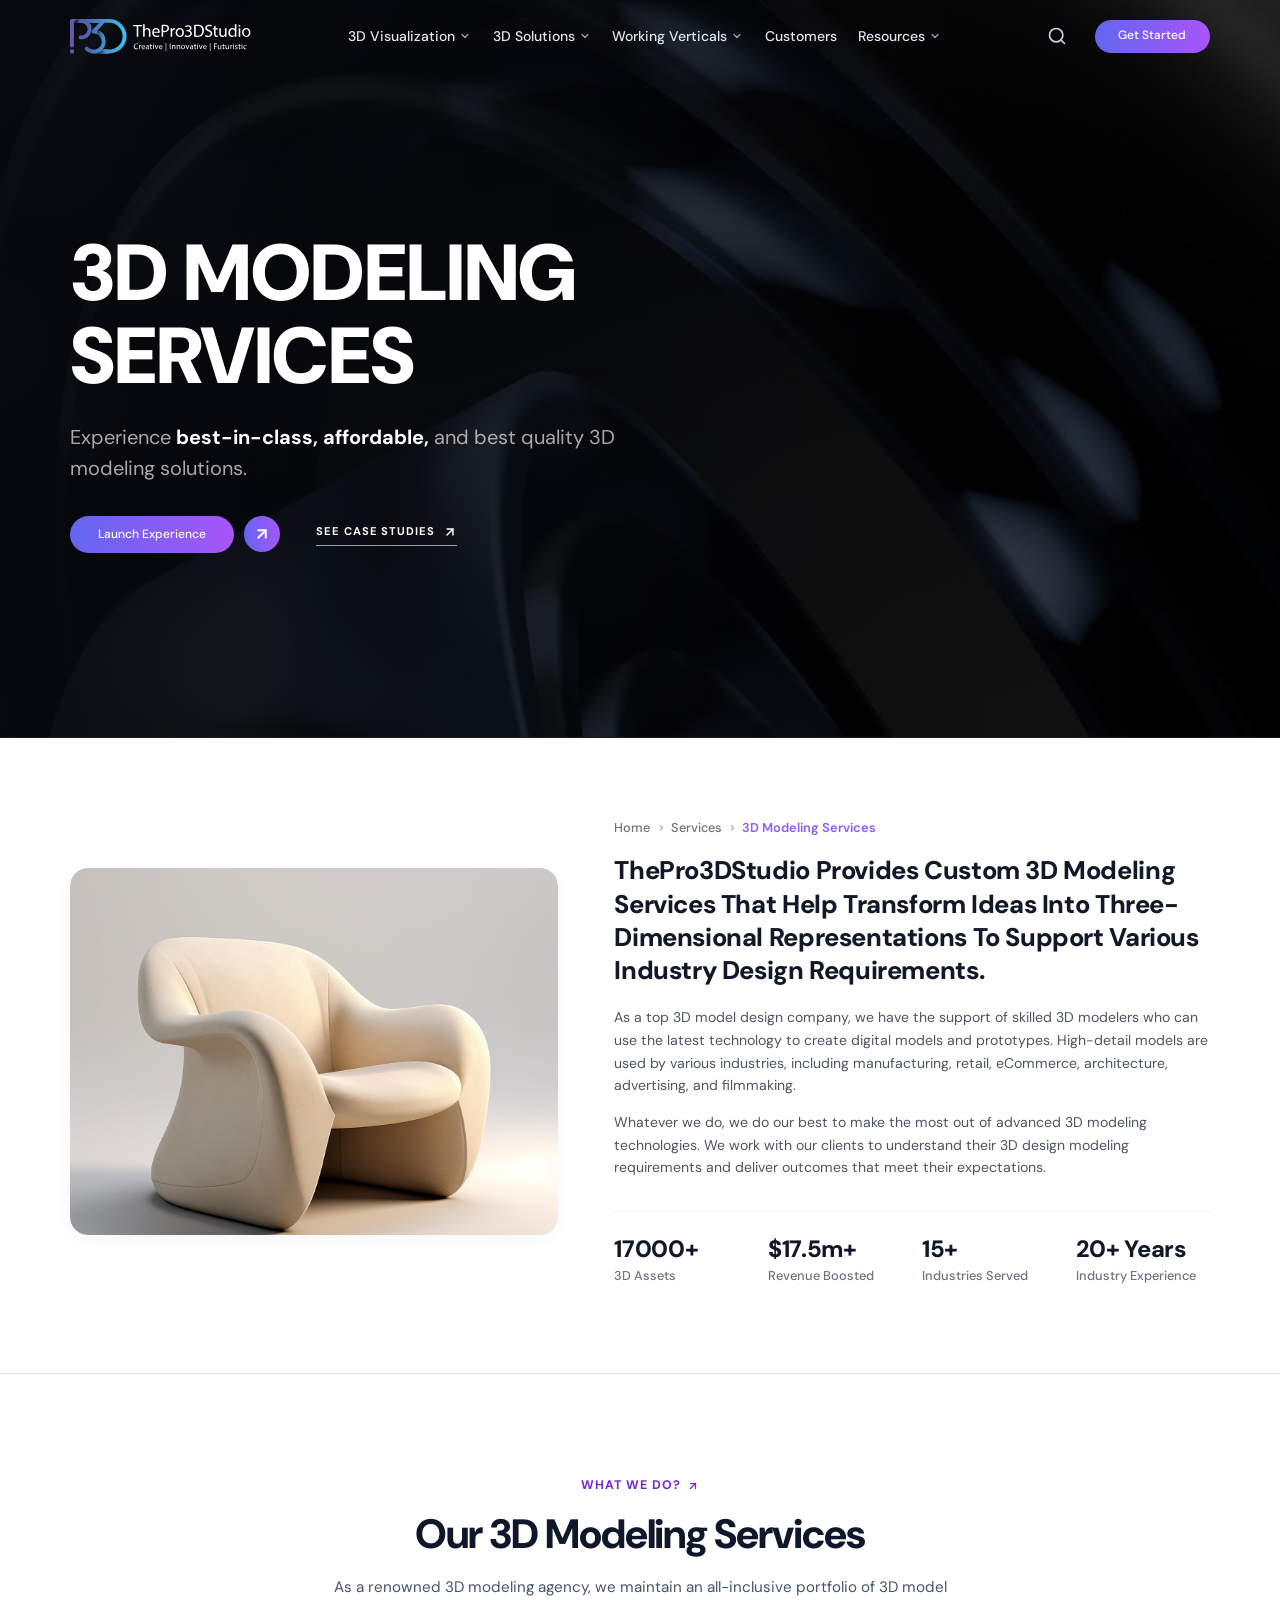
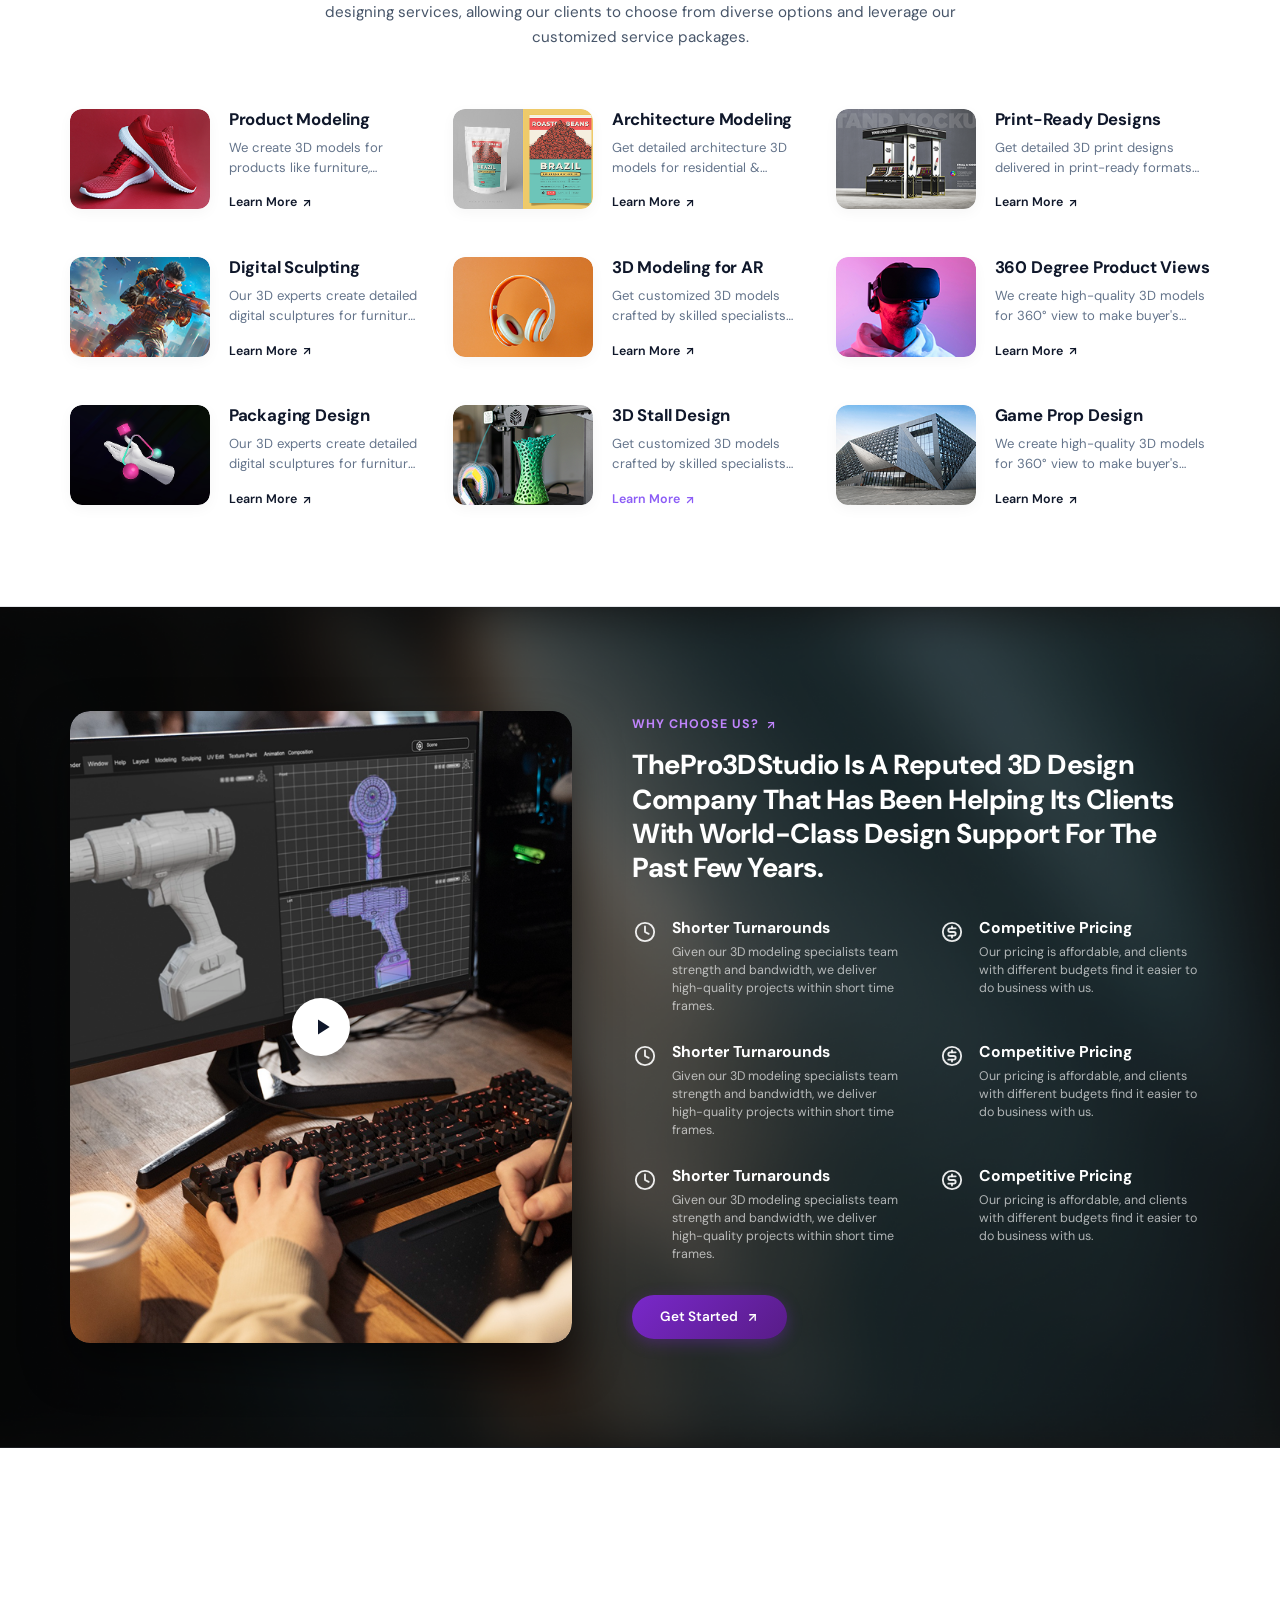
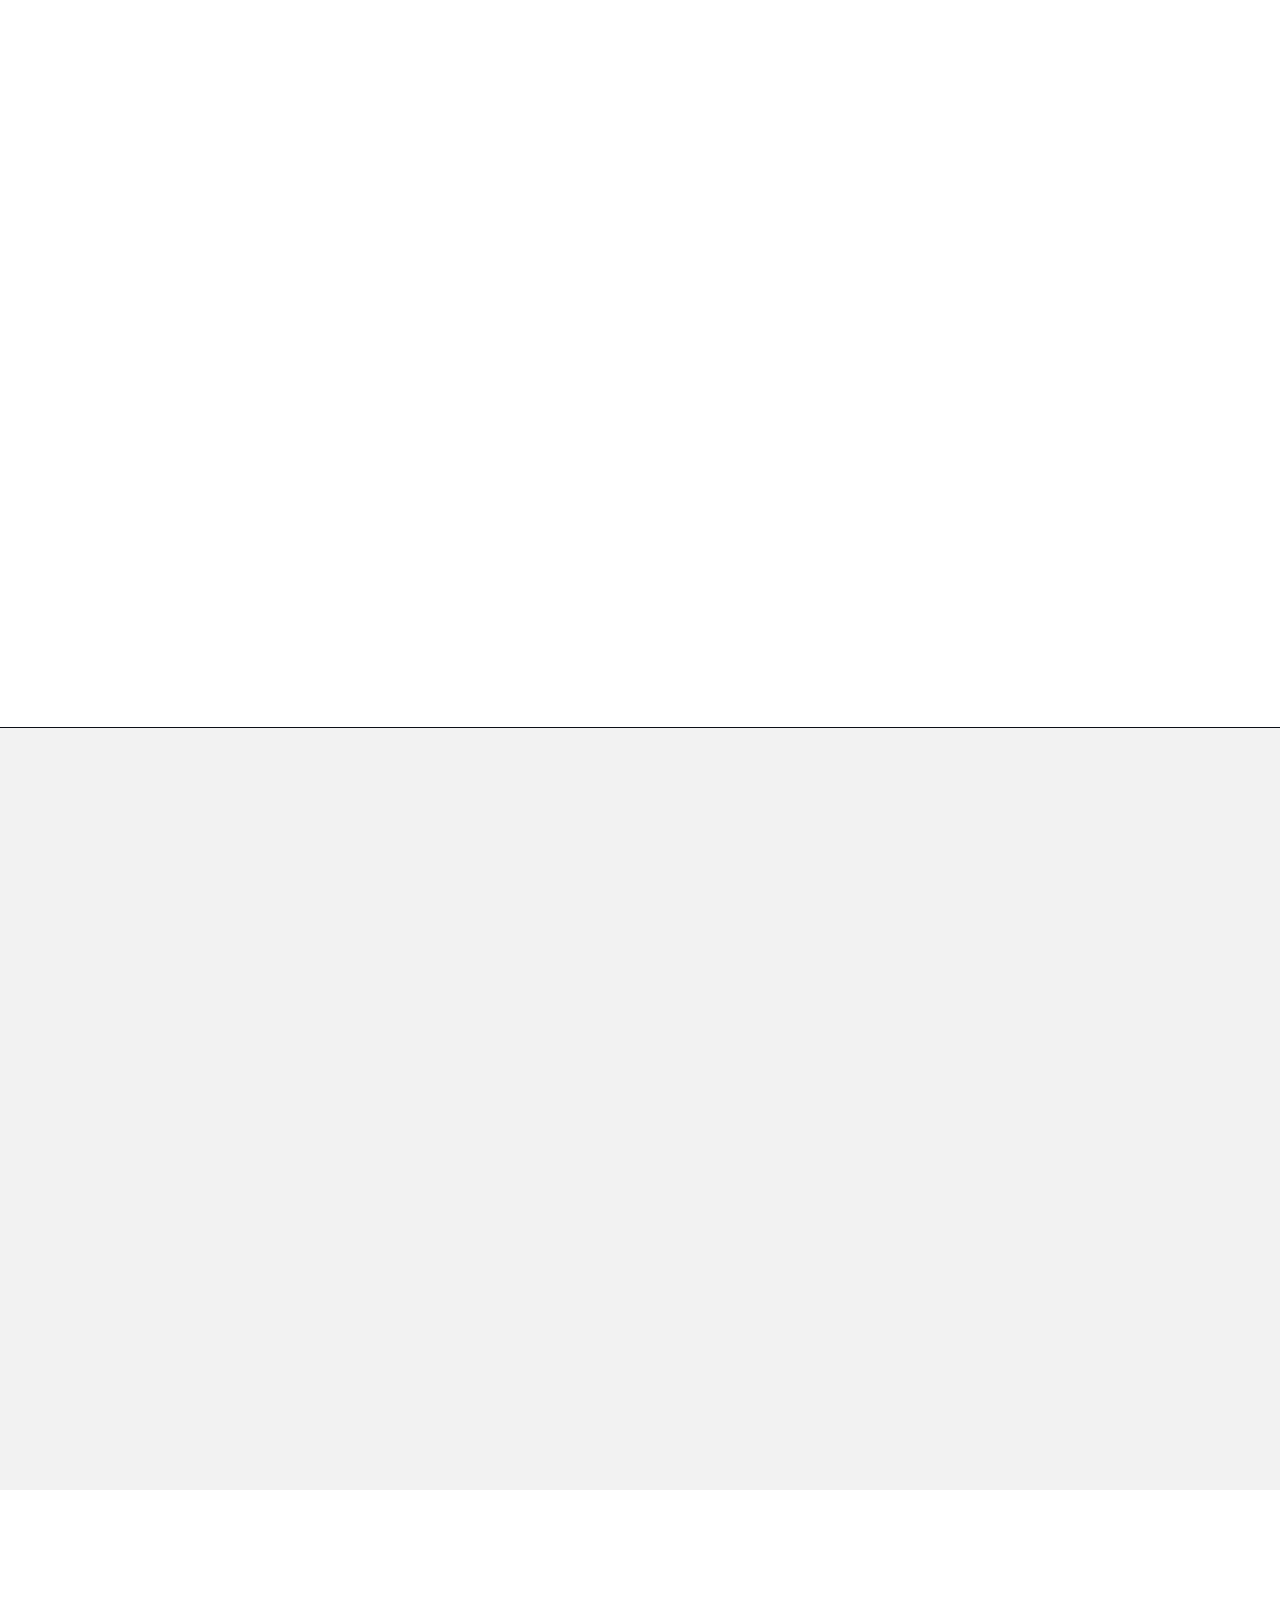
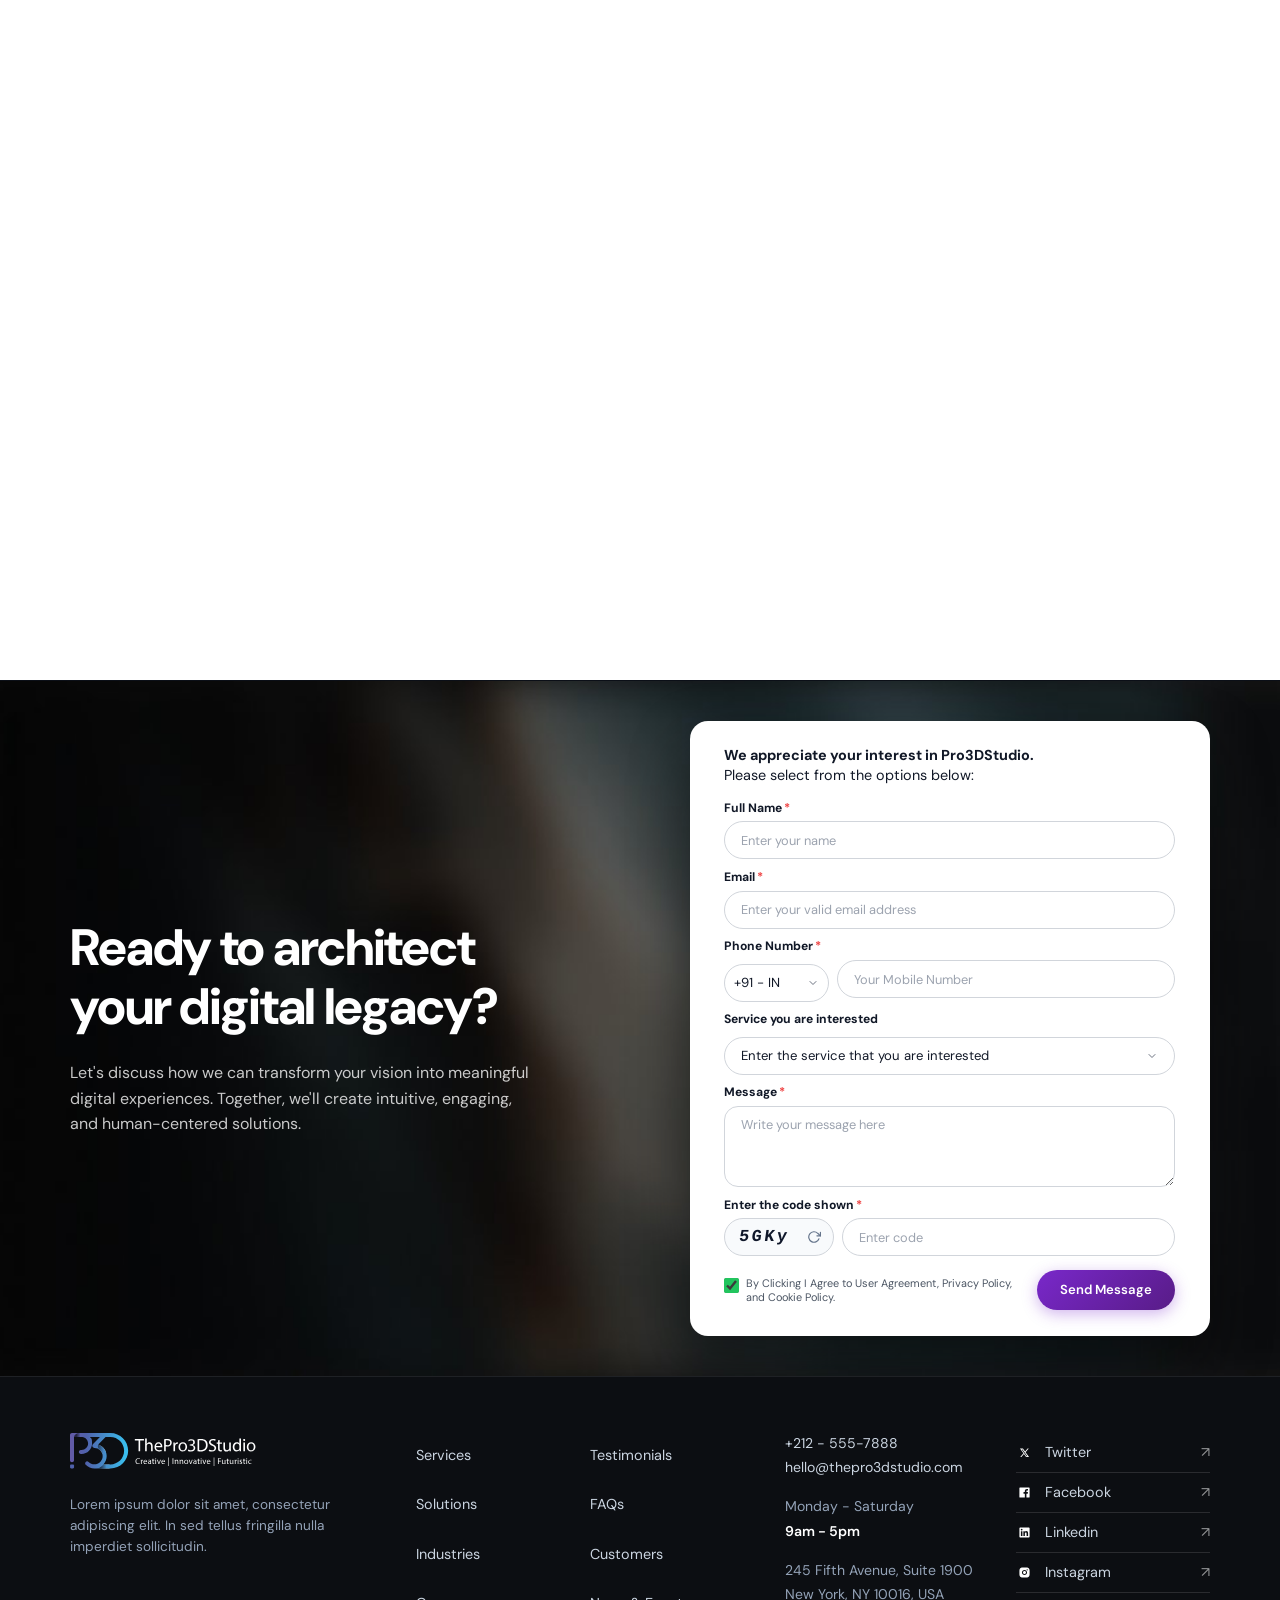
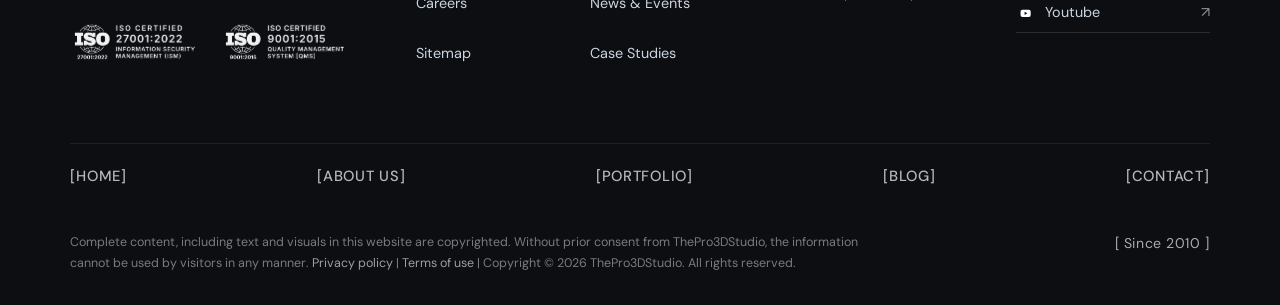
==== commit 28f02277: "feat: In the backend updated with the php code" ====
--- a/360-degree-viewer.html
+++ b/360-degree-viewer.html
@@ -6,27 +6,43 @@
   <title>360-Degree 3D Product Viewer Services | Interactive WebGL & AR | ThePro3DStudio</title>
   <meta name="description" content="Engage shoppers with photorealistic, ultra-fast 360-degree 3D product viewer solutions. Zero app install, WebGL/WebGPU powered, instant AR quick-look, and seamless eCommerce integration.">
   <meta name="keywords" content="360 product viewer, 3D product viewer, interactive 360 spin, WebGL 3D viewer, eCommerce 3D viewer, augmented reality viewer, Shopify 3D">
+  <meta name="robots" content="index, follow, max-snippet:-1, max-image-preview:large, max-video-preview:-1">
   <link rel="canonical" href="https://professional3dservices.com/3d-solutions/360-degree-viewer.html">
 
-  <!-- Open Graph -->
+  <!-- Open Graph / Facebook Metadata (Task 4) -->
   <meta property="og:type" content="website">
-  <meta property="og:title" content="360-Degree 3D Product Viewer Services | ThePro3DStudio">
+  <meta property="og:site_name" content="ThePro3DStudio">
+  <meta property="og:locale" content="en_US">
+  <meta property="og:title" content="360-Degree 3D Product Viewer Services | Interactive WebGL & AR | ThePro3DStudio">
   <meta property="og:description" content="Turn casual online visitors into confident buyers with interactive 360-degree product spins, deep zoom, and native AR.">
-  <meta property="og:image" content="assets/images/services/Service Land.png">
   <meta property="og:url" content="https://professional3dservices.com/3d-solutions/360-degree-viewer.html">
-
-  <!-- Twitter Card -->
+  <meta property="og:image" content="https://professional3dservices.com/assets/images/services/3d-modeling-chair.png">
+  <meta property="og:image:alt" content="Interactive 360-Degree 3D Product Viewer Services - ThePro3DStudio">
+  <meta property="og:image:width" content="1200">
+  <meta property="og:image:height" content="630">
+
+  <!-- Twitter Card Metadata (Task 4) -->
   <meta name="twitter:card" content="summary_large_image">
+  <meta name="twitter:site" content="@ThePro3DStudio">
+  <meta name="twitter:creator" content="@ThePro3DStudio">
+  <meta name="twitter:url" content="https://professional3dservices.com/3d-solutions/360-degree-viewer.html">
   <meta name="twitter:title" content="Interactive 360-Degree 3D Product Viewer Services | ThePro3DStudio">
   <meta name="twitter:description" content="Boost conversions up to 40% and cut return rates with photorealistic 360° product spins.">
-  <meta name="twitter:image" content="assets/images/services/Service Land.png">
+  <meta name="twitter:image" content="https://professional3dservices.com/assets/images/services/3d-modeling-chair.png">
+  <meta name="twitter:image:alt" content="Interactive 360-Degree 3D Product Viewer Showcase">
 
   <!-- Favicon -->
   <link rel="icon" type="image/svg+xml" href="assets/images/hero/logo.svg">
 
-  <!-- Preconnect to Google Fonts -->
+  <!-- Preconnect & DNS Prefetch to Google Fonts for High-Speed Loading (Task 6) -->
+  <link rel="dns-prefetch" href="https://fonts.googleapis.com">
+  <link rel="dns-prefetch" href="https://fonts.gstatic.com">
   <link rel="preconnect" href="https://fonts.googleapis.com">
   <link rel="preconnect" href="https://fonts.gstatic.com" crossorigin>
+  <link rel="stylesheet" href="https://fonts.googleapis.com/css2?family=DM+Sans:ital,opsz,wght@0,9..40,400;0,9..40,500;0,9..40,600;0,9..40,700;0,9..40,800;0,9..40,900;1,9..40,400;1,9..40,600&display=swap">
+
+  <!-- Preload Critical Above-The-Fold Hero Image for LCP Optimization (Task 6) -->
+  <link rel="preload" as="image" href="assets/images/services/3d-modeling-chair.png" fetchpriority="high">
 
   <!-- Stylesheets -->
   <link rel="stylesheet" href="assets/css/reset.css">
@@ -36,7 +52,7 @@
   <link rel="stylesheet" href="assets/css/sections.css">
   <link rel="stylesheet" href="assets/css/responsive.css">
 
-  <!-- JSON-LD Structured Data: Service & Breadcrumbs -->
+  <!-- JSON-LD Structured Data: Organization & Service (Task 4) -->
   <script type="application/ld+json">
   {
     "@context": "https://schema.org",
@@ -47,12 +63,54 @@
       "@type": "Organization",
       "name": "ThePro3DStudio",
       "url": "https://professional3dservices.com",
-      "logo": "https://professional3dservices.com/assets/images/hero/logo.svg"
+      "logo": "https://professional3dservices.com/assets/images/hero/logo.svg",
+      "email": "hrd@mapsystems.com",
+      "telephone": "+1-800-333-7890",
+      "sameAs": [
+        "https://www.linkedin.com/company/mapsystems",
+        "https://twitter.com/mapsystems"
+      ]
     },
     "description": "High-performance browser-based 360-degree 3D product viewers with interactive zoom, multi-axis rotation, material customization, and AR support.",
-    "areaServed": "Global"
+    "areaServed": "Global",
+    "hasOfferCatalog": {
+      "@type": "OfferCatalog",
+      "name": "3D Solutions & Interactive Viewers",
+      "itemListElement": [
+        {
+          "@type": "Offer",
+          "itemOffered": {
+            "@type": "Service",
+            "name": "Interactive 360-Degree Product Spin"
+          }
+        },
+        {
+          "@type": "Offer",
+          "itemOffered": {
+            "@type": "Service",
+            "name": "Photorealistic 3D Product Modeling"
+          }
+        },
+        {
+          "@type": "Offer",
+          "itemOffered": {
+            "@type": "Service",
+            "name": "Web AR & USDZ Quick Look Integration"
+          }
+        },
+        {
+          "@type": "Offer",
+          "itemOffered": {
+            "@type": "Service",
+            "name": "Real-Time 3D Product Configurator"
+          }
+        }
+      ]
+    }
   }
   </script>
+
+  <!-- JSON-LD Structured Data: BreadcrumbList (Task 4) -->
   <script type="application/ld+json">
   {
     "@context": "https://schema.org",
@@ -74,7 +132,81 @@
         "@type": "ListItem",
         "position": 3,
         "name": "360-Degree Viewer",
-        "item": "https://professional3dservices.com/360-degree-viewer.html"
+        "item": "https://professional3dservices.com/3d-solutions/360-degree-viewer.html"
+      }
+    ]
+  }
+  </script>
+
+  <!-- JSON-LD Structured Data: FAQPage (Task 4) -->
+  <script type="application/ld+json">
+  {
+    "@context": "https://schema.org",
+    "@type": "FAQPage",
+    "mainEntity": [
+      {
+        "@type": "Question",
+        "name": "How does your design process work?",
+        "acceptedAnswer": {
+          "@type": "Answer",
+          "text": "Our process includes discovery strategy, design, feedback, and delivery — ensuring clarity, collaboration and results at every stage."
+        }
+      },
+      {
+        "@type": "Question",
+        "name": "How long does a typical project take?",
+        "acceptedAnswer": {
+          "@type": "Answer",
+          "text": "Standard 3D modeling and rendering projects typically take 2 to 5 business days, depending on geometry complexity and visual requirements."
+        }
+      },
+      {
+        "@type": "Question",
+        "name": "Do you work with startups or only established brands?",
+        "acceptedAnswer": {
+          "@type": "Answer",
+          "text": "We work with businesses of all sizes, from innovative hardware startups and independent creators to Fortune 500 enterprises and global eCommerce brands."
+        }
+      },
+      {
+        "@type": "Question",
+        "name": "Can you handle custom or complex requests?",
+        "acceptedAnswer": {
+          "@type": "Answer",
+          "text": "Yes, our dedicated 3D specialists handle bespoke CAD design, organic sculpting, complex mechanical rigging, photorealistic texturing, and custom animation."
+        }
+      },
+      {
+        "@type": "Question",
+        "name": "What is the typical workflow for interactive 360 viewers?",
+        "acceptedAnswer": {
+          "@type": "Answer",
+          "text": "We follow an agile, collaborative workflow with clear milestones: initial briefing, low-poly clay approval, material texturing, and final render delivery."
+        }
+      },
+      {
+        "@type": "Question",
+        "name": "What is the delivery turnaround for 360 viewer assets?",
+        "acceptedAnswer": {
+          "@type": "Answer",
+          "text": "Turnaround depends on project scope. Quick single-product models take 48-72 hours, while comprehensive multi-variant product catalogs are scheduled with milestone delivery."
+        }
+      },
+      {
+        "@type": "Question",
+        "name": "Do you offer pricing packages for growing eCommerce stores?",
+        "acceptedAnswer": {
+          "@type": "Answer",
+          "text": "We provide flexible, tiered pricing packages and dedicated project managers to cater equally to growing startups and enterprise design teams."
+        }
+      },
+      {
+        "@type": "Question",
+        "name": "Can you integrate the 3D viewer directly into Shopify or custom web stores?",
+        "acceptedAnswer": {
+          "@type": "Answer",
+          "text": "From specialized industrial machinery to futuristic architectural concepts, our team provides universal embed codes and WebGL/glTF assets ready for any eCommerce CMS."
+        }
       }
     ]
   }
@@ -89,8 +221,8 @@
     <div class="container header-inner">
       <!-- Brand Logo -->
       <a href="product-services.html" class="brand-logo" aria-label="ThePro3DStudio Home">
-        <img src="assets/images/hero/logo.svg" alt="ThePro3DStudio - Creative | Innovative | Futuristic" class="brand-logo-img logo-light" width="220" height="42">
-        <img src="assets/images/hero/logo-dark.svg" alt="ThePro3DStudio - Creative | Innovative | Futuristic" class="brand-logo-img logo-dark" width="220" height="42">
+        <img src="assets/images/hero/logo.svg" alt="ThePro3DStudio - Creative | Innovative | Futuristic" class="brand-logo-img logo-light" width="220" height="42" decoding="async">
+        <img src="assets/images/hero/logo-dark.svg" alt="ThePro3DStudio - Creative | Innovative | Futuristic" class="brand-logo-img logo-dark" width="220" height="42" decoding="async">
       </a>
 
       <!-- Desktop Navigation Menu -->
@@ -162,7 +294,7 @@
           <div class="mega-vis-grid">
             <!-- Col 1: 3D Modeling -->
             <div class="mega-menu-col">
-              <h4 class="mega-col-heading">3D MODELING</h4>
+              <div class="mega-col-heading">3D MODELING</div>
               <p class="mega-col-desc">Custom 3D modeling services that help transform ideas into three-dimensional representations.</p>
               <ul class="mega-link-list">
                 <li><a href="product-services.html#services" class="mega-link-item"><svg class="mega-icon" viewBox="0 0 24 24" fill="none" stroke="currentColor" stroke-width="2"><path d="M21 16V8a2 2 0 0 0-1-1.73l-7-4a2 2 0 0 0-2 0l-7 4A2 2 0 0 0 3 8v8a2 2 0 0 0 1 1.73l7 4a2 2 0 0 0 2 0l7-4A2 2 0 0 0 21 16z"></path><polyline points="3.27 6.96 12 12.01 20.73 6.96"></polyline><line x1="12" y1="22.08" x2="12" y2="12"></line></svg><span>Product Modeling</span></a></li>
@@ -180,7 +312,7 @@
 
             <!-- Col 2: 3D Rendering & Texturing -->
             <div class="mega-menu-col">
-              <h4 class="mega-col-heading">3D RENDERING &amp; TEXTURING</h4>
+              <div class="mega-col-heading">3D RENDERING &amp; TEXTURING</div>
               <p class="mega-col-desc">Creating photorealistic 3D visuals and immersive renders that bring concepts and products to life.</p>
               <ul class="mega-link-list">
                 <li><a href="product-services.html#services" class="mega-link-item"><svg class="mega-icon" viewBox="0 0 24 24" fill="none" stroke="currentColor" stroke-width="2"><path d="M21 16V8a2 2 0 0 0-1-1.73l-7-4a2 2 0 0 0-2 0l-7 4A2 2 0 0 0 3 8v8a2 2 0 0 0 1 1.73l7 4a2 2 0 0 0 2 0l7-4A2 2 0 0 0 21 16z"></path><polyline points="3.27 6.96 12 12.01 20.73 6.96"></polyline><line x1="12" y1="22.08" x2="12" y2="12"></line></svg><span>Product Rendering</span></a></li>
@@ -198,7 +330,7 @@
 
             <!-- Col 3: 3D Animation & CGI -->
             <div class="mega-menu-col">
-              <h4 class="mega-col-heading">3D ANIMATION &amp; CGI</h4>
+              <div class="mega-col-heading">3D ANIMATION &amp; CGI</div>
               <p class="mega-col-desc">Bringing ideas to life through 3D animations that engage, explain, and captivate audiences.</p>
               <ul class="mega-link-list">
                 <li><a href="product-services.html#services" class="mega-link-item"><svg class="mega-icon" viewBox="0 0 24 24" fill="none" stroke="currentColor" stroke-width="2"><polygon points="12 2 15.09 8.26 22 9.27 17 14.14 18.18 21.02 12 17.77 5.82 21.02 7 14.14 2 9.27 8.91 8.26 12 2"></polygon></svg><span>Logo &amp; Brand Animation</span></a></li>
@@ -218,9 +350,9 @@
             <div class="mega-promo-col">
               <div class="mega-card-lavender">
                 <div class="mega-card-media">
-                  <img src="assets/images/hero/Navbar/Sec1.png" alt="Ready to level-up your 3D Visual Experience?" class="mega-card-img" width="363" height="271" loading="lazy">
-                </div>
-                <h3 class="mega-card-title">Ready to level-up your<br><span class="text-accent-purple">3D Visual Experience?</span></h3>
+                  <img src="assets/images/hero/Navbar/Sec1.png" alt="Ready to level-up your 3D Visual Experience?" class="mega-card-img" width="363" height="271" loading="lazy" decoding="async">
+                </div>
+                <div class="mega-card-title">Ready to level-up your<br><span class="text-accent-purple">3D Visual Experience?</span></div>
                 <p class="mega-card-desc">Create sophisticated visuals that make your ideas impossible to overlook, while elevating your brand, engaging audiences, and leaving a lasting impression.</p>
                 <a href="#contact" class="btn-mega-pill btn-mega-pill-black">
                   <span>Get a free quote</span>
@@ -283,10 +415,10 @@
             <div class="mega-sol-banner-wrap">
               <div class="mega-banner-split mega-banner-mint">
                 <div class="mega-banner-img-wrap">
-                  <img src="assets/images/hero/Navbar/Sec2.png" alt="Select, Configure, and Deploy 3D models" class="mega-banner-img" width="363" height="330" loading="lazy">
+                  <img src="assets/images/hero/Navbar/Sec2.png" alt="Select, Configure, and Deploy 3D models" class="mega-banner-img" width="363" height="330" loading="lazy" decoding="async">
                 </div>
                 <div class="mega-banner-body">
-                  <h3 class="mega-banner-title">Select, <span class="text-accent-purple">Configure, and Deploy</span> a versatile library of high-quality 3D models</h3>
+                  <div class="mega-banner-title">Select, <span class="text-accent-purple">Configure, and Deploy</span> a versatile library of high-quality 3D models</div>
                   <p class="mega-banner-desc">Select the right 3D models, customize them to your specific requirements, and deploy them seamlessly across platforms and applications. Streamline your 3D workflow with flexible, ready-to-use solutions that improve efficiency, consistency, and creative possibilities.</p>
                   <a href="#contact" class="btn-mega-pill btn-mega-pill-black">
                     <span>Get a free quote</span>
@@ -381,9 +513,9 @@
             <!-- Right Side: Dark Hero Promo Card -->
             <div class="mega-vert-promo-wrap">
               <div class="mega-card-hero">
-                <img src="assets/images/hero/Navbar/Sec3.png" alt="Solutions that Scalable Across Industries" class="mega-hero-bg-img" width="455" height="380" loading="lazy">
+                <img src="assets/images/hero/Navbar/Sec3.png" alt="Solutions that Scalable Across Industries" class="mega-hero-bg-img" width="455" height="380" loading="lazy" decoding="async">
                 <div class="mega-hero-overlay">
-                  <h3 class="mega-hero-title">Solutions that Scalable Across Industries</h3>
+                  <div class="mega-hero-title">Solutions that Scalable Across Industries</div>
                   <a href="#contact" class="btn-mega-pill btn-mega-pill-purple">
                     <span>Get a free quote</span>
                     <svg width="13" height="13" viewBox="0 0 24 24" fill="none" stroke="currentColor" stroke-width="2.5" stroke-linecap="round" stroke-linejoin="round"><line x1="7" y1="17" x2="17" y2="7"></line><polyline points="7 7 17 7 17 17"></polyline></svg>
@@ -438,10 +570,10 @@
             <div class="mega-res-banner-wrap">
               <div class="mega-banner-split mega-banner-lavender-cyan">
                 <div class="mega-banner-img-wrap">
-                  <img src="assets/images/hero/Navbar/Sec4.png" alt="Explore insights, guides, and resources" class="mega-banner-img" width="363" height="330" loading="lazy">
+                  <img src="assets/images/hero/Navbar/Sec4.png" alt="Explore insights, guides, and resources" class="mega-banner-img" width="363" height="330" loading="lazy" decoding="async">
                 </div>
                 <div class="mega-banner-body">
-                  <h3 class="mega-banner-title">Explore <span class="text-accent-purple">insights, guides, and resources</span> to stay ahead in the world of 3D.</h3>
+                  <div class="mega-banner-title">Explore <span class="text-accent-purple">insights, guides, and resources</span> to stay ahead in the world of 3D.</div>
                   <p class="mega-banner-desc">Explore expert insights, industry trends, and the latest in 3D technology through practical guides, tips, and valuable knowledge. Discover resources covering visualization, animation, and immersive experiences to stay informed, get inspired, and bring your next 3D vision to life.</p>
                   <a href="product-services.html#blog" class="btn-mega-pill btn-mega-pill-black">
                     <span>Explore Insights</span>
@@ -462,7 +594,7 @@
     <!-- Drawer Header: Brand Logo & Close Button -->
     <div class="mobile-nav-header">
       <a href="product-services.html" class="mobile-brand-logo" aria-label="ThePro3DStudio Home">
-        <img src="assets/images/hero/logo-dark.svg" alt="ThePro3DStudio" width="160" height="32" class="mobile-logo-img">
+        <img src="assets/images/hero/logo-dark.svg" alt="ThePro3DStudio" width="160" height="32" class="mobile-logo-img" decoding="async">
       </a>
       <button class="mobile-close-btn" id="mobileCloseBtn" aria-label="Close navigation menu">
         <svg width="22" height="22" viewBox="0 0 24 24" fill="none" stroke="currentColor" stroke-width="2.2" stroke-linecap="round" stroke-linejoin="round">
@@ -657,12 +789,7 @@
           <!-- Left Column: Featured 3D Model Render -->
           <div class="modeling-overview-media">
             <div class="modeling-overview-img-wrap">
-              <img src="assets/images/services/3d-modeling-chair.png" 
-                   alt="Custom 3D Modeling Services - ThePro3DStudio" 
-                   class="modeling-overview-img" 
-                   width="678" 
-                   height="510" 
-                   loading="lazy">
+              <img src="assets/images/services/3d-modeling-chair.png" alt="Custom 3D Modeling Services - ThePro3DStudio" class="modeling-overview-img" width="678" height="510" decoding="async" fetchpriority="high">
             </div>
           </div>
 
@@ -739,7 +866,7 @@
           <!-- Card 1: Product Modeling -->
           <div class="service-media-card">
             <div class="service-card-thumb">
-              <img src="assets/images/services/What We Do/Sec1.png" alt="Product Modeling" width="190" height="135" loading="lazy">
+              <img src="assets/images/services/What We Do/Sec1.png" alt="Product Modeling" width="190" height="135" loading="lazy" decoding="async">
             </div>
             <div class="service-card-info">
               <h3 class="service-card-title">Product Modeling</h3>
@@ -754,7 +881,7 @@
           <!-- Card 2: Architecture Modeling -->
           <div class="service-media-card">
             <div class="service-card-thumb">
-              <img src="assets/images/services/What We Do/Sec2.png" alt="Architecture Modeling" width="190" height="135" loading="lazy">
+              <img src="assets/images/services/What We Do/Sec2.png" alt="Architecture Modeling" width="190" height="135" loading="lazy" decoding="async">
             </div>
             <div class="service-card-info">
               <h3 class="service-card-title">Architecture Modeling</h3>
@@ -769,7 +896,7 @@
           <!-- Card 3: Print-Ready Designs -->
           <div class="service-media-card">
             <div class="service-card-thumb">
-              <img src="assets/images/services/What We Do/Sec3.png" alt="Print-Ready Designs" width="190" height="135" loading="lazy">
+              <img src="assets/images/services/What We Do/Sec3.png" alt="Print-Ready Designs" width="190" height="135" loading="lazy" decoding="async">
             </div>
             <div class="service-card-info">
               <h3 class="service-card-title">Print-Ready Designs</h3>
@@ -784,7 +911,7 @@
           <!-- Card 4: Digital Sculpting -->
           <div class="service-media-card">
             <div class="service-card-thumb">
-              <img src="assets/images/services/What We Do/Sec4.png" alt="Digital Sculpting" width="190" height="135" loading="lazy">
+              <img src="assets/images/services/What We Do/Sec4.png" alt="Digital Sculpting" width="190" height="135" loading="lazy" decoding="async">
             </div>
             <div class="service-card-info">
               <h3 class="service-card-title">Digital Sculpting</h3>
@@ -799,7 +926,7 @@
           <!-- Card 5: 3D Modeling for AR -->
           <div class="service-media-card">
             <div class="service-card-thumb">
-              <img src="assets/images/services/What We Do/Sec5.png" alt="3D Modeling for AR" width="190" height="135" loading="lazy">
+              <img src="assets/images/services/What We Do/Sec5.png" alt="3D Modeling for AR" width="190" height="135" loading="lazy" decoding="async">
             </div>
             <div class="service-card-info">
               <h3 class="service-card-title">3D Modeling for AR</h3>
@@ -814,7 +941,7 @@
           <!-- Card 6: 360 Degree Product Views -->
           <div class="service-media-card">
             <div class="service-card-thumb">
-              <img src="assets/images/services/What We Do/Sec6.png" alt="360 Degree Product Views" width="190" height="135" loading="lazy">
+              <img src="assets/images/services/What We Do/Sec6.png" alt="360 Degree Product Views" width="190" height="135" loading="lazy" decoding="async">
             </div>
             <div class="service-card-info">
               <h3 class="service-card-title">360 Degree Product Views</h3>
@@ -829,7 +956,7 @@
           <!-- Card 7: Packaging Design -->
           <div class="service-media-card">
             <div class="service-card-thumb">
-              <img src="assets/images/services/What We Do/Sec7.png" alt="Packaging Design" width="190" height="135" loading="lazy">
+              <img src="assets/images/services/What We Do/Sec7.png" alt="Packaging Design" width="190" height="135" loading="lazy" decoding="async">
             </div>
             <div class="service-card-info">
               <h3 class="service-card-title">Packaging Design</h3>
@@ -844,7 +971,7 @@
           <!-- Card 8: 3D Stall Design -->
           <div class="service-media-card">
             <div class="service-card-thumb">
-              <img src="assets/images/services/What We Do/Sec8.png" alt="3D Stall Design" width="190" height="135" loading="lazy">
+              <img src="assets/images/services/What We Do/Sec8.png" alt="3D Stall Design" width="190" height="135" loading="lazy" decoding="async">
             </div>
             <div class="service-card-info">
               <h3 class="service-card-title">3D Stall Design</h3>
@@ -859,7 +986,7 @@
           <!-- Card 9: Game Prop Design -->
           <div class="service-media-card">
             <div class="service-card-thumb">
-              <img src="assets/images/services/What We Do/Sec9.png" alt="Game Prop Design" width="190" height="135" loading="lazy">
+              <img src="assets/images/services/What We Do/Sec9.png" alt="Game Prop Design" width="190" height="135" loading="lazy" decoding="async">
             </div>
             <div class="service-card-info">
               <h3 class="service-card-title">Game Prop Design</h3>
@@ -883,12 +1010,7 @@
           <!-- Left Column: CAD Workstation Media with Play Button -->
           <div class="why-choose-media-wrap">
             <div class="why-choose-media">
-              <img src="assets/images/services/Why Choose/Sec1.png" 
-                   alt="ThePro3DStudio 3D Design &amp; CAD Workstation" 
-                   class="why-choose-img" 
-                   width="775" 
-                   height="814" 
-                   loading="lazy">
+              <img src="assets/images/services/Why Choose/Sec1.png" alt="ThePro3DStudio 3D Design &amp; CAD Workstation" class="why-choose-img" width="775" height="814" loading="lazy" decoding="async">
               <!-- Play Button Overlay -->
               <button class="why-choose-play-btn" aria-label="Play Studio Reel Video">
                 <svg width="20" height="20" viewBox="0 0 24 24" fill="currentColor">
@@ -1052,11 +1174,7 @@
             <!-- Card 1: Headphones -->
             <article class="insights-card">
               <div class="insights-card-media">
-                <img src="assets/images/hero/Insights/Sec1.png" 
-                     alt="Provided Unique 3D Product Model Designs To An UK-Based Electronic Appliance Manufacturer" 
-                     width="626" 
-                     height="352" 
-                     loading="lazy">
+                <img src="assets/images/hero/Insights/Sec1.png" alt="Provided Unique 3D Product Model Designs To An UK-Based Electronic Appliance Manufacturer" width="626" height="352" loading="lazy" decoding="async">
               </div>
               <div class="insights-card-body">
                 <h3 class="insights-card-title">Provided Unique 3D Product Model Designs To An UK-Based Electronic Appliance Manufacturer</h3>
@@ -1071,11 +1189,7 @@
             <!-- Card 2: Drone -->
             <article class="insights-card">
               <div class="insights-card-media">
-                <img src="assets/images/hero/Insights/Sec2.png" 
-                     alt="Provided Unique 3D Product Model Designs To An UK-Based Electronic Appliance Manufacturer" 
-                     width="626" 
-                     height="352" 
-                     loading="lazy">
+                <img src="assets/images/hero/Insights/Sec2.png" alt="Provided Unique 3D Product Model Designs To An UK-Based Electronic Appliance Manufacturer" width="626" height="352" loading="lazy" decoding="async">
               </div>
               <div class="insights-card-body">
                 <h3 class="insights-card-title">Provided Unique 3D Product Model Designs To An UK-Based Electronic Appliance Manufacturer</h3>
@@ -1090,11 +1204,7 @@
             <!-- Card 3: Luxury Watch in Box -->
             <article class="insights-card">
               <div class="insights-card-media">
-                <img src="assets/images/hero/Insights/Sec2-watch.png" 
-                     alt="Provided Unique 3D Product Model Designs To An UK-Based Electronic Appliance Manufacturer" 
-                     width="626" 
-                     height="352" 
-                     loading="lazy">
+                <img src="assets/images/hero/Insights/Sec2-watch.png" alt="Provided Unique 3D Product Model Designs To An UK-Based Electronic Appliance Manufacturer" width="626" height="352" loading="lazy" decoding="async">
               </div>
               <div class="insights-card-body">
                 <h3 class="insights-card-title">Provided Unique 3D Product Model Designs To An UK-Based Electronic Appliance Manufacturer</h3>
@@ -1109,11 +1219,7 @@
             <!-- Card 4: Architecture Interior -->
             <article class="insights-card">
               <div class="insights-card-media">
-                <img src="assets/images/hero/Insights/Sec3.png" 
-                     alt="Case Study On Architectural 3D Modeling For UK Based Real Estate Client" 
-                     width="626" 
-                     height="352" 
-                     loading="lazy">
+                <img src="assets/images/hero/Insights/Sec3.png" alt="Case Study On Architectural 3D Modeling For UK Based Real Estate Client" width="626" height="352" loading="lazy" decoding="async">
               </div>
               <div class="insights-card-body">
                 <h3 class="insights-card-title">Case Study On Architectural 3D Modeling For UK Based Real Estate Client</h3>
@@ -1128,11 +1234,7 @@
             <!-- Card 5: Furniture Design -->
             <article class="insights-card">
               <div class="insights-card-media">
-                <img src="assets/images/hero/Insights/Sec4.png" 
-                     alt="Case Study On 3D Furniture Design For A Leading UK Company" 
-                     width="626" 
-                     height="352" 
-                     loading="lazy">
+                <img src="assets/images/hero/Insights/Sec4.png" alt="Case Study On 3D Furniture Design For A Leading UK Company" width="626" height="352" loading="lazy" decoding="async">
               </div>
               <div class="insights-card-body">
                 <h3 class="insights-card-title">Case Study On 3D Furniture Design For A Leading UK Company</h3>
@@ -1201,11 +1303,7 @@
             <article class="showcase-card">
               <div class="showcase-card-media">
                 <span class="showcase-card-badge">3D Interior Modeling</span>
-                <img src="assets/images/hero/Showcase/Sec1.png" 
-                     alt="3D Interior Bedroom Modeling" 
-                     width="400" 
-                     height="550" 
-                     loading="lazy">
+                <img src="assets/images/hero/Showcase/Sec1.png" alt="3D Interior Bedroom Modeling" width="400" height="550" loading="lazy" decoding="async">
               </div>
             </article>
 
@@ -1213,11 +1311,7 @@
             <article class="showcase-card">
               <div class="showcase-card-media">
                 <span class="showcase-card-badge">3D Architectural Texturing</span>
-                <img src="assets/images/hero/Showcase/Sec2.png" 
-                     alt="3D Architectural Bathroom Texturing" 
-                     width="400" 
-                     height="550" 
-                     loading="lazy">
+                <img src="assets/images/hero/Showcase/Sec2.png" alt="3D Architectural Bathroom Texturing" width="400" height="550" loading="lazy" decoding="async">
               </div>
             </article>
 
@@ -1225,11 +1319,7 @@
             <article class="showcase-card">
               <div class="showcase-card-media">
                 <span class="showcase-card-badge">3D Product Modeling</span>
-                <img src="assets/images/hero/Showcase/Sec3.png" 
-                     alt="3D Product Luxury Watch Modeling" 
-                     width="400" 
-                     height="550" 
-                     loading="lazy">
+                <img src="assets/images/hero/Showcase/Sec3.png" alt="3D Product Luxury Watch Modeling" width="400" height="550" loading="lazy" decoding="async">
               </div>
             </article>
 
@@ -1237,11 +1327,7 @@
             <article class="showcase-card">
               <div class="showcase-card-media">
                 <span class="showcase-card-badge">3D Furniture Modeling</span>
-                <img src="assets/images/hero/Showcase/Sec4.png" 
-                     alt="3D Furniture Living Room Modeling" 
-                     width="400" 
-                     height="550" 
-                     loading="lazy">
+                <img src="assets/images/hero/Showcase/Sec4.png" alt="3D Furniture Living Room Modeling" width="400" height="550" loading="lazy" decoding="async">
               </div>
             </article>
 
@@ -1249,11 +1335,7 @@
             <article class="showcase-card">
               <div class="showcase-card-media">
                 <span class="showcase-card-badge">3D Interior Rendering</span>
-                <img src="assets/images/hero/Showcase/Sec5.png" 
-                     alt="3D Interior Office Rendering" 
-                     width="400" 
-                     height="550" 
-                     loading="lazy">
+                <img src="assets/images/hero/Showcase/Sec5.png" alt="3D Interior Office Rendering" width="400" height="550" loading="lazy" decoding="async">
               </div>
             </article>
 
@@ -1261,11 +1343,7 @@
             <article class="showcase-card">
               <div class="showcase-card-media">
                 <span class="showcase-card-badge">3D Architectural Modeling</span>
-                <img src="assets/images/hero/Showcase/Sec6.png" 
-                     alt="3D Architectural House Exterior Modeling" 
-                     width="400" 
-                     height="550" 
-                     loading="lazy">
+                <img src="assets/images/hero/Showcase/Sec6.png" alt="3D Architectural House Exterior Modeling" width="400" height="550" loading="lazy" decoding="async">
               </div>
             </article>
           </div>
@@ -1534,7 +1612,7 @@
                   <label for="phone" class="legacy-form-label">Phone Number <span class="required-star">*</span></label>
                   <div class="legacy-phone-row">
                     <div class="phone-prefix-wrap">
-                      <select class="legacy-form-select phone-code-select" aria-label="Country Code">
+                      <select class="legacy-form-select phone-code-select" id="phoneCountryCode" name="phoneCountryCode" aria-label="Country Code">
                         <option value="+1">+1 - US</option>
                         <option value="+44">+44 - UK</option>
                         <option value="+91" selected>+91 - IN</option>
@@ -1543,7 +1621,7 @@
                         <option value="+971">+971 - UAE</option>
                       </select>
                     </div>
-                    <input type="tel" id="phone" name="phone" class="legacy-form-input form-control phone-number-input" placeholder="Your Mobile Number" required>
+                    <input type="tel" id="phone" name="phone" class="legacy-form-input form-control phone-number-input" placeholder="Your Mobile Number" inputmode="numeric" pattern="[0-9]*" maxlength="15" required>
                   </div>
                   <span class="legacy-field-error" id="phoneError">Please enter a valid phone number (7 to 15 digits).</span>
                 </div>
@@ -1592,12 +1670,15 @@
 
                 <!-- Agreement & Submit Row -->
                 <div class="legacy-submit-row">
-                  <label class="legacy-agreement-label">
-                    <input type="checkbox" id="termsCheck" class="legacy-checkbox" checked required>
-                    <span class="legacy-agreement-text">
-                      By Clicking I Agree to User Agreement, Privacy Policy, and Cookie Policy.
-                    </span>
-                  </label>
+                  <div class="legacy-agreement-col">
+                    <label class="legacy-agreement-label">
+                      <input type="checkbox" id="termsCheck" name="termsCheck" class="legacy-checkbox" checked required>
+                      <span class="legacy-agreement-text">
+                        By Clicking I Agree to User Agreement, Privacy Policy, and Cookie Policy.
+                      </span>
+                    </label>
+                    <span class="legacy-field-error" id="termsError">You must agree to the terms to proceed.</span>
+                  </div>
                   <button type="submit" id="submitBtn" class="btn-legacy-submit">
                     <span id="submitBtnText">Send Message</span>
                     <span id="submitSpinner" class="spinner" style="display:none;"></span>
@@ -1622,25 +1703,14 @@
         <!-- Col 1: Brand Logo, Description, ISO Badges -->
         <div class="footer-col-brand">
           <a href="product-services.html" class="footer-logo-link" aria-label="ThePro3DStudio Home">
-            <img src="assets/images/hero/Footer/logo.svg" alt="ThePro3DStudio - Creative | Innovative | Futuristic"
-              class="footer-logo-img" width="220" height="42">
+            <img src="assets/images/hero/Footer/logo.svg" alt="ThePro3DStudio - Creative | Innovative | Futuristic" class="footer-logo-img" width="220" height="42" decoding="async" loading="lazy">
           </a>
           <p class="footer-brand-desc">
             Lorem ipsum dolor sit amet, consectetur adipiscing elit. In sed tellus fringilla nulla imperdiet sollicitudin.
           </p>
           <div class="footer-iso-group">
-            <img src="assets/images/hero/Footer/ISO1.svg" 
-                 alt="ISO 27001:2022 Certified Information Security Management System" 
-                 class="footer-iso-badge" 
-                 width="146" 
-                 height="43" 
-                 loading="lazy">
-            <img src="assets/images/hero/Footer/ISO2.svg" 
-                 alt="ISO 9001:2015 Certified Quality Management System" 
-                 class="footer-iso-badge" 
-                 width="148" 
-                 height="44" 
-                 loading="lazy">
+            <img src="assets/images/hero/Footer/ISO1.svg" alt="ISO 27001:2022 Certified Information Security Management System" class="footer-iso-badge" width="146" height="43" loading="lazy" decoding="async">
+            <img src="assets/images/hero/Footer/ISO2.svg" alt="ISO 9001:2015 Certified Quality Management System" class="footer-iso-badge" width="148" height="44" loading="lazy" decoding="async">
           </div>
         </div>
   
@@ -1685,40 +1755,35 @@
           <div class="footer-social-list">
             <a href="https://twitter.com" target="_blank" rel="noopener noreferrer" class="footer-social-item">
               <span class="footer-social-label">
-                <img src="assets/images/hero/Footer/footer-8-x.svg.svg" alt="Twitter" width="18" height="18"
-                  class="footer-social-icon">
+                <img src="assets/images/hero/Footer/footer-8-x.svg.svg" alt="Twitter" width="18" height="18" class="footer-social-icon" decoding="async" loading="lazy">
                 <span>Twitter</span>
               </span>
               <span class="footer-social-arrow">↗</span>
             </a>
             <a href="https://facebook.com" target="_blank" rel="noopener noreferrer" class="footer-social-item">
               <span class="footer-social-label">
-                <img src="assets/images/hero/Footer/orisa.svg" alt="Facebook" width="18" height="18"
-                  class="footer-social-icon">
+                <img src="assets/images/hero/Footer/orisa.svg" alt="Facebook" width="18" height="18" class="footer-social-icon" decoding="async" loading="lazy">
                 <span>Facebook</span>
               </span>
               <span class="footer-social-arrow">↗</span>
             </a>
             <a href="https://linkedin.com" target="_blank" rel="noopener noreferrer" class="footer-social-item">
               <span class="footer-social-label">
-                <img src="assets/images/hero/Footer/orisa (1).svg" alt="LinkedIn" width="18" height="18"
-                  class="footer-social-icon">
+                <img src="assets/images/hero/Footer/orisa (1).svg" alt="LinkedIn" width="18" height="18" class="footer-social-icon" decoding="async" loading="lazy">
                 <span>Linkedin</span>
               </span>
               <span class="footer-social-arrow">↗</span>
             </a>
             <a href="https://instagram.com" target="_blank" rel="noopener noreferrer" class="footer-social-item">
               <span class="footer-social-label">
-                <img src="assets/images/hero/Footer/footer-8-ig.svg.svg" alt="Instagram" width="18" height="18"
-                  class="footer-social-icon">
+                <img src="assets/images/hero/Footer/footer-8-ig.svg.svg" alt="Instagram" width="18" height="18" class="footer-social-icon" decoding="async" loading="lazy">
                 <span>Instagram</span>
               </span>
               <span class="footer-social-arrow">↗</span>
             </a>
             <a href="https://youtube.com" target="_blank" rel="noopener noreferrer" class="footer-social-item">
               <span class="footer-social-label">
-                <img src="assets/images/hero/Footer/footer-8-yt.svg.svg" alt="Youtube" width="18" height="18"
-                  class="footer-social-icon">
+                <img src="assets/images/hero/Footer/footer-8-yt.svg.svg" alt="Youtube" width="18" height="18" class="footer-social-icon" decoding="async" loading="lazy">
                 <span>Youtube</span>
               </span>
               <span class="footer-social-arrow">↗</span>
--- a/assets/css/variables.css
+++ b/assets/css/variables.css
@@ -3,7 +3,7 @@
    Typography: DM Sans 18pt globally
    ========================================================================== */
 
-@import url('https://fonts.googleapis.com/css2?family=DM+Sans:ital,opsz,wght@0,9..40,400;0,9..40,500;0,9..40,600;0,9..40,700;0,9..40,800;0,9..40,900;1,9..40,400;1,9..40,600&display=swap');
+/* DM Sans font loaded via high-performance non-blocking <link> in HTML <head> with preconnect */
 
 :root {
   /* Typography */
--- a/assets/css/sections.css
+++ b/assets/css/sections.css
@@ -1873,8 +1873,15 @@
   display: flex;
   align-items: center;
   justify-content: space-between;
-  gap: 0.75rem;
+  gap: 1.25rem;
   margin-top: 0.85rem;
+}
+
+.legacy-agreement-col {
+  display: flex;
+  flex-direction: column;
+  flex: 1;
+  min-width: 0;
 }
 
 .legacy-agreement-label {
@@ -1882,7 +1889,12 @@
   align-items: flex-start;
   gap: 0.45rem;
   cursor: pointer;
-  flex: 1;
+  width: 100%;
+}
+
+#termsError {
+  margin-top: 0.35rem;
+  margin-left: 1.45rem;
 }
 
 .legacy-checkbox {
@@ -4045,3 +4057,51 @@
     width: 100%;
   }
 }
+
+/* ==========================================================================
+   Task 6 – Performance & Core Web Vitals Optimization Rules
+   ========================================================================== */
+/* Content Visibility for Off-screen / Below-The-Fold Sections */
+.industries-section,
+.insights-section,
+.showcase-section,
+.testimonials-section,
+.ready-section,
+.articles-section,
+.faq-section {
+  content-visibility: auto;
+  contain-intrinsic-size: 1px 650px;
+}
+
+/* Hardware accelerated smooth scrolling for tracks */
+.industries-track,
+.insights-carousel-track,
+.showcase-track,
+.testimonials-track {
+  -webkit-overflow-scrolling: touch;
+  scroll-behavior: smooth;
+  backface-visibility: hidden;
+  transform: translateZ(0);
+}
+
+/* Deterministic aspect ratios to guarantee 0 Layout Shift (CLS) */
+.industry-card-img-wrap {
+  aspect-ratio: 225 / 300;
+}
+
+.insights-card-img-wrap {
+  aspect-ratio: 16 / 9;
+}
+
+.showcase-card-img {
+  aspect-ratio: 400 / 550;
+}
+
+.article-card-thumb-wrap {
+  aspect-ratio: 400 / 260;
+}
+
+.modeling-overview-img-wrap {
+  aspect-ratio: 678 / 510;
+}
+
